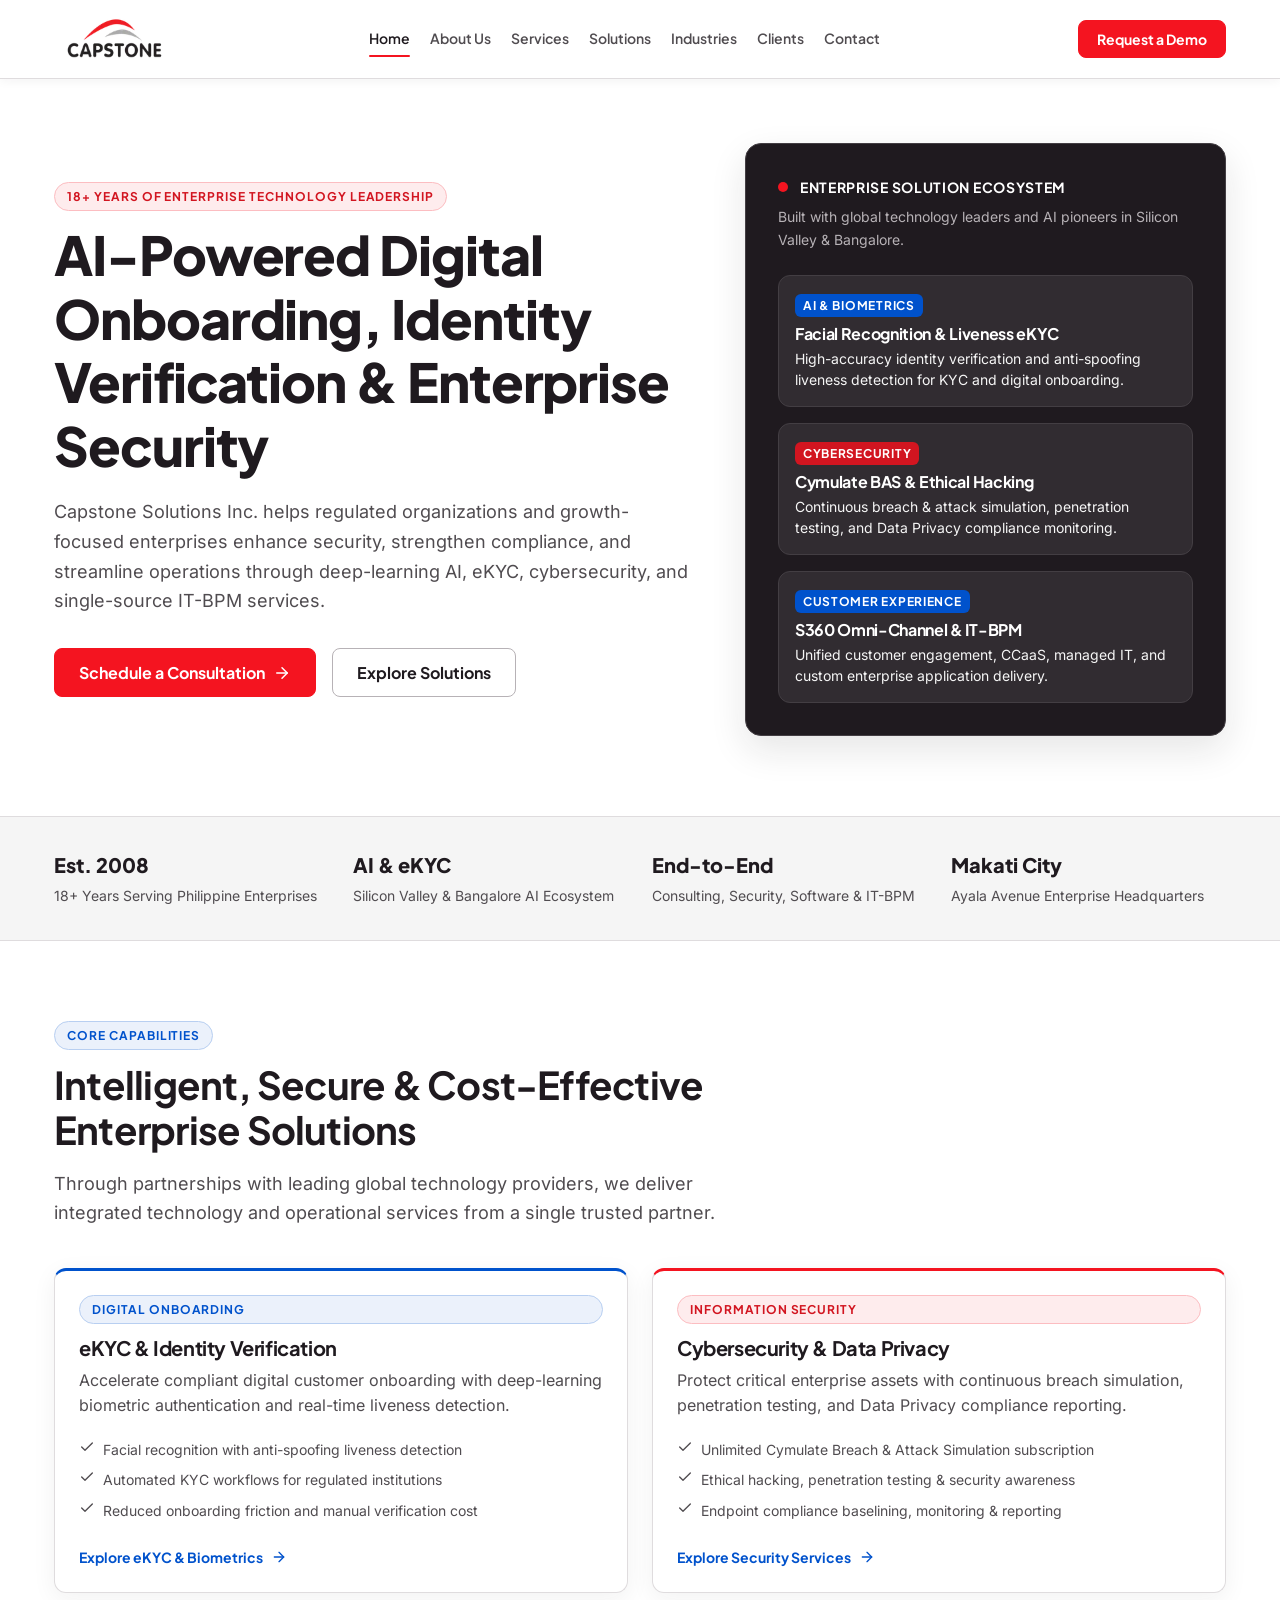
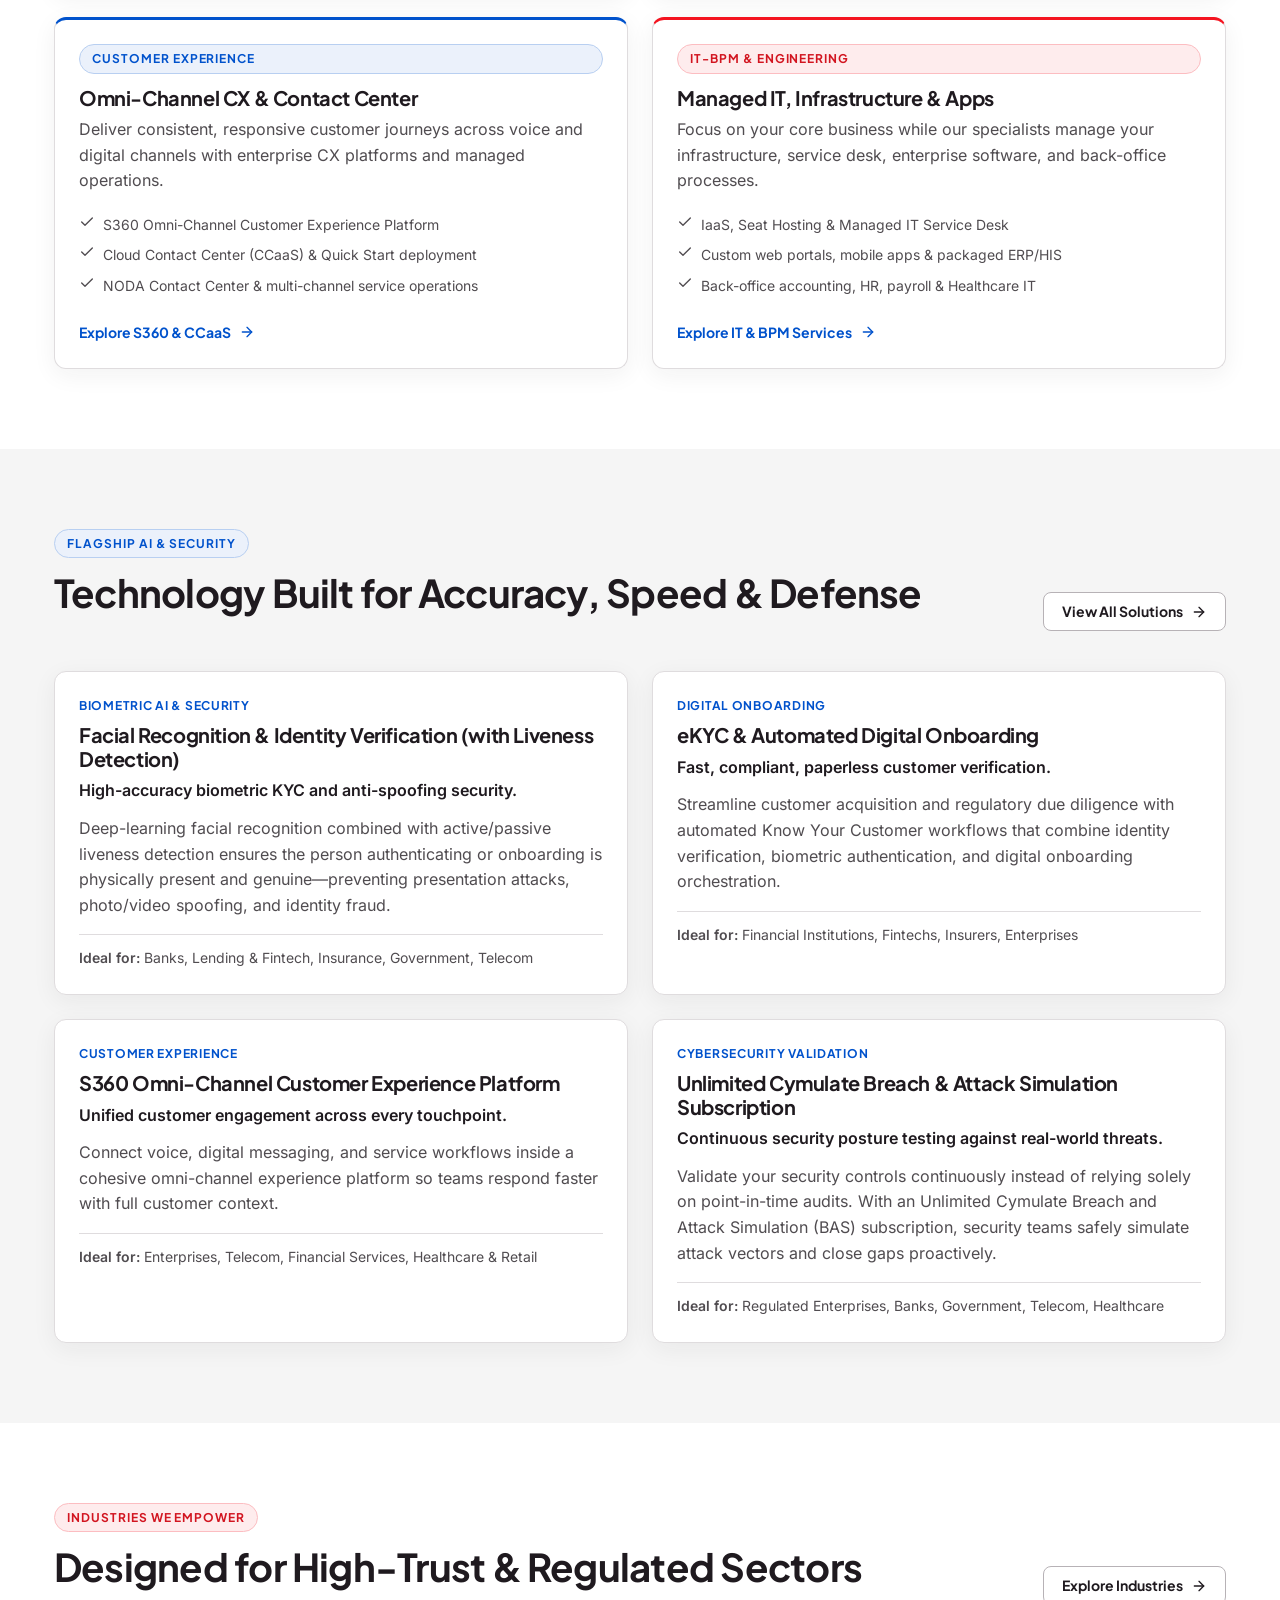
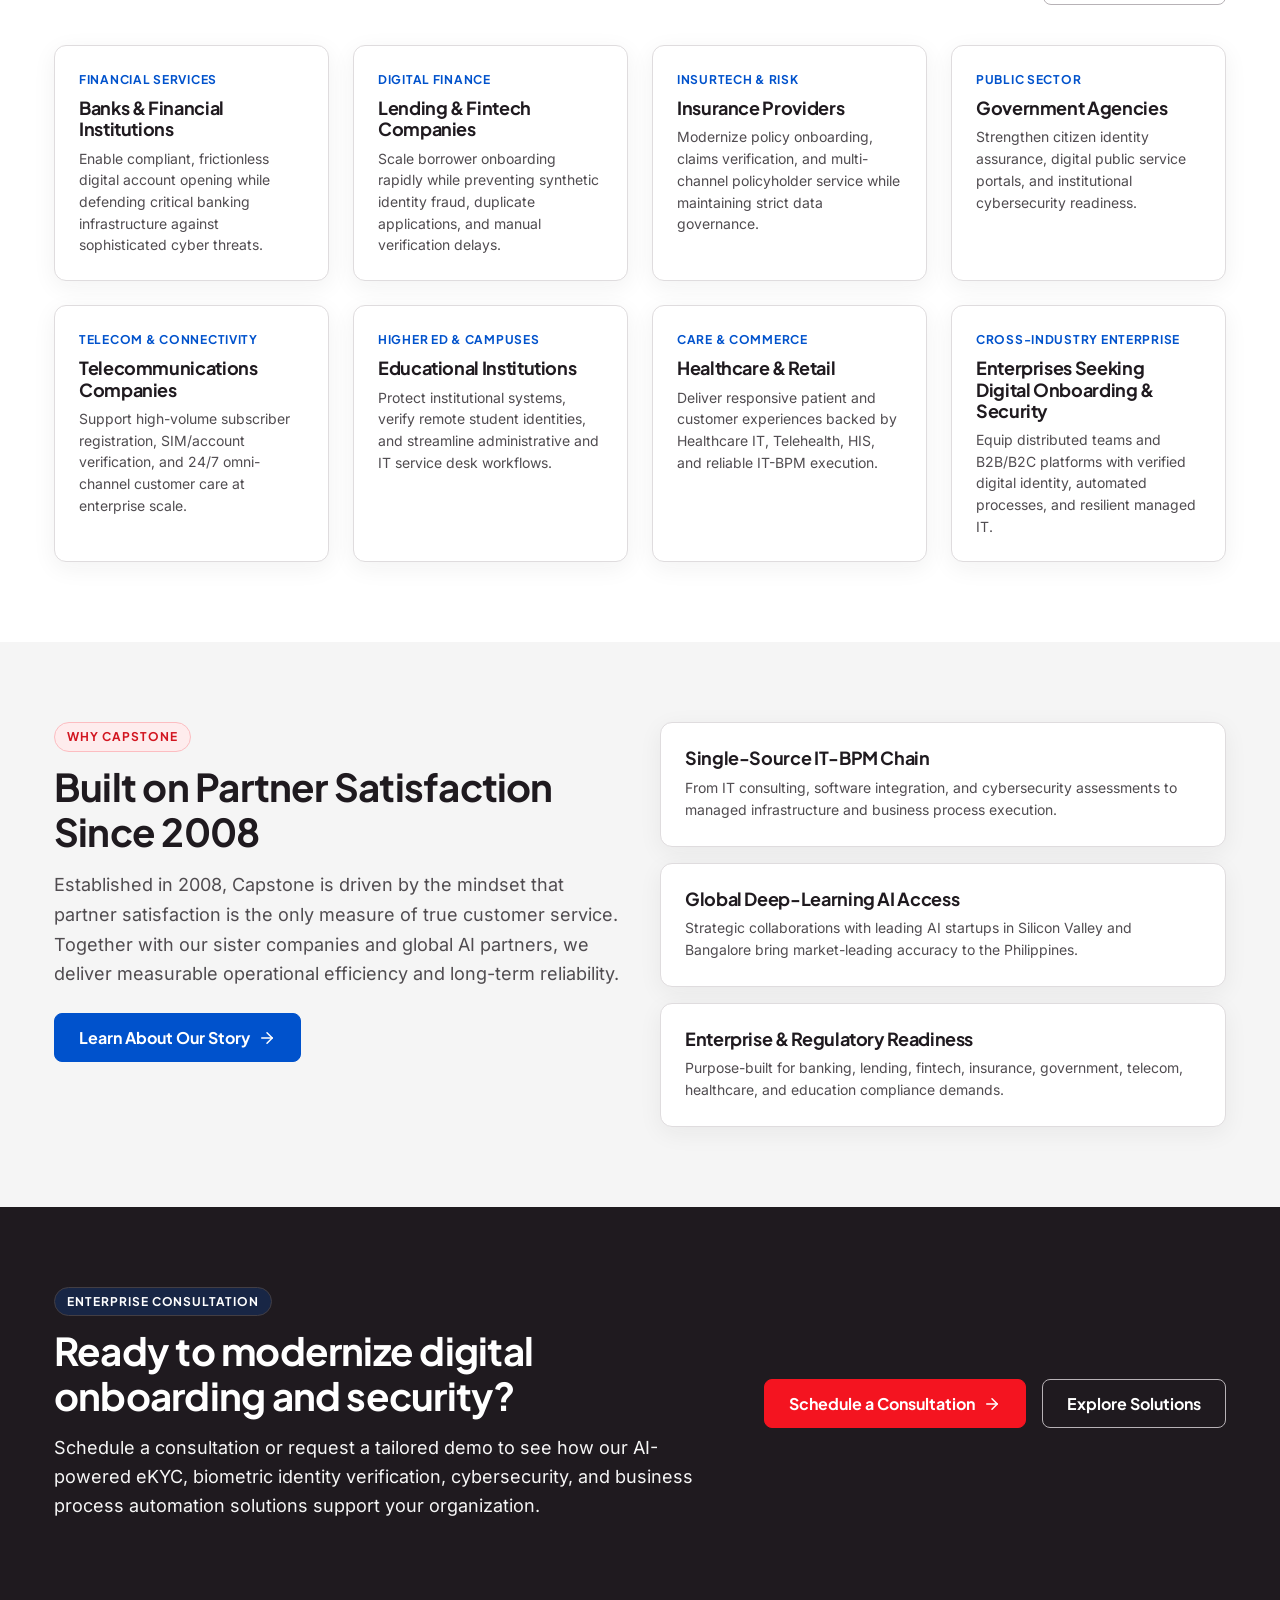
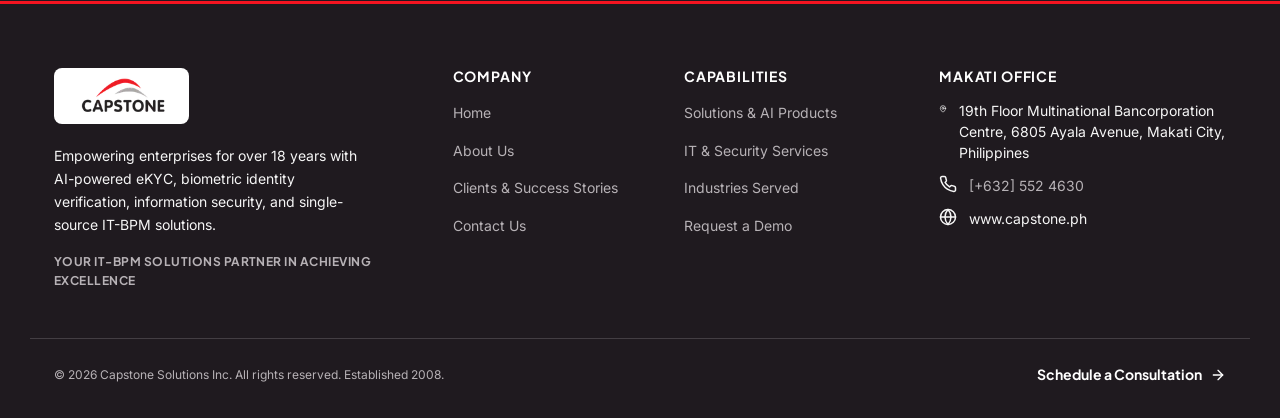
==== index.html @ 907134a8 "Deploy capstone.ph (2026-11-14 07:34:49 UTC)" ====
<!DOCTYPE html><html lang="en" data-astro-cid-37fxchfa> <head><meta charset="UTF-8"><meta name="viewport" content="width=device-width, initial-scale=1"><title>Home | Capstone Solutions Inc.</title><meta name="description" content="Capstone Solutions Inc. empowers enterprises with AI-powered eKYC, digital onboarding, biometric identity verification, cybersecurity, and IT-BPM services."><link rel="canonical" href="https://capstone.ph/"><link rel="icon" type="image/svg+xml" href="/favicon.svg"><meta property="og:type" content="website"><meta property="og:site_name" content="Capstone Solutions Inc."><meta property="og:title" content="Home | Capstone Solutions Inc."><meta property="og:description" content="Capstone Solutions Inc. empowers enterprises with AI-powered eKYC, digital onboarding, biometric identity verification, cybersecurity, and IT-BPM services."><meta property="og:url" content="https://capstone.ph/"><meta name="twitter:card" content="summary"><meta name="twitter:title" content="Home | Capstone Solutions Inc."><meta name="twitter:description" content="Capstone Solutions Inc. empowers enterprises with AI-powered eKYC, digital onboarding, biometric identity verification, cybersecurity, and IT-BPM services."><link rel="stylesheet" href="/_astro/about.B1NL65CS.css">
<style>.cta-banner__inner[data-astro-cid-3dyr47cn]{display:flex;flex-direction:column;gap:var(--space-8);align-items:flex-start;justify-content:space-between}@media(min-width:960px){.cta-banner__inner[data-astro-cid-3dyr47cn]{flex-direction:row;align-items:center}}.cta-banner__copy[data-astro-cid-3dyr47cn]{max-width:40rem}.cta-banner__desc[data-astro-cid-3dyr47cn]{font-size:var(--text-lg);line-height:1.6}.cta-banner__actions[data-astro-cid-3dyr47cn]{display:flex;flex-wrap:wrap;gap:var(--space-4);flex-shrink:0}
</style>
<link rel="stylesheet" href="/_astro/index.B2wF_HQ_.css"></head> <body data-astro-cid-37fxchfa> <a href="#main-content" class="skip-link" data-astro-cid-37fxchfa>Skip to main content</a> <header class="site-header" data-astro-cid-3ef6ksr2> <div class="container site-header__inner" data-astro-cid-3ef6ksr2> <a href="/" class="site-header__brand" aria-label="Capstone Solutions Inc." data-astro-cid-3ef6ksr2> <img src="/_astro/capstone-logo.mWWDbuo2_Z1R6G24.webp" alt="Capstone Solutions Inc." loading="eager" data-astro-cid-3ef6ksr2="true" decoding="async" fetchpriority="auto" width="176" height="69" class="site-header__logo"> </a> <nav class="site-nav" aria-label="Primary navigation" data-astro-cid-3ef6ksr2> <ul class="site-nav__list" data-astro-cid-3ef6ksr2> <li data-astro-cid-3ef6ksr2> <a href="/" class="site-nav__link is-active" aria-current="page" data-astro-cid-3ef6ksr2> Home </a> </li><li data-astro-cid-3ef6ksr2> <a href="/about" class="site-nav__link" data-astro-cid-3ef6ksr2> About Us </a> </li><li data-astro-cid-3ef6ksr2> <a href="/services" class="site-nav__link" data-astro-cid-3ef6ksr2> Services </a> </li><li data-astro-cid-3ef6ksr2> <a href="/solutions" class="site-nav__link" data-astro-cid-3ef6ksr2> Solutions </a> </li><li data-astro-cid-3ef6ksr2> <a href="/industries" class="site-nav__link" data-astro-cid-3ef6ksr2> Industries </a> </li><li data-astro-cid-3ef6ksr2> <a href="/clients" class="site-nav__link" data-astro-cid-3ef6ksr2> Clients </a> </li><li data-astro-cid-3ef6ksr2> <a href="/contact" class="site-nav__link" data-astro-cid-3ef6ksr2> Contact </a> </li> </ul> </nav> <div class="site-header__actions" data-astro-cid-3ef6ksr2> <a href="/contact" class="btn btn--primary btn--sm" data-astro-cid-3ef6ksr2> Request a Demo </a> <button type="button" class="mobile-toggle" aria-label="Open navigation menu" aria-expanded="false" aria-controls="mobile-nav-drawer" data-mobile-toggle data-astro-cid-3ef6ksr2> <svg width="24" height="24" viewBox="0 0 24 24" fill="none" stroke="currentColor" stroke-width="2" stroke-linecap="round" stroke-linejoin="round" class aria-hidden="true">            <path d="M4 6h16"></path> <path d="M4 12h16"></path> <path d="M4 18h16"></path>   </svg> </button> </div> </div> <div id="mobile-nav-drawer" class="mobile-drawer" hidden data-mobile-drawer data-astro-cid-3ef6ksr2> <div class="container mobile-drawer__inner" data-astro-cid-3ef6ksr2> <nav aria-label="Mobile navigation" data-astro-cid-3ef6ksr2> <ul class="mobile-drawer__list" data-astro-cid-3ef6ksr2> <li data-astro-cid-3ef6ksr2> <a href="/" class="mobile-drawer__link is-active" aria-current="page" data-astro-cid-3ef6ksr2> Home </a> </li><li data-astro-cid-3ef6ksr2> <a href="/about" class="mobile-drawer__link" data-astro-cid-3ef6ksr2> About Us </a> </li><li data-astro-cid-3ef6ksr2> <a href="/services" class="mobile-drawer__link" data-astro-cid-3ef6ksr2> Services </a> </li><li data-astro-cid-3ef6ksr2> <a href="/solutions" class="mobile-drawer__link" data-astro-cid-3ef6ksr2> Solutions </a> </li><li data-astro-cid-3ef6ksr2> <a href="/industries" class="mobile-drawer__link" data-astro-cid-3ef6ksr2> Industries </a> </li><li data-astro-cid-3ef6ksr2> <a href="/clients" class="mobile-drawer__link" data-astro-cid-3ef6ksr2> Clients </a> </li><li data-astro-cid-3ef6ksr2> <a href="/contact" class="mobile-drawer__link" data-astro-cid-3ef6ksr2> Contact </a> </li> </ul> </nav> <div class="mobile-drawer__cta" data-astro-cid-3ef6ksr2> <a href="/contact" class="btn btn--primary" data-astro-cid-3ef6ksr2> Schedule a Consultation </a> </div> </div> </div> </header> <script type="module">const e=document.querySelector("[data-mobile-toggle]"),t=document.querySelector("[data-mobile-drawer]");if(e instanceof HTMLButtonElement&&t instanceof HTMLElement){const a=()=>{t.hidden=!0,e.setAttribute("aria-expanded","false"),e.setAttribute("aria-label","Open navigation menu")};e.addEventListener("click",()=>{e.getAttribute("aria-expanded")==="true"?a():(t.hidden=!1,e.setAttribute("aria-expanded","true"),e.setAttribute("aria-label","Close navigation menu"))}),document.addEventListener("keydown",n=>{n.key==="Escape"&&e.getAttribute("aria-expanded")==="true"&&(a(),e.focus())})}</script>  <main id="main-content" data-astro-cid-37fxchfa>  <section class="hero" data-astro-cid-j7pv25f6> <div class="container hero__grid" data-astro-cid-j7pv25f6> <div class="hero__content" data-astro-cid-j7pv25f6> <span class="eyebrow eyebrow--brand" data-astro-cid-j7pv25f6>18+ Years of Enterprise Technology Leadership</span> <h1 class="hero__title" data-astro-cid-j7pv25f6>AI-Powered Digital Onboarding, Identity Verification &amp; Enterprise Security</h1> <p class="hero__subtitle" data-astro-cid-j7pv25f6>Capstone Solutions Inc. helps regulated organizations and growth-focused enterprises enhance security, strengthen compliance, and streamline operations through deep-learning AI, eKYC, cybersecurity, and single-source IT-BPM services.</p> <div class="hero__actions" data-astro-cid-j7pv25f6> <a href="/contact" class="btn btn--primary" data-astro-cid-j7pv25f6> Schedule a Consultation <svg width="18" height="18" viewBox="0 0 24 24" fill="none" stroke="currentColor" stroke-width="2" stroke-linecap="round" stroke-linejoin="round" class aria-hidden="true">       <path d="M5 12h14"></path> <path d="m12 5 7 7-7 7"></path>        </svg> </a> <a href="/solutions" class="btn btn--secondary" data-astro-cid-j7pv25f6> Explore Solutions </a> </div> </div> <aside class="hero-panel section--dark" aria-label="Enterprise Solution Ecosystem" data-astro-cid-j7pv25f6> <div class="hero-panel__header" data-astro-cid-j7pv25f6> <span class="hero-panel__dot" aria-hidden="true" data-astro-cid-j7pv25f6></span> <span class="hero-panel__kicker" data-astro-cid-j7pv25f6>Enterprise Solution Ecosystem</span> </div> <p class="hero-panel__sub" data-astro-cid-j7pv25f6>Built with global technology leaders and AI pioneers in Silicon Valley &amp; Bangalore.</p> <div class="hero-panel__list" data-astro-cid-j7pv25f6> <div class="hero-panel__item" data-astro-cid-j7pv25f6> <span class="hero-panel__badge hero-panel__badge--tech" data-astro-cid-j7pv25f6> AI &amp; Biometrics </span> <h2 class="hero-panel__item-title" data-astro-cid-j7pv25f6>Facial Recognition &amp; Liveness eKYC</h2> <p class="hero-panel__item-desc" data-astro-cid-j7pv25f6>High-accuracy identity verification and anti-spoofing liveness detection for KYC and digital onboarding.</p> </div><div class="hero-panel__item" data-astro-cid-j7pv25f6> <span class="hero-panel__badge hero-panel__badge--brand" data-astro-cid-j7pv25f6> Cybersecurity </span> <h2 class="hero-panel__item-title" data-astro-cid-j7pv25f6>Cymulate BAS &amp; Ethical Hacking</h2> <p class="hero-panel__item-desc" data-astro-cid-j7pv25f6>Continuous breach &amp; attack simulation, penetration testing, and Data Privacy compliance monitoring.</p> </div><div class="hero-panel__item" data-astro-cid-j7pv25f6> <span class="hero-panel__badge hero-panel__badge--tech" data-astro-cid-j7pv25f6> Customer Experience </span> <h2 class="hero-panel__item-title" data-astro-cid-j7pv25f6>S360 Omni-Channel &amp; IT-BPM</h2> <p class="hero-panel__item-desc" data-astro-cid-j7pv25f6>Unified customer engagement, CCaaS, managed IT, and custom enterprise application delivery.</p> </div> </div> </aside> </div> </section> <section class="trust-strip section--alt" aria-label="Company trust highlights" data-astro-cid-j7pv25f6> <div class="container trust-strip__grid" data-astro-cid-j7pv25f6> <div class="trust-strip__item" data-astro-cid-j7pv25f6> <p class="trust-strip__value" data-astro-cid-j7pv25f6>Est. 2008</p> <p class="trust-strip__label" data-astro-cid-j7pv25f6>18+ Years Serving Philippine Enterprises</p> </div><div class="trust-strip__item" data-astro-cid-j7pv25f6> <p class="trust-strip__value" data-astro-cid-j7pv25f6>AI &amp; eKYC</p> <p class="trust-strip__label" data-astro-cid-j7pv25f6>Silicon Valley &amp; Bangalore AI Ecosystem</p> </div><div class="trust-strip__item" data-astro-cid-j7pv25f6> <p class="trust-strip__value" data-astro-cid-j7pv25f6>End-to-End</p> <p class="trust-strip__label" data-astro-cid-j7pv25f6>Consulting, Security, Software &amp; IT-BPM</p> </div><div class="trust-strip__item" data-astro-cid-j7pv25f6> <p class="trust-strip__value" data-astro-cid-j7pv25f6>Makati City</p> <p class="trust-strip__label" data-astro-cid-j7pv25f6>Ayala Avenue Enterprise Headquarters</p> </div> </div> </section> <section class="section" data-astro-cid-j7pv25f6> <div class="container" data-astro-cid-j7pv25f6> <div class="section-header" data-astro-cid-j7pv25f6> <span class="eyebrow eyebrow--tech" data-astro-cid-j7pv25f6>Core Capabilities</span> <h2 class="section-title" data-astro-cid-j7pv25f6>Intelligent, Secure &amp; Cost-Effective Enterprise Solutions</h2> <p class="section-subtitle" data-astro-cid-j7pv25f6>Through partnerships with leading global technology providers, we deliver integrated technology and operational services from a single trusted partner.</p> </div> <div class="grid grid--2" data-astro-cid-j7pv25f6> <article class="card pillar-card card--accent-tech" data-astro-cid-j7pv25f6> <span class="eyebrow eyebrow--tech" data-astro-cid-j7pv25f6> Digital Onboarding </span> <h3 class="pillar-card__title" data-astro-cid-j7pv25f6>eKYC &amp; Identity Verification</h3> <p class="pillar-card__desc" data-astro-cid-j7pv25f6>Accelerate compliant digital customer onboarding with deep-learning biometric authentication and real-time liveness detection.</p> <ul class="pillar-card__points" data-astro-cid-j7pv25f6> <li class="pillar-card__point" data-astro-cid-j7pv25f6> <svg width="16" height="16" viewBox="0 0 24 24" fill="none" stroke="currentColor" stroke-width="2" stroke-linecap="round" stroke-linejoin="round" class="pillar-card__check" aria-hidden="true">     <path d="M20 6 9 17l-5-5"></path>        </svg> <span data-astro-cid-j7pv25f6>Facial recognition with anti-spoofing liveness detection</span> </li><li class="pillar-card__point" data-astro-cid-j7pv25f6> <svg width="16" height="16" viewBox="0 0 24 24" fill="none" stroke="currentColor" stroke-width="2" stroke-linecap="round" stroke-linejoin="round" class="pillar-card__check" aria-hidden="true">     <path d="M20 6 9 17l-5-5"></path>        </svg> <span data-astro-cid-j7pv25f6>Automated KYC workflows for regulated institutions</span> </li><li class="pillar-card__point" data-astro-cid-j7pv25f6> <svg width="16" height="16" viewBox="0 0 24 24" fill="none" stroke="currentColor" stroke-width="2" stroke-linecap="round" stroke-linejoin="round" class="pillar-card__check" aria-hidden="true">     <path d="M20 6 9 17l-5-5"></path>        </svg> <span data-astro-cid-j7pv25f6>Reduced onboarding friction and manual verification cost</span> </li> </ul> <a href="/solutions#flagship-solutions" class="pillar-card__link" data-astro-cid-j7pv25f6> Explore eKYC &amp; Biometrics <svg width="16" height="16" viewBox="0 0 24 24" fill="none" stroke="currentColor" stroke-width="2" stroke-linecap="round" stroke-linejoin="round" class aria-hidden="true">       <path d="M5 12h14"></path> <path d="m12 5 7 7-7 7"></path>        </svg> </a> </article><article class="card pillar-card card--accent-brand" data-astro-cid-j7pv25f6> <span class="eyebrow eyebrow--brand" data-astro-cid-j7pv25f6> Information Security </span> <h3 class="pillar-card__title" data-astro-cid-j7pv25f6>Cybersecurity &amp; Data Privacy</h3> <p class="pillar-card__desc" data-astro-cid-j7pv25f6>Protect critical enterprise assets with continuous breach simulation, penetration testing, and Data Privacy compliance reporting.</p> <ul class="pillar-card__points" data-astro-cid-j7pv25f6> <li class="pillar-card__point" data-astro-cid-j7pv25f6> <svg width="16" height="16" viewBox="0 0 24 24" fill="none" stroke="currentColor" stroke-width="2" stroke-linecap="round" stroke-linejoin="round" class="pillar-card__check" aria-hidden="true">     <path d="M20 6 9 17l-5-5"></path>        </svg> <span data-astro-cid-j7pv25f6>Unlimited Cymulate Breach &amp; Attack Simulation subscription</span> </li><li class="pillar-card__point" data-astro-cid-j7pv25f6> <svg width="16" height="16" viewBox="0 0 24 24" fill="none" stroke="currentColor" stroke-width="2" stroke-linecap="round" stroke-linejoin="round" class="pillar-card__check" aria-hidden="true">     <path d="M20 6 9 17l-5-5"></path>        </svg> <span data-astro-cid-j7pv25f6>Ethical hacking, penetration testing &amp; security awareness</span> </li><li class="pillar-card__point" data-astro-cid-j7pv25f6> <svg width="16" height="16" viewBox="0 0 24 24" fill="none" stroke="currentColor" stroke-width="2" stroke-linecap="round" stroke-linejoin="round" class="pillar-card__check" aria-hidden="true">     <path d="M20 6 9 17l-5-5"></path>        </svg> <span data-astro-cid-j7pv25f6>Endpoint compliance baselining, monitoring &amp; reporting</span> </li> </ul> <a href="/services#security-compliance" class="pillar-card__link" data-astro-cid-j7pv25f6> Explore Security Services <svg width="16" height="16" viewBox="0 0 24 24" fill="none" stroke="currentColor" stroke-width="2" stroke-linecap="round" stroke-linejoin="round" class aria-hidden="true">       <path d="M5 12h14"></path> <path d="m12 5 7 7-7 7"></path>        </svg> </a> </article><article class="card pillar-card card--accent-tech" data-astro-cid-j7pv25f6> <span class="eyebrow eyebrow--tech" data-astro-cid-j7pv25f6> Customer Experience </span> <h3 class="pillar-card__title" data-astro-cid-j7pv25f6>Omni-Channel CX &amp; Contact Center</h3> <p class="pillar-card__desc" data-astro-cid-j7pv25f6>Deliver consistent, responsive customer journeys across voice and digital channels with enterprise CX platforms and managed operations.</p> <ul class="pillar-card__points" data-astro-cid-j7pv25f6> <li class="pillar-card__point" data-astro-cid-j7pv25f6> <svg width="16" height="16" viewBox="0 0 24 24" fill="none" stroke="currentColor" stroke-width="2" stroke-linecap="round" stroke-linejoin="round" class="pillar-card__check" aria-hidden="true">     <path d="M20 6 9 17l-5-5"></path>        </svg> <span data-astro-cid-j7pv25f6>S360 Omni-Channel Customer Experience Platform</span> </li><li class="pillar-card__point" data-astro-cid-j7pv25f6> <svg width="16" height="16" viewBox="0 0 24 24" fill="none" stroke="currentColor" stroke-width="2" stroke-linecap="round" stroke-linejoin="round" class="pillar-card__check" aria-hidden="true">     <path d="M20 6 9 17l-5-5"></path>        </svg> <span data-astro-cid-j7pv25f6>Cloud Contact Center (CCaaS) &amp; Quick Start deployment</span> </li><li class="pillar-card__point" data-astro-cid-j7pv25f6> <svg width="16" height="16" viewBox="0 0 24 24" fill="none" stroke="currentColor" stroke-width="2" stroke-linecap="round" stroke-linejoin="round" class="pillar-card__check" aria-hidden="true">     <path d="M20 6 9 17l-5-5"></path>        </svg> <span data-astro-cid-j7pv25f6>NODA Contact Center &amp; multi-channel service operations</span> </li> </ul> <a href="/solutions#flagship-solutions" class="pillar-card__link" data-astro-cid-j7pv25f6> Explore S360 &amp; CCaaS <svg width="16" height="16" viewBox="0 0 24 24" fill="none" stroke="currentColor" stroke-width="2" stroke-linecap="round" stroke-linejoin="round" class aria-hidden="true">       <path d="M5 12h14"></path> <path d="m12 5 7 7-7 7"></path>        </svg> </a> </article><article class="card pillar-card card--accent-brand" data-astro-cid-j7pv25f6> <span class="eyebrow eyebrow--brand" data-astro-cid-j7pv25f6> IT-BPM &amp; Engineering </span> <h3 class="pillar-card__title" data-astro-cid-j7pv25f6>Managed IT, Infrastructure &amp; Apps</h3> <p class="pillar-card__desc" data-astro-cid-j7pv25f6>Focus on your core business while our specialists manage your infrastructure, service desk, enterprise software, and back-office processes.</p> <ul class="pillar-card__points" data-astro-cid-j7pv25f6> <li class="pillar-card__point" data-astro-cid-j7pv25f6> <svg width="16" height="16" viewBox="0 0 24 24" fill="none" stroke="currentColor" stroke-width="2" stroke-linecap="round" stroke-linejoin="round" class="pillar-card__check" aria-hidden="true">     <path d="M20 6 9 17l-5-5"></path>        </svg> <span data-astro-cid-j7pv25f6>IaaS, Seat Hosting &amp; Managed IT Service Desk</span> </li><li class="pillar-card__point" data-astro-cid-j7pv25f6> <svg width="16" height="16" viewBox="0 0 24 24" fill="none" stroke="currentColor" stroke-width="2" stroke-linecap="round" stroke-linejoin="round" class="pillar-card__check" aria-hidden="true">     <path d="M20 6 9 17l-5-5"></path>        </svg> <span data-astro-cid-j7pv25f6>Custom web portals, mobile apps &amp; packaged ERP/HIS</span> </li><li class="pillar-card__point" data-astro-cid-j7pv25f6> <svg width="16" height="16" viewBox="0 0 24 24" fill="none" stroke="currentColor" stroke-width="2" stroke-linecap="round" stroke-linejoin="round" class="pillar-card__check" aria-hidden="true">     <path d="M20 6 9 17l-5-5"></path>        </svg> <span data-astro-cid-j7pv25f6>Back-office accounting, HR, payroll &amp; Healthcare IT</span> </li> </ul> <a href="/services#it-bpm" class="pillar-card__link" data-astro-cid-j7pv25f6> Explore IT &amp; BPM Services <svg width="16" height="16" viewBox="0 0 24 24" fill="none" stroke="currentColor" stroke-width="2" stroke-linecap="round" stroke-linejoin="round" class aria-hidden="true">       <path d="M5 12h14"></path> <path d="m12 5 7 7-7 7"></path>        </svg> </a> </article> </div> </div> </section> <section class="section section--alt" data-astro-cid-j7pv25f6> <div class="container" data-astro-cid-j7pv25f6> <div class="section-split-head" data-astro-cid-j7pv25f6> <div data-astro-cid-j7pv25f6> <span class="eyebrow eyebrow--tech" data-astro-cid-j7pv25f6>Flagship AI & Security</span> <h2 class="section-title" data-astro-cid-j7pv25f6>Technology Built for Accuracy, Speed & Defense</h2> </div> <a href="/solutions" class="btn btn--secondary btn--sm" data-astro-cid-j7pv25f6>
View All Solutions
<svg width="16" height="16" viewBox="0 0 24 24" fill="none" stroke="currentColor" stroke-width="2" stroke-linecap="round" stroke-linejoin="round" class aria-hidden="true">       <path d="M5 12h14"></path> <path d="m12 5 7 7-7 7"></path>        </svg> </a> </div> <div class="grid grid--2" data-astro-cid-j7pv25f6> <article class="card solution-preview" data-astro-cid-j7pv25f6> <p class="solution-preview__cat" data-astro-cid-j7pv25f6>Biometric AI &amp; Security</p> <h3 class="solution-preview__title" data-astro-cid-j7pv25f6>Facial Recognition &amp; Identity Verification (with Liveness Detection)</h3> <p class="solution-preview__tagline" data-astro-cid-j7pv25f6>High-accuracy biometric KYC and anti-spoofing security.</p> <p class="solution-preview__desc" data-astro-cid-j7pv25f6>Deep-learning facial recognition combined with active/passive liveness detection ensures the person authenticating or onboarding is physically present and genuine—preventing presentation attacks, photo/video spoofing, and identity fraud.</p> <p class="solution-preview__fit" data-astro-cid-j7pv25f6> <strong data-astro-cid-j7pv25f6>Ideal for:</strong> Banks, Lending &amp; Fintech, Insurance, Government, Telecom </p> </article><article class="card solution-preview" data-astro-cid-j7pv25f6> <p class="solution-preview__cat" data-astro-cid-j7pv25f6>Digital Onboarding</p> <h3 class="solution-preview__title" data-astro-cid-j7pv25f6>eKYC &amp; Automated Digital Onboarding</h3> <p class="solution-preview__tagline" data-astro-cid-j7pv25f6>Fast, compliant, paperless customer verification.</p> <p class="solution-preview__desc" data-astro-cid-j7pv25f6>Streamline customer acquisition and regulatory due diligence with automated Know Your Customer workflows that combine identity verification, biometric authentication, and digital onboarding orchestration.</p> <p class="solution-preview__fit" data-astro-cid-j7pv25f6> <strong data-astro-cid-j7pv25f6>Ideal for:</strong> Financial Institutions, Fintechs, Insurers, Enterprises </p> </article><article class="card solution-preview" data-astro-cid-j7pv25f6> <p class="solution-preview__cat" data-astro-cid-j7pv25f6>Customer Experience</p> <h3 class="solution-preview__title" data-astro-cid-j7pv25f6>S360 Omni-Channel Customer Experience Platform</h3> <p class="solution-preview__tagline" data-astro-cid-j7pv25f6>Unified customer engagement across every touchpoint.</p> <p class="solution-preview__desc" data-astro-cid-j7pv25f6>Connect voice, digital messaging, and service workflows inside a cohesive omni-channel experience platform so teams respond faster with full customer context.</p> <p class="solution-preview__fit" data-astro-cid-j7pv25f6> <strong data-astro-cid-j7pv25f6>Ideal for:</strong> Enterprises, Telecom, Financial Services, Healthcare &amp; Retail </p> </article><article class="card solution-preview" data-astro-cid-j7pv25f6> <p class="solution-preview__cat" data-astro-cid-j7pv25f6>Cybersecurity Validation</p> <h3 class="solution-preview__title" data-astro-cid-j7pv25f6>Unlimited Cymulate Breach &amp; Attack Simulation Subscription</h3> <p class="solution-preview__tagline" data-astro-cid-j7pv25f6>Continuous security posture testing against real-world threats.</p> <p class="solution-preview__desc" data-astro-cid-j7pv25f6>Validate your security controls continuously instead of relying solely on point-in-time audits. With an Unlimited Cymulate Breach and Attack Simulation (BAS) subscription, security teams safely simulate attack vectors and close gaps proactively.</p> <p class="solution-preview__fit" data-astro-cid-j7pv25f6> <strong data-astro-cid-j7pv25f6>Ideal for:</strong> Regulated Enterprises, Banks, Government, Telecom, Healthcare </p> </article> </div> </div> </section> <section class="section" data-astro-cid-j7pv25f6> <div class="container" data-astro-cid-j7pv25f6> <div class="section-split-head" data-astro-cid-j7pv25f6> <div data-astro-cid-j7pv25f6> <span class="eyebrow eyebrow--brand" data-astro-cid-j7pv25f6>Industries We Empower</span> <h2 class="section-title" data-astro-cid-j7pv25f6>Designed for High-Trust & Regulated Sectors</h2> </div> <a href="/industries" class="btn btn--secondary btn--sm" data-astro-cid-j7pv25f6>
Explore Industries
<svg width="16" height="16" viewBox="0 0 24 24" fill="none" stroke="currentColor" stroke-width="2" stroke-linecap="round" stroke-linejoin="round" class aria-hidden="true">       <path d="M5 12h14"></path> <path d="m12 5 7 7-7 7"></path>        </svg> </a> </div> <div class="grid grid--4" data-astro-cid-j7pv25f6> <a href="/industries#banking-financial" class="card industry-tile" data-astro-cid-j7pv25f6> <span class="industry-tile__eyebrow" data-astro-cid-j7pv25f6>Financial Services</span> <h3 class="industry-tile__title" data-astro-cid-j7pv25f6>Banks &amp; Financial Institutions</h3> <p class="industry-tile__desc" data-astro-cid-j7pv25f6>Enable compliant, frictionless digital account opening while defending critical banking infrastructure against sophisticated cyber threats.</p> </a><a href="/industries#lending-fintech" class="card industry-tile" data-astro-cid-j7pv25f6> <span class="industry-tile__eyebrow" data-astro-cid-j7pv25f6>Digital Finance</span> <h3 class="industry-tile__title" data-astro-cid-j7pv25f6>Lending &amp; Fintech Companies</h3> <p class="industry-tile__desc" data-astro-cid-j7pv25f6>Scale borrower onboarding rapidly while preventing synthetic identity fraud, duplicate applications, and manual verification delays.</p> </a><a href="/industries#insurance" class="card industry-tile" data-astro-cid-j7pv25f6> <span class="industry-tile__eyebrow" data-astro-cid-j7pv25f6>InsurTech &amp; Risk</span> <h3 class="industry-tile__title" data-astro-cid-j7pv25f6>Insurance Providers</h3> <p class="industry-tile__desc" data-astro-cid-j7pv25f6>Modernize policy onboarding, claims verification, and multi-channel policyholder service while maintaining strict data governance.</p> </a><a href="/industries#government" class="card industry-tile" data-astro-cid-j7pv25f6> <span class="industry-tile__eyebrow" data-astro-cid-j7pv25f6>Public Sector</span> <h3 class="industry-tile__title" data-astro-cid-j7pv25f6>Government Agencies</h3> <p class="industry-tile__desc" data-astro-cid-j7pv25f6>Strengthen citizen identity assurance, digital public service portals, and institutional cybersecurity readiness.</p> </a><a href="/industries#telecommunications" class="card industry-tile" data-astro-cid-j7pv25f6> <span class="industry-tile__eyebrow" data-astro-cid-j7pv25f6>Telecom &amp; Connectivity</span> <h3 class="industry-tile__title" data-astro-cid-j7pv25f6>Telecommunications Companies</h3> <p class="industry-tile__desc" data-astro-cid-j7pv25f6>Support high-volume subscriber registration, SIM/account verification, and 24/7 omni-channel customer care at enterprise scale.</p> </a><a href="/industries#education" class="card industry-tile" data-astro-cid-j7pv25f6> <span class="industry-tile__eyebrow" data-astro-cid-j7pv25f6>Higher Ed &amp; Campuses</span> <h3 class="industry-tile__title" data-astro-cid-j7pv25f6>Educational Institutions</h3> <p class="industry-tile__desc" data-astro-cid-j7pv25f6>Protect institutional systems, verify remote student identities, and streamline administrative and IT service desk workflows.</p> </a><a href="/industries#healthcare-retail" class="card industry-tile" data-astro-cid-j7pv25f6> <span class="industry-tile__eyebrow" data-astro-cid-j7pv25f6>Care &amp; Commerce</span> <h3 class="industry-tile__title" data-astro-cid-j7pv25f6>Healthcare &amp; Retail</h3> <p class="industry-tile__desc" data-astro-cid-j7pv25f6>Deliver responsive patient and customer experiences backed by Healthcare IT, Telehealth, HIS, and reliable IT-BPM execution.</p> </a><a href="/industries#enterprise" class="card industry-tile" data-astro-cid-j7pv25f6> <span class="industry-tile__eyebrow" data-astro-cid-j7pv25f6>Cross-Industry Enterprise</span> <h3 class="industry-tile__title" data-astro-cid-j7pv25f6>Enterprises Seeking Digital Onboarding &amp; Security</h3> <p class="industry-tile__desc" data-astro-cid-j7pv25f6>Equip distributed teams and B2B/B2C platforms with verified digital identity, automated processes, and resilient managed IT.</p> </a> </div> </div> </section> <section class="section section--alt" data-astro-cid-j7pv25f6> <div class="container why-grid" data-astro-cid-j7pv25f6> <div class="why-grid__intro" data-astro-cid-j7pv25f6> <span class="eyebrow eyebrow--brand" data-astro-cid-j7pv25f6>Why Capstone</span> <h2 class="section-title" data-astro-cid-j7pv25f6>Built on Partner Satisfaction Since 2008</h2> <p class="section-subtitle" data-astro-cid-j7pv25f6>Established in 2008, Capstone is driven by the mindset that partner satisfaction is the only measure of true customer service. Together with our sister companies and global AI partners, we deliver measurable operational efficiency and long-term reliability.</p> <div class="why-grid__action" data-astro-cid-j7pv25f6> <a href="/about" class="btn btn--tech" data-astro-cid-j7pv25f6> Learn About Our Story <svg width="18" height="18" viewBox="0 0 24 24" fill="none" stroke="currentColor" stroke-width="2" stroke-linecap="round" stroke-linejoin="round" class aria-hidden="true">       <path d="M5 12h14"></path> <path d="m12 5 7 7-7 7"></path>        </svg> </a> </div> </div> <div class="why-grid__cards" data-astro-cid-j7pv25f6> <article class="card" data-astro-cid-j7pv25f6> <h3 class="why-card__title" data-astro-cid-j7pv25f6>Single-Source IT-BPM Chain</h3> <p class="why-card__desc" data-astro-cid-j7pv25f6>From IT consulting, software integration, and cybersecurity assessments to managed infrastructure and business process execution.</p> </article><article class="card" data-astro-cid-j7pv25f6> <h3 class="why-card__title" data-astro-cid-j7pv25f6>Global Deep-Learning AI Access</h3> <p class="why-card__desc" data-astro-cid-j7pv25f6>Strategic collaborations with leading AI startups in Silicon Valley and Bangalore bring market-leading accuracy to the Philippines.</p> </article><article class="card" data-astro-cid-j7pv25f6> <h3 class="why-card__title" data-astro-cid-j7pv25f6>Enterprise &amp; Regulatory Readiness</h3> <p class="why-card__desc" data-astro-cid-j7pv25f6>Purpose-built for banking, lending, fintech, insurance, government, telecom, healthcare, and education compliance demands.</p> </article> </div> </div> </section> <section class="section section--dark cta-banner" data-astro-cid-3dyr47cn> <div class="container cta-banner__inner" data-astro-cid-3dyr47cn> <div class="cta-banner__copy" data-astro-cid-3dyr47cn> <span class="eyebrow eyebrow--dark" data-astro-cid-3dyr47cn>Enterprise Consultation</span> <h2 class="section-title" data-astro-cid-3dyr47cn>Ready to modernize digital onboarding and security?</h2> <p class="cta-banner__desc" data-astro-cid-3dyr47cn>Schedule a consultation or request a tailored demo to see how our AI-powered eKYC, biometric identity verification, cybersecurity, and business process automation solutions support your organization.</p> </div> <div class="cta-banner__actions" data-astro-cid-3dyr47cn> <a href="/contact" class="btn btn--primary" data-astro-cid-3dyr47cn> Schedule a Consultation <svg width="18" height="18" viewBox="0 0 24 24" fill="none" stroke="currentColor" stroke-width="2" stroke-linecap="round" stroke-linejoin="round" class aria-hidden="true">       <path d="M5 12h14"></path> <path d="m12 5 7 7-7 7"></path>        </svg> </a> <a href="/solutions" class="btn btn--ghost-light" data-astro-cid-3dyr47cn> Explore Solutions </a> </div> </div> </section>   </main> <footer class="site-footer section--dark" data-astro-cid-sz7xmlte> <div class="container site-footer__grid" data-astro-cid-sz7xmlte> <div class="site-footer__brand-col" data-astro-cid-sz7xmlte> <a href="/" class="site-footer__logo-pill" aria-label="Capstone Solutions Inc." data-astro-cid-sz7xmlte> <img src="/_astro/capstone-logo.mWWDbuo2_18FJ9M.webp" alt="Capstone Solutions Inc." data-astro-cid-sz7xmlte="true" loading="lazy" decoding="async" fetchpriority="auto" width="160" height="62" class="site-footer__logo"> </a> <p class="site-footer__summary" data-astro-cid-sz7xmlte>Empowering enterprises for over 18 years with AI-powered eKYC, biometric identity verification, information security, and single-source IT-BPM solutions.</p> <p class="site-footer__tagline" data-astro-cid-sz7xmlte>Your IT-BPM Solutions Partner in Achieving Excellence</p> </div> <div class="site-footer__col" data-astro-cid-sz7xmlte> <h2 class="site-footer__heading" data-astro-cid-sz7xmlte>Company</h2> <ul class="site-footer__links" data-astro-cid-sz7xmlte> <li data-astro-cid-sz7xmlte> <a href="/" class="site-footer__link" data-astro-cid-sz7xmlte> Home </a> </li><li data-astro-cid-sz7xmlte> <a href="/about" class="site-footer__link" data-astro-cid-sz7xmlte> About Us </a> </li><li data-astro-cid-sz7xmlte> <a href="/clients" class="site-footer__link" data-astro-cid-sz7xmlte> Clients &amp; Success Stories </a> </li><li data-astro-cid-sz7xmlte> <a href="/contact" class="site-footer__link" data-astro-cid-sz7xmlte> Contact Us </a> </li> </ul> </div><div class="site-footer__col" data-astro-cid-sz7xmlte> <h2 class="site-footer__heading" data-astro-cid-sz7xmlte>Capabilities</h2> <ul class="site-footer__links" data-astro-cid-sz7xmlte> <li data-astro-cid-sz7xmlte> <a href="/solutions" class="site-footer__link" data-astro-cid-sz7xmlte> Solutions &amp; AI Products </a> </li><li data-astro-cid-sz7xmlte> <a href="/services" class="site-footer__link" data-astro-cid-sz7xmlte> IT &amp; Security Services </a> </li><li data-astro-cid-sz7xmlte> <a href="/industries" class="site-footer__link" data-astro-cid-sz7xmlte> Industries Served </a> </li><li data-astro-cid-sz7xmlte> <a href="/contact" class="site-footer__link" data-astro-cid-sz7xmlte> Request a Demo </a> </li> </ul> </div> <div class="site-footer__col" data-astro-cid-sz7xmlte> <h2 class="site-footer__heading" data-astro-cid-sz7xmlte>Makati Office</h2> <ul class="site-footer__contact" data-astro-cid-sz7xmlte> <li class="site-footer__contact-item" data-astro-cid-sz7xmlte> <svg width="18" height="18" viewBox="0 0 24 24" fill="none" stroke="currentColor" stroke-width="2" stroke-linecap="round" stroke-linejoin="round" class="site-footer__icon" aria-hidden="true">         <path d="M20 10c0 6-8 12-8 12s-8-6-8-12a8 8 0 0 1 16 0z"></path> <circle cx="12" cy="10" r="3"></circle>      </svg> <span data-astro-cid-sz7xmlte>19th Floor Multinational Bancorporation Centre, 6805 Ayala Avenue, Makati City, Philippines</span> </li> <li class="site-footer__contact-item" data-astro-cid-sz7xmlte> <svg width="18" height="18" viewBox="0 0 24 24" fill="none" stroke="currentColor" stroke-width="2" stroke-linecap="round" stroke-linejoin="round" class="site-footer__icon" aria-hidden="true">       <path d="M22 16.92v3a2 2 0 0 1-2.18 2 19.79 19.79 0 0 1-8.63-3.07 19.5 19.5 0 0 1-6-6 19.79 19.79 0 0 1-3.07-8.67A2 2 0 0 1 4.11 2h3a2 2 0 0 1 2 1.72c.127.96.361 1.903.7 2.81a2 2 0 0 1-.45 2.11L8.09 9.91a16 16 0 0 0 6 6l1.27-1.27a2 2 0 0 1 2.11-.45c.907.339 1.85.573 2.81.7A2 2 0 0 1 22 16.92z"></path>      </svg> <a href="tel:+6325524630" class="site-footer__link" data-astro-cid-sz7xmlte> [+632] 552 4630 </a> </li> <li class="site-footer__contact-item" data-astro-cid-sz7xmlte> <svg width="18" height="18" viewBox="0 0 24 24" fill="none" stroke="currentColor" stroke-width="2" stroke-linecap="round" stroke-linejoin="round" class="site-footer__icon" aria-hidden="true">          <circle cx="12" cy="12" r="10"></circle> <path d="M2 12h20"></path> <path d="M12 2a15.3 15.3 0 0 1 4 10 15.3 15.3 0 0 1-4 10 15.3 15.3 0 0 1-4-10 15.3 15.3 0 0 1 4-10z"></path>     </svg> <span data-astro-cid-sz7xmlte>www.capstone.ph</span> </li> </ul> </div> </div> <div class="container site-footer__bottom" data-astro-cid-sz7xmlte> <p class="site-footer__copyright" data-astro-cid-sz7xmlte>
&copy; 2026 Capstone Solutions Inc. All rights reserved. Established 2008.
</p> <a href="/contact" class="site-footer__cta-link" data-astro-cid-sz7xmlte> Schedule a Consultation <svg width="16" height="16" viewBox="0 0 24 24" fill="none" stroke="currentColor" stroke-width="2" stroke-linecap="round" stroke-linejoin="round" class aria-hidden="true">       <path d="M5 12h14"></path> <path d="m12 5 7 7-7 7"></path>        </svg> </a> </div> </footer>  </body></html>
---- _astro/about.B1NL65CS.css ----
@font-face{font-family:Plus Jakarta Sans;font-style:normal;font-display:swap;font-weight:600;src:url([data-uri]) format("woff2"),url([data-uri]) format("woff");unicode-range:U+0460-052F,U+1C80-1C8A,U+20B4,U+2DE0-2DFF,U+A640-A69F,U+FE2E-FE2F}@font-face{font-family:Plus Jakarta Sans;font-style:normal;font-display:swap;font-weight:600;src:url(/_astro/plus-jakarta-sans-vietnamese-600-normal.Y4VTTRme.woff2) format("woff2"),url(/_astro/plus-jakarta-sans-vietnamese-600-normal.5YsyKbU1.woff) format("woff");unicode-range:U+0102-0103,U+0110-0111,U+0128-0129,U+0168-0169,U+01A0-01A1,U+01AF-01B0,U+0300-0301,U+0303-0304,U+0308-0309,U+0323,U+0329,U+1EA0-1EF9,U+20AB}@font-face{font-family:Plus Jakarta Sans;font-style:normal;font-display:swap;font-weight:600;src:url(/_astro/plus-jakarta-sans-latin-ext-600-normal.DQgPU_Cg.woff2) format("woff2"),url(/_astro/plus-jakarta-sans-latin-ext-600-normal.B0WRRYJ1.woff) format("woff");unicode-range:U+0100-02BA,U+02BD-02C5,U+02C7-02CC,U+02CE-02D7,U+02DD-02FF,U+0304,U+0308,U+0329,U+1D00-1DBF,U+1E00-1E9F,U+1EF2-1EFF,U+2020,U+20A0-20AB,U+20AD-20C0,U+2113,U+2C60-2C7F,U+A720-A7FF}@font-face{font-family:Plus Jakarta Sans;font-style:normal;font-display:swap;font-weight:600;src:url(/_astro/plus-jakarta-sans-latin-600-normal.DLTa1BUW.woff2) format("woff2"),url(/_astro/plus-jakarta-sans-latin-600-normal.BR_Ojra4.woff) format("woff");unicode-range:U+0000-00FF,U+0131,U+0152-0153,U+02BB-02BC,U+02C6,U+02DA,U+02DC,U+0304,U+0308,U+0329,U+2000-206F,U+20AC,U+2122,U+2191,U+2193,U+2212,U+2215,U+FEFF,U+FFFD}@font-face{font-family:Plus Jakarta Sans;font-style:normal;font-display:swap;font-weight:700;src:url([data-uri]) format("woff2"),url([data-uri]) format("woff");unicode-range:U+0460-052F,U+1C80-1C8A,U+20B4,U+2DE0-2DFF,U+A640-A69F,U+FE2E-FE2F}@font-face{font-family:Plus Jakarta Sans;font-style:normal;font-display:swap;font-weight:700;src:url(/_astro/plus-jakarta-sans-vietnamese-700-normal.CV6qDkkj.woff2) format("woff2"),url(/_astro/plus-jakarta-sans-vietnamese-700-normal.BCh_uG_5.woff) format("woff");unicode-range:U+0102-0103,U+0110-0111,U+0128-0129,U+0168-0169,U+01A0-01A1,U+01AF-01B0,U+0300-0301,U+0303-0304,U+0308-0309,U+0323,U+0329,U+1EA0-1EF9,U+20AB}@font-face{font-family:Plus Jakarta Sans;font-style:normal;font-display:swap;font-weight:700;src:url(/_astro/plus-jakarta-sans-latin-ext-700-normal.BajbvANd.woff2) format("woff2"),url(/_astro/plus-jakarta-sans-latin-ext-700-normal.8-d-IyIQ.woff) format("woff");unicode-range:U+0100-02BA,U+02BD-02C5,U+02C7-02CC,U+02CE-02D7,U+02DD-02FF,U+0304,U+0308,U+0329,U+1D00-1DBF,U+1E00-1E9F,U+1EF2-1EFF,U+2020,U+20A0-20AB,U+20AD-20C0,U+2113,U+2C60-2C7F,U+A720-A7FF}@font-face{font-family:Plus Jakarta Sans;font-style:normal;font-display:swap;font-weight:700;src:url(/_astro/plus-jakarta-sans-latin-700-normal.CfpNZvy6.woff2) format("woff2"),url(/_astro/plus-jakarta-sans-latin-700-normal.DqEcQeE5.woff) format("woff");unicode-range:U+0000-00FF,U+0131,U+0152-0153,U+02BB-02BC,U+02C6,U+02DA,U+02DC,U+0304,U+0308,U+0329,U+2000-206F,U+20AC,U+2122,U+2191,U+2193,U+2212,U+2215,U+FEFF,U+FFFD}@font-face{font-family:Plus Jakarta Sans;font-style:normal;font-display:swap;font-weight:800;src:url([data-uri]) format("woff2"),url([data-uri]) format("woff");unicode-range:U+0460-052F,U+1C80-1C8A,U+20B4,U+2DE0-2DFF,U+A640-A69F,U+FE2E-FE2F}@font-face{font-family:Plus Jakarta Sans;font-style:normal;font-display:swap;font-weight:800;src:url(/_astro/plus-jakarta-sans-vietnamese-800-normal.CxbopLd3.woff2) format("woff2"),url(/_astro/plus-jakarta-sans-vietnamese-800-normal.BkoGl_sr.woff) format("woff");unicode-range:U+0102-0103,U+0110-0111,U+0128-0129,U+0168-0169,U+01A0-01A1,U+01AF-01B0,U+0300-0301,U+0303-0304,U+0308-0309,U+0323,U+0329,U+1EA0-1EF9,U+20AB}@font-face{font-family:Plus Jakarta Sans;font-style:normal;font-display:swap;font-weight:800;src:url(/_astro/plus-jakarta-sans-latin-ext-800-normal.B6BjB2Ju.woff2) format("woff2"),url(/_astro/plus-jakarta-sans-latin-ext-800-normal.BPkb-LBK.woff) format("woff");unicode-range:U+0100-02BA,U+02BD-02C5,U+02C7-02CC,U+02CE-02D7,U+02DD-02FF,U+0304,U+0308,U+0329,U+1D00-1DBF,U+1E00-1E9F,U+1EF2-1EFF,U+2020,U+20A0-20AB,U+20AD-20C0,U+2113,U+2C60-2C7F,U+A720-A7FF}@font-face{font-family:Plus Jakarta Sans;font-style:normal;font-display:swap;font-weight:800;src:url(/_astro/plus-jakarta-sans-latin-800-normal.CusIZhrK.woff2) format("woff2"),url(/_astro/plus-jakarta-sans-latin-800-normal.BRNHt2w0.woff) format("woff");unicode-range:U+0000-00FF,U+0131,U+0152-0153,U+02BB-02BC,U+02C6,U+02DA,U+02DC,U+0304,U+0308,U+0329,U+2000-206F,U+20AC,U+2122,U+2191,U+2193,U+2212,U+2215,U+FEFF,U+FFFD}@font-face{font-family:Inter;font-style:normal;font-display:swap;font-weight:400;src:url(/_astro/inter-cyrillic-ext-400-normal.BQZuk6qB.woff2) format("woff2"),url(/_astro/inter-cyrillic-ext-400-normal.DQukG94-.woff) format("woff");unicode-range:U+0460-052F,U+1C80-1C8A,U+20B4,U+2DE0-2DFF,U+A640-A69F,U+FE2E-FE2F}@font-face{font-family:Inter;font-style:normal;font-display:swap;font-weight:400;src:url(/_astro/inter-cyrillic-400-normal.obahsSVq.woff2) format("woff2"),url(/_astro/inter-cyrillic-400-normal.HOLc17fK.woff) format("woff");unicode-range:U+0301,U+0400-045F,U+0490-0491,U+04B0-04B1,U+2116}@font-face{font-family:Inter;font-style:normal;font-display:swap;font-weight:400;src:url(/_astro/inter-greek-ext-400-normal.DGGRlc-M.woff2) format("woff2"),url(/_astro/inter-greek-ext-400-normal.KugGGMne.woff) format("woff");unicode-range:U+1F00-1FFF}@font-face{font-family:Inter;font-style:normal;font-display:swap;font-weight:400;src:url(/_astro/inter-greek-400-normal.B4URO6DV.woff2) format("woff2"),url(/_astro/inter-greek-400-normal.q2sYcFCs.woff) format("woff");unicode-range:U+0370-0377,U+037A-037F,U+0384-038A,U+038C,U+038E-03A1,U+03A3-03FF}@font-face{font-family:Inter;font-style:normal;font-display:swap;font-weight:400;src:url(/_astro/inter-vietnamese-400-normal.DMkecbls.woff2) format("woff2"),url(/_astro/inter-vietnamese-400-normal.Bbgyi5SW.woff) format("woff");unicode-range:U+0102-0103,U+0110-0111,U+0128-0129,U+0168-0169,U+01A0-01A1,U+01AF-01B0,U+0300-0301,U+0303-0304,U+0308-0309,U+0323,U+0329,U+1EA0-1EF9,U+20AB}@font-face{font-family:Inter;font-style:normal;font-display:swap;font-weight:400;src:url(/_astro/inter-latin-ext-400-normal.C1nco2VV.woff2) format("woff2"),url(/_astro/inter-latin-ext-400-normal.77YHD8bZ.woff) format("woff");unicode-range:U+0100-02BA,U+02BD-02C5,U+02C7-02CC,U+02CE-02D7,U+02DD-02FF,U+0304,U+0308,U+0329,U+1D00-1DBF,U+1E00-1E9F,U+1EF2-1EFF,U+2020,U+20A0-20AB,U+20AD-20C0,U+2113,U+2C60-2C7F,U+A720-A7FF}@font-face{font-family:Inter;font-style:normal;font-display:swap;font-weight:400;src:url(/_astro/inter-latin-400-normal.C38fXH4l.woff2) format("woff2"),url(/_astro/inter-latin-400-normal.CyCys3Eg.woff) format("woff");unicode-range:U+0000-00FF,U+0131,U+0152-0153,U+02BB-02BC,U+02C6,U+02DA,U+02DC,U+0304,U+0308,U+0329,U+2000-206F,U+20AC,U+2122,U+2191,U+2193,U+2212,U+2215,U+FEFF,U+FFFD}@font-face{font-family:Inter;font-style:normal;font-display:swap;font-weight:500;src:url(/_astro/inter-cyrillic-ext-500-normal.B0yAr1jD.woff2) format("woff2"),url(/_astro/inter-cyrillic-ext-500-normal.BmqWE9Dz.woff) format("woff");unicode-range:U+0460-052F,U+1C80-1C8A,U+20B4,U+2DE0-2DFF,U+A640-A69F,U+FE2E-FE2F}@font-face{font-family:Inter;font-style:normal;font-display:swap;font-weight:500;src:url(/_astro/inter-cyrillic-500-normal.BasfLYem.woff2) format("woff2"),url(/_astro/inter-cyrillic-500-normal.CxZf_p3X.woff) format("woff");unicode-range:U+0301,U+0400-045F,U+0490-0491,U+04B0-04B1,U+2116}@font-face{font-family:Inter;font-style:normal;font-display:swap;font-weight:500;src:url(/_astro/inter-greek-ext-500-normal.C4iEst2y.woff2) format("woff2"),url(/_astro/inter-greek-ext-500-normal.2j5mBUwD.woff) format("woff");unicode-range:U+1F00-1FFF}@font-face{font-family:Inter;font-style:normal;font-display:swap;font-weight:500;src:url(/_astro/inter-greek-500-normal.BIZE56-Y.woff2) format("woff2"),url(/_astro/inter-greek-500-normal.Xzm54t5V.woff) format("woff");unicode-range:U+0370-0377,U+037A-037F,U+0384-038A,U+038C,U+038E-03A1,U+03A3-03FF}@font-face{font-family:Inter;font-style:normal;font-display:swap;font-weight:500;src:url(/_astro/inter-vietnamese-500-normal.DOriooB6.woff2) format("woff2"),url(/_astro/inter-vietnamese-500-normal.mJboJaSs.woff) format("woff");unicode-range:U+0102-0103,U+0110-0111,U+0128-0129,U+0168-0169,U+01A0-01A1,U+01AF-01B0,U+0300-0301,U+0303-0304,U+0308-0309,U+0323,U+0329,U+1EA0-1EF9,U+20AB}@font-face{font-family:Inter;font-style:normal;font-display:swap;font-weight:500;src:url(/_astro/inter-latin-ext-500-normal.CV4jyFjo.woff2) format("woff2"),url(/_astro/inter-latin-ext-500-normal.BxGbmqWO.woff) format("woff");unicode-range:U+0100-02BA,U+02BD-02C5,U+02C7-02CC,U+02CE-02D7,U+02DD-02FF,U+0304,U+0308,U+0329,U+1D00-1DBF,U+1E00-1E9F,U+1EF2-1EFF,U+2020,U+20A0-20AB,U+20AD-20C0,U+2113,U+2C60-2C7F,U+A720-A7FF}@font-face{font-family:Inter;font-style:normal;font-display:swap;font-weight:500;src:url(/_astro/inter-latin-500-normal.Cerq10X2.woff2) format("woff2"),url(/_astro/inter-latin-500-normal.BL9OpVg8.woff) format("woff");unicode-range:U+0000-00FF,U+0131,U+0152-0153,U+02BB-02BC,U+02C6,U+02DA,U+02DC,U+0304,U+0308,U+0329,U+2000-206F,U+20AC,U+2122,U+2191,U+2193,U+2212,U+2215,U+FEFF,U+FFFD}@font-face{font-family:Inter;font-style:normal;font-display:swap;font-weight:600;src:url(/_astro/inter-cyrillic-ext-600-normal.Dfes3d0z.woff2) format("woff2"),url(/_astro/inter-cyrillic-ext-600-normal.Bcila6Z-.woff) format("woff");unicode-range:U+0460-052F,U+1C80-1C8A,U+20B4,U+2DE0-2DFF,U+A640-A69F,U+FE2E-FE2F}@font-face{font-family:Inter;font-style:normal;font-display:swap;font-weight:600;src:url(/_astro/inter-cyrillic-600-normal.CWCymEST.woff2) format("woff2"),url(/_astro/inter-cyrillic-600-normal.4D_pXhcN.woff) format("woff");unicode-range:U+0301,U+0400-045F,U+0490-0491,U+04B0-04B1,U+2116}@font-face{font-family:Inter;font-style:normal;font-display:swap;font-weight:600;src:url(/_astro/inter-greek-ext-600-normal.DRtmH8MT.woff2) format("woff2"),url(/_astro/inter-greek-ext-600-normal.B8X0CLgF.woff) format("woff");unicode-range:U+1F00-1FFF}@font-face{font-family:Inter;font-style:normal;font-display:swap;font-weight:600;src:url(/_astro/inter-greek-600-normal.plRanbMR.woff2) format("woff2"),url(/_astro/inter-greek-600-normal.BZpKdvQh.woff) format("woff");unicode-range:U+0370-0377,U+037A-037F,U+0384-038A,U+038C,U+038E-03A1,U+03A3-03FF}@font-face{font-family:Inter;font-style:normal;font-display:swap;font-weight:600;src:url(/_astro/inter-vietnamese-600-normal.Cc8MFFhd.woff2) format("woff2"),url(/_astro/inter-vietnamese-600-normal.BuLX-rYi.woff) format("woff");unicode-range:U+0102-0103,U+0110-0111,U+0128-0129,U+0168-0169,U+01A0-01A1,U+01AF-01B0,U+0300-0301,U+0303-0304,U+0308-0309,U+0323,U+0329,U+1EA0-1EF9,U+20AB}@font-face{font-family:Inter;font-style:normal;font-display:swap;font-weight:600;src:url(/_astro/inter-latin-ext-600-normal.D2bJ5OIk.woff2) format("woff2"),url(/_astro/inter-latin-ext-600-normal.CIVaiw4L.woff) format("woff");unicode-range:U+0100-02BA,U+02BD-02C5,U+02C7-02CC,U+02CE-02D7,U+02DD-02FF,U+0304,U+0308,U+0329,U+1D00-1DBF,U+1E00-1E9F,U+1EF2-1EFF,U+2020,U+20A0-20AB,U+20AD-20C0,U+2113,U+2C60-2C7F,U+A720-A7FF}@font-face{font-family:Inter;font-style:normal;font-display:swap;font-weight:600;src:url(/_astro/inter-latin-600-normal.LgqL8muc.woff2) format("woff2"),url(/_astro/inter-latin-600-normal.CiBQ2DWP.woff) format("woff");unicode-range:U+0000-00FF,U+0131,U+0152-0153,U+02BB-02BC,U+02C6,U+02DA,U+02DC,U+0304,U+0308,U+0329,U+2000-206F,U+20AC,U+2122,U+2191,U+2193,U+2212,U+2215,U+FEFF,U+FFFD}:root{--color-capstone-red: #F41420;--color-charcoal-black: #1F1A1F;--color-light-gray: #F5F5F5;--color-medium-gray: #B7B2B6;--color-technology-blue: #0052CC;--color-white: #FFFFFF;--color-bg-page: var(--color-white);--color-bg-section-alt: var(--color-light-gray);--color-bg-surface: var(--color-white);--color-bg-surface-muted: color-mix(in srgb, var(--color-light-gray) 72%, var(--color-white));--color-bg-dark: var(--color-charcoal-black);--color-bg-dark-elevated: color-mix(in srgb, var(--color-charcoal-black) 92%, var(--color-white));--color-bg-header: color-mix(in srgb, var(--color-white) 96%, transparent);--color-text-primary: var(--color-charcoal-black);--color-text-secondary: color-mix(in srgb, var(--color-charcoal-black) 78%, var(--color-white));--color-text-muted: color-mix(in srgb, var(--color-charcoal-black) 62%, var(--color-white));--color-text-inverse: var(--color-white);--color-text-muted-on-dark: var(--color-medium-gray);--color-text-soft-on-dark: color-mix(in srgb, var(--color-white) 88%, var(--color-medium-gray));--color-accent-primary: var(--color-capstone-red);--color-accent-primary-hover: color-mix(in srgb, var(--color-capstone-red) 84%, var(--color-charcoal-black));--color-accent-primary-soft: color-mix(in srgb, var(--color-capstone-red) 8%, var(--color-white));--color-accent-primary-border: color-mix(in srgb, var(--color-capstone-red) 28%, var(--color-white));--color-accent-tech: var(--color-technology-blue);--color-accent-tech-hover: color-mix(in srgb, var(--color-technology-blue) 82%, var(--color-charcoal-black));--color-accent-tech-soft: color-mix(in srgb, var(--color-technology-blue) 8%, var(--color-white));--color-accent-tech-border: color-mix(in srgb, var(--color-technology-blue) 28%, var(--color-white));--color-accent-tech-on-dark: color-mix(in srgb, var(--color-technology-blue) 40%, var(--color-white));--color-accent-tech-soft-on-dark: color-mix(in srgb, var(--color-technology-blue) 22%, var(--color-charcoal-black));--color-border-subtle: color-mix(in srgb, var(--color-medium-gray) 45%, var(--color-white));--color-border-strong: var(--color-medium-gray);--color-border-on-dark: color-mix(in srgb, var(--color-medium-gray) 24%, var(--color-charcoal-black));--color-focus-ring: var(--color-technology-blue);--shadow-sm: 0 2px 10px color-mix(in srgb, var(--color-charcoal-black) 5%, transparent);--shadow-card: 0 6px 24px color-mix(in srgb, var(--color-charcoal-black) 6%, transparent);--shadow-card-hover: 0 14px 36px color-mix(in srgb, var(--color-charcoal-black) 11%, transparent);--font-display: "Plus Jakarta Sans", system-ui, -apple-system, BlinkMacSystemFont, "Segoe UI", sans-serif;--font-body: "Inter", system-ui, -apple-system, BlinkMacSystemFont, "Segoe UI", sans-serif;--text-xs: .75rem;--text-sm: .875rem;--text-base: 1rem;--text-lg: 1.125rem;--text-xl: 1.25rem;--text-2xl: clamp(1.5rem, 2.4vw, 1.875rem);--text-3xl: clamp(1.75rem, 3vw, 2.5rem);--text-4xl: clamp(2.125rem, 4.2vw, 3.375rem);--container-max: 1220px;--container-narrow: 860px;--header-height: 78px;--space-1: .25rem;--space-2: .5rem;--space-3: .75rem;--space-4: 1rem;--space-5: 1.25rem;--space-6: 1.5rem;--space-8: 2rem;--space-10: 2.5rem;--space-12: 3rem;--space-16: 4rem;--space-20: 5rem;--space-24: 6rem;--radius-sm: 6px;--radius-md: 8px;--radius-lg: 12px;--radius-xl: 16px;--radius-pill: 9999px;--transition-fast: .16s cubic-bezier(.22, 1, .36, 1);--transition-base: .24s cubic-bezier(.22, 1, .36, 1)}*,*:before,*:after{box-sizing:border-box}html{font-family:var(--font-body);font-size:16px;line-height:1.6;color:var(--color-text-primary);background-color:var(--color-bg-page);scroll-behavior:smooth;-webkit-font-smoothing:antialiased;-moz-osx-font-smoothing:grayscale}body{margin:0;min-height:100vh;display:flex;flex-direction:column;background-color:var(--color-bg-page);color:var(--color-text-primary)}main{flex:1}h1,h2,h3,h4,h5,h6{font-family:var(--font-display);color:var(--color-text-primary);margin:0 0 var(--space-4);line-height:1.18;letter-spacing:-.02em}p{margin:0 0 var(--space-4);color:var(--color-text-secondary)}p:last-child{margin-bottom:0}a{color:var(--color-accent-tech);text-decoration:none;transition:color var(--transition-fast)}a:hover{color:var(--color-accent-tech-hover)}img,svg{display:block;max-width:100%}ul,ol{margin:0;padding:0;list-style:none}:focus-visible{outline:2px solid var(--color-focus-ring);outline-offset:3px}.sr-only{position:absolute;width:1px;height:1px;padding:0;margin:-1px;overflow:hidden;clip:rect(0,0,0,0);white-space:nowrap;border:0}.container{width:100%;max-width:var(--container-max);margin-inline:auto;padding-inline:var(--space-6)}.container--narrow{max-width:var(--container-narrow)}.section{padding-block:var(--space-16)}.section--alt{background-color:var(--color-bg-section-alt)}.section--dark{background-color:var(--color-bg-dark);color:var(--color-text-inverse)}.section--dark h1,.section--dark h2,.section--dark h3,.section--dark h4{color:var(--color-text-inverse)}.section--dark p{color:var(--color-text-soft-on-dark)}.section-header{max-width:44rem;margin-bottom:var(--space-10)}.section-header--center{margin-inline:auto;text-align:center}.eyebrow{display:inline-flex;align-items:center;gap:var(--space-2);font-family:var(--font-display);font-size:var(--text-xs);font-weight:700;letter-spacing:.08em;text-transform:uppercase;margin-bottom:var(--space-3);padding:var(--space-1) var(--space-3);border-radius:var(--radius-pill)}.eyebrow--tech{color:var(--color-accent-tech);background-color:var(--color-accent-tech-soft);border:1px solid var(--color-accent-tech-border)}.eyebrow--brand{color:var(--color-accent-primary-hover);background-color:var(--color-accent-primary-soft);border:1px solid var(--color-accent-primary-border)}.eyebrow--dark{color:var(--color-text-inverse);background-color:var(--color-accent-tech-soft-on-dark);border:1px solid var(--color-border-on-dark)}.section-title{font-size:var(--text-3xl);font-weight:700}.section-subtitle{font-size:var(--text-lg);color:var(--color-text-secondary);line-height:1.65}.btn{display:inline-flex;align-items:center;justify-content:center;gap:var(--space-2);font-family:var(--font-display);font-size:var(--text-base);font-weight:700;line-height:1.2;padding:.875rem 1.5rem;border-radius:var(--radius-md);border:1.5px solid transparent;cursor:pointer;transition:background-color var(--transition-fast),border-color var(--transition-fast),color var(--transition-fast),transform var(--transition-fast),box-shadow var(--transition-fast);text-decoration:none}.btn:active{transform:translateY(1px)}.btn--primary{background-color:var(--color-accent-primary);color:var(--color-text-inverse);border-color:var(--color-accent-primary)}.btn--primary:hover{background-color:var(--color-accent-primary-hover);border-color:var(--color-accent-primary-hover);color:var(--color-text-inverse);box-shadow:var(--shadow-sm)}.btn--secondary{background-color:var(--color-bg-surface);color:var(--color-text-primary);border-color:var(--color-border-strong)}.btn--secondary:hover{background-color:var(--color-bg-section-alt);border-color:var(--color-text-primary);color:var(--color-text-primary)}.btn--tech{background-color:var(--color-accent-tech);color:var(--color-text-inverse);border-color:var(--color-accent-tech)}.btn--tech:hover{background-color:var(--color-accent-tech-hover);border-color:var(--color-accent-tech-hover);color:var(--color-text-inverse)}.btn--ghost-light{background-color:transparent;color:var(--color-text-inverse);border-color:var(--color-border-strong)}.btn--ghost-light:hover{background-color:var(--color-bg-dark-elevated);border-color:var(--color-text-inverse);color:var(--color-text-inverse)}.btn--sm{font-size:var(--text-sm);padding:.625rem 1.125rem}.grid{display:grid;gap:var(--space-6)}.grid--2,.grid--3,.grid--4{grid-template-columns:repeat(1,minmax(0,1fr))}@media(min-width:700px){.grid--2,.grid--3,.grid--4{grid-template-columns:repeat(2,minmax(0,1fr))}}@media(min-width:1024px){.section{padding-block:var(--space-20)}.grid--3{grid-template-columns:repeat(3,minmax(0,1fr))}.grid--4{grid-template-columns:repeat(4,minmax(0,1fr))}}.card{background-color:var(--color-bg-surface);border:1px solid var(--color-border-subtle);border-radius:var(--radius-lg);padding:var(--space-6);box-shadow:var(--shadow-card);transition:transform var(--transition-base),box-shadow var(--transition-base),border-color var(--transition-base)}.card:hover{transform:translateY(-2px);box-shadow:var(--shadow-card-hover);border-color:var(--color-border-strong)}.card--accent-tech{border-top:3px solid var(--color-accent-tech)}.card--accent-brand{border-top:3px solid var(--color-accent-primary)}.site-header[data-astro-cid-3ef6ksr2]{position:sticky;top:0;z-index:50;background-color:var(--color-bg-header);backdrop-filter:blur(10px);border-bottom:1px solid var(--color-border-subtle);box-shadow:var(--shadow-sm)}.site-header__inner[data-astro-cid-3ef6ksr2]{display:flex;align-items:center;justify-content:space-between;gap:var(--space-6);min-height:var(--header-height)}.site-header__brand[data-astro-cid-3ef6ksr2]{display:inline-flex;align-items:center;flex-shrink:0}.site-header__logo[data-astro-cid-3ef6ksr2]{width:auto;height:46px}.site-nav[data-astro-cid-3ef6ksr2]{display:none}.site-nav__list[data-astro-cid-3ef6ksr2]{display:flex;align-items:center;gap:var(--space-5)}.site-nav__link[data-astro-cid-3ef6ksr2]{position:relative;font-family:var(--font-display);font-size:var(--text-sm);font-weight:600;color:var(--color-text-secondary);padding-block:var(--space-2);transition:color var(--transition-fast)}.site-nav__link[data-astro-cid-3ef6ksr2]:hover,.site-nav__link[data-astro-cid-3ef6ksr2].is-active{color:var(--color-text-primary)}.site-nav__link[data-astro-cid-3ef6ksr2].is-active:after{content:"";position:absolute;left:0;right:0;bottom:-2px;height:2.5px;border-radius:var(--radius-pill);background-color:var(--color-accent-primary)}.site-header__actions[data-astro-cid-3ef6ksr2]{display:flex;align-items:center;gap:var(--space-3)}.mobile-toggle[data-astro-cid-3ef6ksr2]{display:inline-flex;align-items:center;justify-content:center;width:42px;height:42px;border-radius:var(--radius-md);border:1px solid var(--color-border-subtle);background-color:var(--color-bg-surface);color:var(--color-text-primary);cursor:pointer}.mobile-drawer[data-astro-cid-3ef6ksr2]{background-color:var(--color-bg-surface);border-top:1px solid var(--color-border-subtle);padding-block:var(--space-5)}.mobile-drawer__list[data-astro-cid-3ef6ksr2]{display:flex;flex-direction:column;gap:var(--space-1)}.mobile-drawer__link[data-astro-cid-3ef6ksr2]{display:block;padding:var(--space-3) var(--space-4);border-radius:var(--radius-md);font-family:var(--font-display);font-weight:600;color:var(--color-text-secondary)}.mobile-drawer__link[data-astro-cid-3ef6ksr2].is-active{background-color:var(--color-accent-primary-soft);color:var(--color-accent-primary-hover)}.mobile-drawer__cta[data-astro-cid-3ef6ksr2]{margin-top:var(--space-4);padding-top:var(--space-4);border-top:1px solid var(--color-border-subtle)}.mobile-drawer__cta[data-astro-cid-3ef6ksr2] .btn[data-astro-cid-3ef6ksr2]{width:100%}@media(min-width:1024px){.site-nav[data-astro-cid-3ef6ksr2]{display:block}.mobile-toggle[data-astro-cid-3ef6ksr2],.mobile-drawer[data-astro-cid-3ef6ksr2]{display:none}}.site-footer[data-astro-cid-sz7xmlte]{padding-top:var(--space-16);padding-bottom:var(--space-8);border-top:3px solid var(--color-accent-primary)}.site-footer__grid[data-astro-cid-sz7xmlte]{display:grid;gap:var(--space-10);grid-template-columns:repeat(1,minmax(0,1fr));padding-bottom:var(--space-12);border-bottom:1px solid var(--color-border-on-dark)}@media(min-width:720px){.site-footer__grid[data-astro-cid-sz7xmlte]{grid-template-columns:repeat(2,minmax(0,1fr))}}@media(min-width:1024px){.site-footer__grid[data-astro-cid-sz7xmlte]{grid-template-columns:1.5fr .8fr .9fr 1.2fr}}.site-footer__logo-pill[data-astro-cid-sz7xmlte]{display:inline-flex;align-items:center;background-color:var(--color-bg-surface);padding:var(--space-2) var(--space-4);border-radius:var(--radius-md);margin-bottom:var(--space-5)}.site-footer__logo[data-astro-cid-sz7xmlte]{width:auto;height:40px}.site-footer__summary[data-astro-cid-sz7xmlte]{font-size:var(--text-sm);color:var(--color-text-soft-on-dark);line-height:1.65;max-width:34ch}.site-footer__tagline[data-astro-cid-sz7xmlte]{font-family:var(--font-display);font-size:var(--text-xs);font-weight:700;letter-spacing:.04em;text-transform:uppercase;color:var(--color-text-muted-on-dark)}.site-footer__heading[data-astro-cid-sz7xmlte]{font-size:var(--text-sm);font-weight:700;letter-spacing:.06em;text-transform:uppercase;color:var(--color-text-inverse);margin-bottom:var(--space-4)}.site-footer__links[data-astro-cid-sz7xmlte],.site-footer__contact[data-astro-cid-sz7xmlte]{display:flex;flex-direction:column;gap:var(--space-3)}.site-footer__link[data-astro-cid-sz7xmlte]{font-size:var(--text-sm);color:var(--color-text-muted-on-dark);transition:color var(--transition-fast)}.site-footer__link[data-astro-cid-sz7xmlte]:hover{color:var(--color-text-inverse)}.site-footer__contact-item[data-astro-cid-sz7xmlte]{display:flex;align-items:flex-start;gap:var(--space-3);font-size:var(--text-sm);color:var(--color-text-soft-on-dark);line-height:1.5}.site-footer__icon[data-astro-cid-sz7xmlte]{flex-shrink:0;margin-top:2px;color:var(--color-accent-tech-on-dark)}.site-footer__bottom[data-astro-cid-sz7xmlte]{display:flex;flex-wrap:wrap;align-items:center;justify-content:space-between;gap:var(--space-4);padding-top:var(--space-6)}.site-footer__copyright[data-astro-cid-sz7xmlte]{font-size:var(--text-xs);color:var(--color-text-muted-on-dark);margin:0}.site-footer__cta-link[data-astro-cid-sz7xmlte]{display:inline-flex;align-items:center;gap:var(--space-2);font-family:var(--font-display);font-size:var(--text-sm);font-weight:700;color:var(--color-text-inverse)}.site-footer__cta-link[data-astro-cid-sz7xmlte]:hover{color:var(--color-accent-tech-on-dark)}.skip-link[data-astro-cid-37fxchfa]{position:absolute;left:var(--space-4);top:-100px;z-index:100;background-color:var(--color-bg-dark);color:var(--color-text-inverse);padding:var(--space-3) var(--space-4);border-radius:var(--radius-md);font-family:var(--font-display);font-size:var(--text-sm);font-weight:700}.skip-link[data-astro-cid-37fxchfa]:focus{top:var(--space-4)}
---- _astro/index.B2wF_HQ_.css ----
.hero[data-astro-cid-j7pv25f6]{padding-block:var(--space-12) var(--space-16);background-color:var(--color-bg-page)}@media(min-width:1024px){.hero[data-astro-cid-j7pv25f6]{padding-block:var(--space-16) var(--space-20)}}.hero__grid[data-astro-cid-j7pv25f6]{display:grid;gap:var(--space-10);align-items:center;grid-template-columns:repeat(1,minmax(0,1fr))}@media(min-width:1024px){.hero__grid[data-astro-cid-j7pv25f6]{grid-template-columns:1.15fr .85fr}}.hero__title[data-astro-cid-j7pv25f6]{font-size:var(--text-4xl);font-weight:800;margin-bottom:var(--space-5)}.hero__subtitle[data-astro-cid-j7pv25f6]{font-size:var(--text-lg);line-height:1.65;max-width:40rem;margin-bottom:var(--space-8)}.hero__actions[data-astro-cid-j7pv25f6]{display:flex;flex-wrap:wrap;gap:var(--space-4)}.hero-panel[data-astro-cid-j7pv25f6]{border-radius:var(--radius-xl);padding:var(--space-8);border:1px solid var(--color-border-on-dark);box-shadow:var(--shadow-card-hover)}.hero-panel__header[data-astro-cid-j7pv25f6]{display:flex;align-items:center;gap:var(--space-3);margin-bottom:var(--space-2)}.hero-panel__dot[data-astro-cid-j7pv25f6]{width:10px;height:10px;border-radius:var(--radius-pill);background-color:var(--color-accent-primary)}.hero-panel__kicker[data-astro-cid-j7pv25f6]{font-family:var(--font-display);font-size:var(--text-sm);font-weight:700;letter-spacing:.05em;text-transform:uppercase;color:var(--color-text-inverse)}.hero-panel__sub[data-astro-cid-j7pv25f6]{font-size:var(--text-sm);color:var(--color-text-muted-on-dark);margin-bottom:var(--space-6)}.hero-panel__list[data-astro-cid-j7pv25f6]{display:flex;flex-direction:column;gap:var(--space-4)}.hero-panel__item[data-astro-cid-j7pv25f6]{background-color:var(--color-bg-dark-elevated);border:1px solid var(--color-border-on-dark);border-radius:var(--radius-lg);padding:var(--space-4)}.hero-panel__badge[data-astro-cid-j7pv25f6]{display:inline-block;font-family:var(--font-display);font-size:var(--text-xs);font-weight:700;text-transform:uppercase;letter-spacing:.06em;margin-bottom:var(--space-2);padding:2px var(--space-2);border-radius:var(--radius-sm)}.hero-panel__badge--tech[data-astro-cid-j7pv25f6]{background-color:var(--color-accent-tech);color:var(--color-text-inverse)}.hero-panel__badge--brand[data-astro-cid-j7pv25f6]{background-color:var(--color-accent-primary-hover);color:var(--color-text-inverse)}.hero-panel__item-title[data-astro-cid-j7pv25f6]{font-size:var(--text-base);font-weight:700;margin-bottom:var(--space-1)}.hero-panel__item-desc[data-astro-cid-j7pv25f6]{font-size:var(--text-sm);color:var(--color-text-soft-on-dark);line-height:1.5}.trust-strip[data-astro-cid-j7pv25f6]{padding-block:var(--space-8);border-top:1px solid var(--color-border-subtle);border-bottom:1px solid var(--color-border-subtle)}.trust-strip__grid[data-astro-cid-j7pv25f6]{display:grid;gap:var(--space-6);grid-template-columns:repeat(1,minmax(0,1fr))}@media(min-width:640px){.trust-strip__grid[data-astro-cid-j7pv25f6]{grid-template-columns:repeat(2,minmax(0,1fr))}}@media(min-width:1024px){.trust-strip__grid[data-astro-cid-j7pv25f6]{grid-template-columns:repeat(4,minmax(0,1fr))}}.trust-strip__value[data-astro-cid-j7pv25f6]{font-family:var(--font-display);font-size:var(--text-xl);font-weight:800;color:var(--color-text-primary);margin-bottom:var(--space-1)}.trust-strip__label[data-astro-cid-j7pv25f6]{font-size:var(--text-sm);color:var(--color-text-secondary);margin:0}.pillar-card[data-astro-cid-j7pv25f6]{display:flex;flex-direction:column}.pillar-card__title[data-astro-cid-j7pv25f6]{font-size:var(--text-xl);font-weight:700;margin-bottom:var(--space-2)}.pillar-card__desc[data-astro-cid-j7pv25f6]{margin-bottom:var(--space-5)}.pillar-card__points[data-astro-cid-j7pv25f6]{display:flex;flex-direction:column;gap:var(--space-2);margin-bottom:var(--space-6);flex:1}.pillar-card__point[data-astro-cid-j7pv25f6]{display:flex;align-items:flex-start;gap:var(--space-2);font-size:var(--text-sm);color:var(--color-text-secondary)}.pillar-card__check[data-astro-cid-j7pv25f6]{flex-shrink:0;margin-top:3px;color:var(--color-accent-tech)}.pillar-card__link[data-astro-cid-j7pv25f6]{display:inline-flex;align-items:center;gap:var(--space-2);font-family:var(--font-display);font-size:var(--text-sm);font-weight:700}.section-split-head[data-astro-cid-j7pv25f6]{display:flex;flex-wrap:wrap;align-items:flex-end;justify-content:space-between;gap:var(--space-4);margin-bottom:var(--space-10)}.solution-preview__cat[data-astro-cid-j7pv25f6]{font-family:var(--font-display);font-size:var(--text-xs);font-weight:700;letter-spacing:.06em;text-transform:uppercase;color:var(--color-accent-tech);margin-bottom:var(--space-2)}.solution-preview__title[data-astro-cid-j7pv25f6]{font-size:var(--text-xl);margin-bottom:var(--space-2)}.solution-preview__tagline[data-astro-cid-j7pv25f6]{font-weight:600;color:var(--color-text-primary);margin-bottom:var(--space-3)}.solution-preview__fit[data-astro-cid-j7pv25f6]{margin-top:var(--space-4);padding-top:var(--space-3);border-top:1px solid var(--color-border-subtle);font-size:var(--text-sm)}.industry-tile[data-astro-cid-j7pv25f6]{display:block;text-decoration:none}.industry-tile__eyebrow[data-astro-cid-j7pv25f6]{display:block;font-family:var(--font-display);font-size:var(--text-xs);font-weight:700;letter-spacing:.06em;text-transform:uppercase;color:var(--color-accent-tech);margin-bottom:var(--space-2)}.industry-tile__title[data-astro-cid-j7pv25f6]{font-size:var(--text-lg);margin-bottom:var(--space-2)}.industry-tile__desc[data-astro-cid-j7pv25f6]{font-size:var(--text-sm);line-height:1.55}.why-grid[data-astro-cid-j7pv25f6]{display:grid;gap:var(--space-10);grid-template-columns:repeat(1,minmax(0,1fr));align-items:start}@media(min-width:960px){.why-grid[data-astro-cid-j7pv25f6]{grid-template-columns:1fr 1fr}}.why-grid__action[data-astro-cid-j7pv25f6]{margin-top:var(--space-6)}.why-grid__cards[data-astro-cid-j7pv25f6]{display:flex;flex-direction:column;gap:var(--space-4)}.why-card__title[data-astro-cid-j7pv25f6]{font-size:var(--text-lg);margin-bottom:var(--space-2)}.why-card__desc[data-astro-cid-j7pv25f6]{font-size:var(--text-sm)}
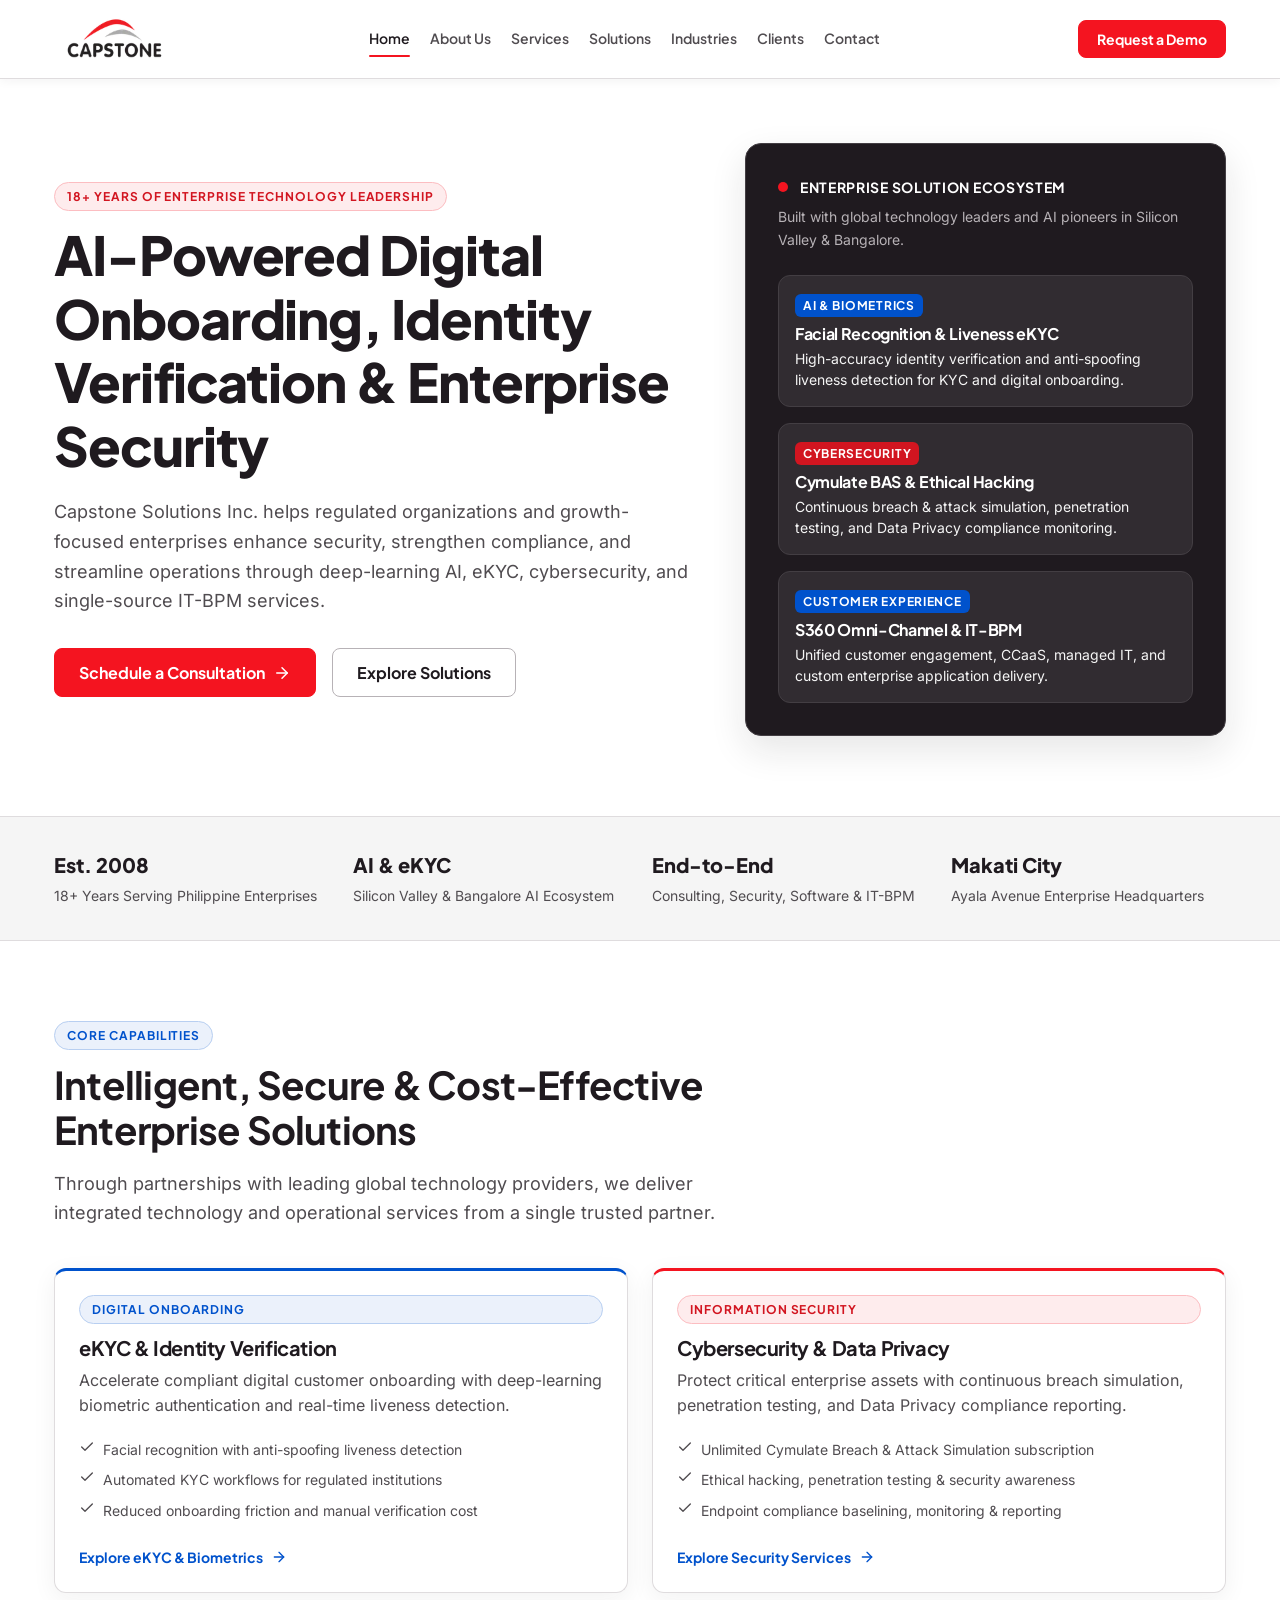
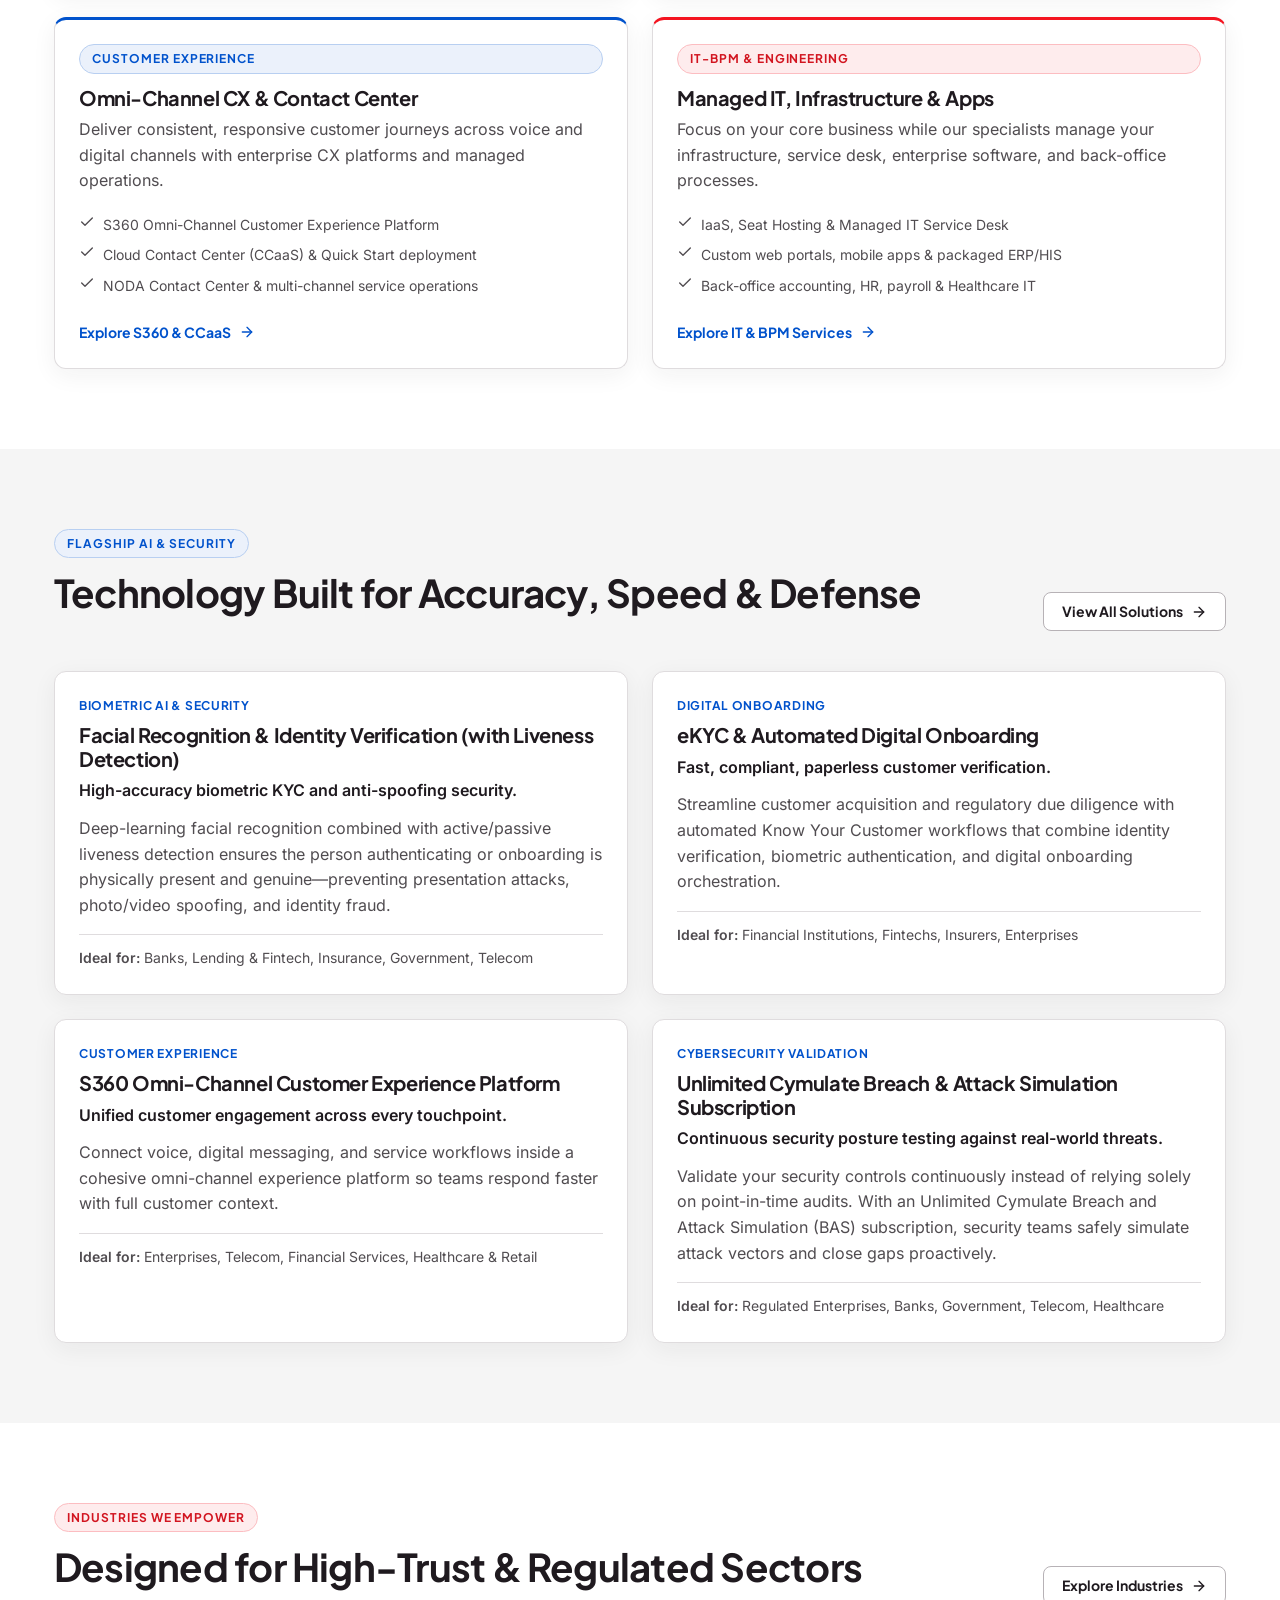
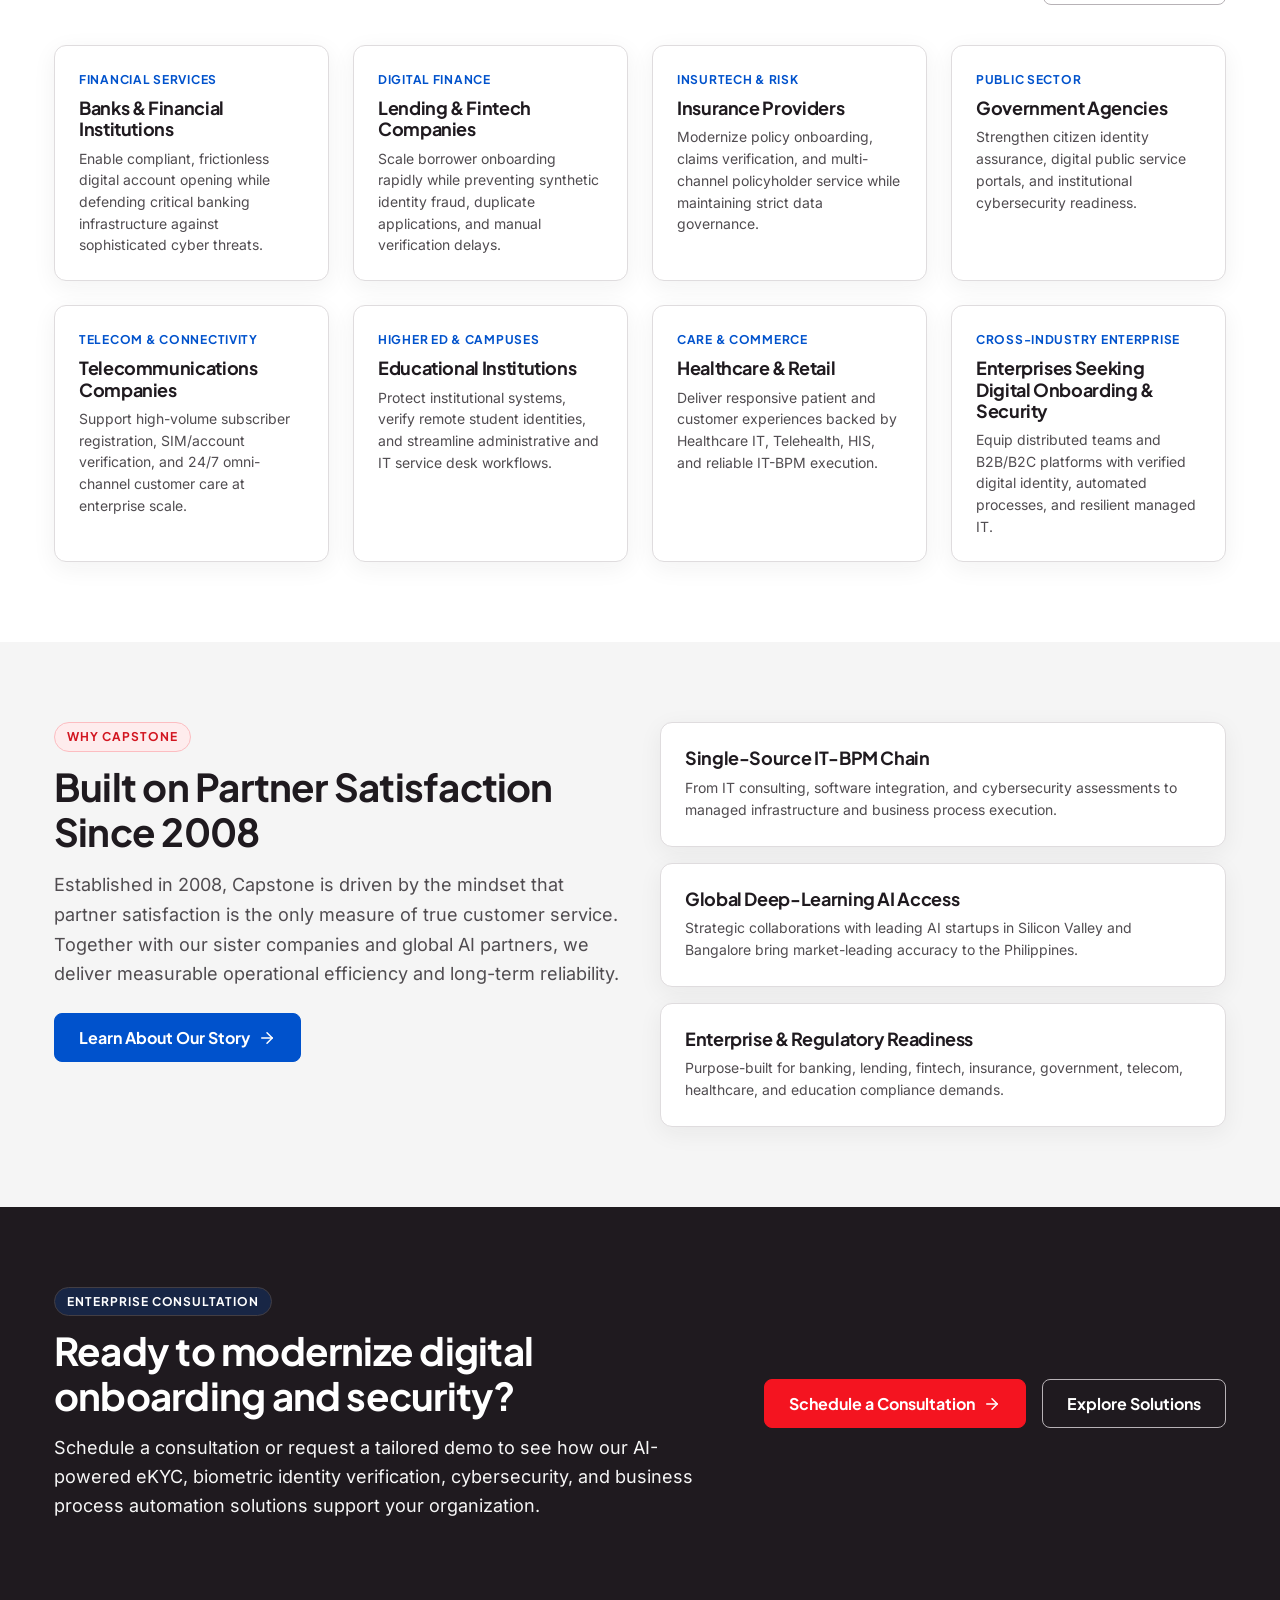
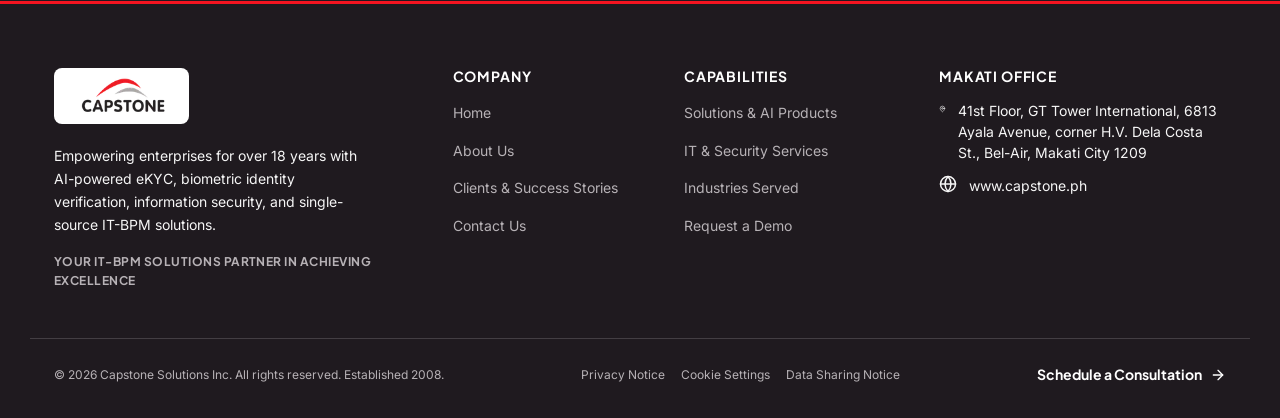
==== commit e9d8ba3c: "Deploy capstone.ph (2026-11-18 17:25:30 UTC)" ====
--- a/index.html
+++ b/index.html
@@ -1,10 +1,10 @@
-<!DOCTYPE html><html lang="en" data-astro-cid-37fxchfa> <head><meta charset="UTF-8"><meta name="viewport" content="width=device-width, initial-scale=1"><title>Home | Capstone Solutions Inc.</title><meta name="description" content="Capstone Solutions Inc. empowers enterprises with AI-powered eKYC, digital onboarding, biometric identity verification, cybersecurity, and IT-BPM services."><link rel="canonical" href="https://capstone.ph/"><link rel="icon" type="image/svg+xml" href="/favicon.svg"><meta property="og:type" content="website"><meta property="og:site_name" content="Capstone Solutions Inc."><meta property="og:title" content="Home | Capstone Solutions Inc."><meta property="og:description" content="Capstone Solutions Inc. empowers enterprises with AI-powered eKYC, digital onboarding, biometric identity verification, cybersecurity, and IT-BPM services."><meta property="og:url" content="https://capstone.ph/"><meta name="twitter:card" content="summary"><meta name="twitter:title" content="Home | Capstone Solutions Inc."><meta name="twitter:description" content="Capstone Solutions Inc. empowers enterprises with AI-powered eKYC, digital onboarding, biometric identity verification, cybersecurity, and IT-BPM services."><link rel="stylesheet" href="/_astro/about.B1NL65CS.css">
+<!DOCTYPE html><html lang="en" data-astro-cid-37fxchfa> <head><meta charset="UTF-8"><meta name="viewport" content="width=device-width, initial-scale=1"><title>Home | Capstone Solutions Inc.</title><meta name="description" content="Capstone Solutions Inc. empowers enterprises with AI-powered eKYC, digital onboarding, biometric identity verification, cybersecurity, and IT-BPM services."><link rel="canonical" href="https://capstone.ph/"><link rel="icon" type="image/svg+xml" href="/favicon.svg"><meta property="og:type" content="website"><meta property="og:site_name" content="Capstone Solutions Inc."><meta property="og:title" content="Home | Capstone Solutions Inc."><meta property="og:description" content="Capstone Solutions Inc. empowers enterprises with AI-powered eKYC, digital onboarding, biometric identity verification, cybersecurity, and IT-BPM services."><meta property="og:url" content="https://capstone.ph/"><meta name="twitter:card" content="summary"><meta name="twitter:title" content="Home | Capstone Solutions Inc."><meta name="twitter:description" content="Capstone Solutions Inc. empowers enterprises with AI-powered eKYC, digital onboarding, biometric identity verification, cybersecurity, and IT-BPM services."><link rel="stylesheet" href="/_astro/cookie-settings.lvatCehv.css">
 <style>.cta-banner__inner[data-astro-cid-3dyr47cn]{display:flex;flex-direction:column;gap:var(--space-8);align-items:flex-start;justify-content:space-between}@media(min-width:960px){.cta-banner__inner[data-astro-cid-3dyr47cn]{flex-direction:row;align-items:center}}.cta-banner__copy[data-astro-cid-3dyr47cn]{max-width:40rem}.cta-banner__desc[data-astro-cid-3dyr47cn]{font-size:var(--text-lg);line-height:1.6}.cta-banner__actions[data-astro-cid-3dyr47cn]{display:flex;flex-wrap:wrap;gap:var(--space-4);flex-shrink:0}
 </style>
-<link rel="stylesheet" href="/_astro/index.B2wF_HQ_.css"></head> <body data-astro-cid-37fxchfa> <a href="#main-content" class="skip-link" data-astro-cid-37fxchfa>Skip to main content</a> <header class="site-header" data-astro-cid-3ef6ksr2> <div class="container site-header__inner" data-astro-cid-3ef6ksr2> <a href="/" class="site-header__brand" aria-label="Capstone Solutions Inc." data-astro-cid-3ef6ksr2> <img src="/_astro/capstone-logo.mWWDbuo2_Z1R6G24.webp" alt="Capstone Solutions Inc." loading="eager" data-astro-cid-3ef6ksr2="true" decoding="async" fetchpriority="auto" width="176" height="69" class="site-header__logo"> </a> <nav class="site-nav" aria-label="Primary navigation" data-astro-cid-3ef6ksr2> <ul class="site-nav__list" data-astro-cid-3ef6ksr2> <li data-astro-cid-3ef6ksr2> <a href="/" class="site-nav__link is-active" aria-current="page" data-astro-cid-3ef6ksr2> Home </a> </li><li data-astro-cid-3ef6ksr2> <a href="/about" class="site-nav__link" data-astro-cid-3ef6ksr2> About Us </a> </li><li data-astro-cid-3ef6ksr2> <a href="/services" class="site-nav__link" data-astro-cid-3ef6ksr2> Services </a> </li><li data-astro-cid-3ef6ksr2> <a href="/solutions" class="site-nav__link" data-astro-cid-3ef6ksr2> Solutions </a> </li><li data-astro-cid-3ef6ksr2> <a href="/industries" class="site-nav__link" data-astro-cid-3ef6ksr2> Industries </a> </li><li data-astro-cid-3ef6ksr2> <a href="/clients" class="site-nav__link" data-astro-cid-3ef6ksr2> Clients </a> </li><li data-astro-cid-3ef6ksr2> <a href="/contact" class="site-nav__link" data-astro-cid-3ef6ksr2> Contact </a> </li> </ul> </nav> <div class="site-header__actions" data-astro-cid-3ef6ksr2> <a href="/contact" class="btn btn--primary btn--sm" data-astro-cid-3ef6ksr2> Request a Demo </a> <button type="button" class="mobile-toggle" aria-label="Open navigation menu" aria-expanded="false" aria-controls="mobile-nav-drawer" data-mobile-toggle data-astro-cid-3ef6ksr2> <svg width="24" height="24" viewBox="0 0 24 24" fill="none" stroke="currentColor" stroke-width="2" stroke-linecap="round" stroke-linejoin="round" class aria-hidden="true">            <path d="M4 6h16"></path> <path d="M4 12h16"></path> <path d="M4 18h16"></path>   </svg> </button> </div> </div> <div id="mobile-nav-drawer" class="mobile-drawer" hidden data-mobile-drawer data-astro-cid-3ef6ksr2> <div class="container mobile-drawer__inner" data-astro-cid-3ef6ksr2> <nav aria-label="Mobile navigation" data-astro-cid-3ef6ksr2> <ul class="mobile-drawer__list" data-astro-cid-3ef6ksr2> <li data-astro-cid-3ef6ksr2> <a href="/" class="mobile-drawer__link is-active" aria-current="page" data-astro-cid-3ef6ksr2> Home </a> </li><li data-astro-cid-3ef6ksr2> <a href="/about" class="mobile-drawer__link" data-astro-cid-3ef6ksr2> About Us </a> </li><li data-astro-cid-3ef6ksr2> <a href="/services" class="mobile-drawer__link" data-astro-cid-3ef6ksr2> Services </a> </li><li data-astro-cid-3ef6ksr2> <a href="/solutions" class="mobile-drawer__link" data-astro-cid-3ef6ksr2> Solutions </a> </li><li data-astro-cid-3ef6ksr2> <a href="/industries" class="mobile-drawer__link" data-astro-cid-3ef6ksr2> Industries </a> </li><li data-astro-cid-3ef6ksr2> <a href="/clients" class="mobile-drawer__link" data-astro-cid-3ef6ksr2> Clients </a> </li><li data-astro-cid-3ef6ksr2> <a href="/contact" class="mobile-drawer__link" data-astro-cid-3ef6ksr2> Contact </a> </li> </ul> </nav> <div class="mobile-drawer__cta" data-astro-cid-3ef6ksr2> <a href="/contact" class="btn btn--primary" data-astro-cid-3ef6ksr2> Schedule a Consultation </a> </div> </div> </div> </header> <script type="module">const e=document.querySelector("[data-mobile-toggle]"),t=document.querySelector("[data-mobile-drawer]");if(e instanceof HTMLButtonElement&&t instanceof HTMLElement){const a=()=>{t.hidden=!0,e.setAttribute("aria-expanded","false"),e.setAttribute("aria-label","Open navigation menu")};e.addEventListener("click",()=>{e.getAttribute("aria-expanded")==="true"?a():(t.hidden=!1,e.setAttribute("aria-expanded","true"),e.setAttribute("aria-label","Close navigation menu"))}),document.addEventListener("keydown",n=>{n.key==="Escape"&&e.getAttribute("aria-expanded")==="true"&&(a(),e.focus())})}</script>  <main id="main-content" data-astro-cid-37fxchfa>  <section class="hero" data-astro-cid-j7pv25f6> <div class="container hero__grid" data-astro-cid-j7pv25f6> <div class="hero__content" data-astro-cid-j7pv25f6> <span class="eyebrow eyebrow--brand" data-astro-cid-j7pv25f6>18+ Years of Enterprise Technology Leadership</span> <h1 class="hero__title" data-astro-cid-j7pv25f6>AI-Powered Digital Onboarding, Identity Verification &amp; Enterprise Security</h1> <p class="hero__subtitle" data-astro-cid-j7pv25f6>Capstone Solutions Inc. helps regulated organizations and growth-focused enterprises enhance security, strengthen compliance, and streamline operations through deep-learning AI, eKYC, cybersecurity, and single-source IT-BPM services.</p> <div class="hero__actions" data-astro-cid-j7pv25f6> <a href="/contact" class="btn btn--primary" data-astro-cid-j7pv25f6> Schedule a Consultation <svg width="18" height="18" viewBox="0 0 24 24" fill="none" stroke="currentColor" stroke-width="2" stroke-linecap="round" stroke-linejoin="round" class aria-hidden="true">       <path d="M5 12h14"></path> <path d="m12 5 7 7-7 7"></path>        </svg> </a> <a href="/solutions" class="btn btn--secondary" data-astro-cid-j7pv25f6> Explore Solutions </a> </div> </div> <aside class="hero-panel section--dark" aria-label="Enterprise Solution Ecosystem" data-astro-cid-j7pv25f6> <div class="hero-panel__header" data-astro-cid-j7pv25f6> <span class="hero-panel__dot" aria-hidden="true" data-astro-cid-j7pv25f6></span> <span class="hero-panel__kicker" data-astro-cid-j7pv25f6>Enterprise Solution Ecosystem</span> </div> <p class="hero-panel__sub" data-astro-cid-j7pv25f6>Built with global technology leaders and AI pioneers in Silicon Valley &amp; Bangalore.</p> <div class="hero-panel__list" data-astro-cid-j7pv25f6> <div class="hero-panel__item" data-astro-cid-j7pv25f6> <span class="hero-panel__badge hero-panel__badge--tech" data-astro-cid-j7pv25f6> AI &amp; Biometrics </span> <h2 class="hero-panel__item-title" data-astro-cid-j7pv25f6>Facial Recognition &amp; Liveness eKYC</h2> <p class="hero-panel__item-desc" data-astro-cid-j7pv25f6>High-accuracy identity verification and anti-spoofing liveness detection for KYC and digital onboarding.</p> </div><div class="hero-panel__item" data-astro-cid-j7pv25f6> <span class="hero-panel__badge hero-panel__badge--brand" data-astro-cid-j7pv25f6> Cybersecurity </span> <h2 class="hero-panel__item-title" data-astro-cid-j7pv25f6>Cymulate BAS &amp; Ethical Hacking</h2> <p class="hero-panel__item-desc" data-astro-cid-j7pv25f6>Continuous breach &amp; attack simulation, penetration testing, and Data Privacy compliance monitoring.</p> </div><div class="hero-panel__item" data-astro-cid-j7pv25f6> <span class="hero-panel__badge hero-panel__badge--tech" data-astro-cid-j7pv25f6> Customer Experience </span> <h2 class="hero-panel__item-title" data-astro-cid-j7pv25f6>S360 Omni-Channel &amp; IT-BPM</h2> <p class="hero-panel__item-desc" data-astro-cid-j7pv25f6>Unified customer engagement, CCaaS, managed IT, and custom enterprise application delivery.</p> </div> </div> </aside> </div> </section> <section class="trust-strip section--alt" aria-label="Company trust highlights" data-astro-cid-j7pv25f6> <div class="container trust-strip__grid" data-astro-cid-j7pv25f6> <div class="trust-strip__item" data-astro-cid-j7pv25f6> <p class="trust-strip__value" data-astro-cid-j7pv25f6>Est. 2008</p> <p class="trust-strip__label" data-astro-cid-j7pv25f6>18+ Years Serving Philippine Enterprises</p> </div><div class="trust-strip__item" data-astro-cid-j7pv25f6> <p class="trust-strip__value" data-astro-cid-j7pv25f6>AI &amp; eKYC</p> <p class="trust-strip__label" data-astro-cid-j7pv25f6>Silicon Valley &amp; Bangalore AI Ecosystem</p> </div><div class="trust-strip__item" data-astro-cid-j7pv25f6> <p class="trust-strip__value" data-astro-cid-j7pv25f6>End-to-End</p> <p class="trust-strip__label" data-astro-cid-j7pv25f6>Consulting, Security, Software &amp; IT-BPM</p> </div><div class="trust-strip__item" data-astro-cid-j7pv25f6> <p class="trust-strip__value" data-astro-cid-j7pv25f6>Makati City</p> <p class="trust-strip__label" data-astro-cid-j7pv25f6>Ayala Avenue Enterprise Headquarters</p> </div> </div> </section> <section class="section" data-astro-cid-j7pv25f6> <div class="container" data-astro-cid-j7pv25f6> <div class="section-header" data-astro-cid-j7pv25f6> <span class="eyebrow eyebrow--tech" data-astro-cid-j7pv25f6>Core Capabilities</span> <h2 class="section-title" data-astro-cid-j7pv25f6>Intelligent, Secure &amp; Cost-Effective Enterprise Solutions</h2> <p class="section-subtitle" data-astro-cid-j7pv25f6>Through partnerships with leading global technology providers, we deliver integrated technology and operational services from a single trusted partner.</p> </div> <div class="grid grid--2" data-astro-cid-j7pv25f6> <article class="card pillar-card card--accent-tech" data-astro-cid-j7pv25f6> <span class="eyebrow eyebrow--tech" data-astro-cid-j7pv25f6> Digital Onboarding </span> <h3 class="pillar-card__title" data-astro-cid-j7pv25f6>eKYC &amp; Identity Verification</h3> <p class="pillar-card__desc" data-astro-cid-j7pv25f6>Accelerate compliant digital customer onboarding with deep-learning biometric authentication and real-time liveness detection.</p> <ul class="pillar-card__points" data-astro-cid-j7pv25f6> <li class="pillar-card__point" data-astro-cid-j7pv25f6> <svg width="16" height="16" viewBox="0 0 24 24" fill="none" stroke="currentColor" stroke-width="2" stroke-linecap="round" stroke-linejoin="round" class="pillar-card__check" aria-hidden="true">     <path d="M20 6 9 17l-5-5"></path>        </svg> <span data-astro-cid-j7pv25f6>Facial recognition with anti-spoofing liveness detection</span> </li><li class="pillar-card__point" data-astro-cid-j7pv25f6> <svg width="16" height="16" viewBox="0 0 24 24" fill="none" stroke="currentColor" stroke-width="2" stroke-linecap="round" stroke-linejoin="round" class="pillar-card__check" aria-hidden="true">     <path d="M20 6 9 17l-5-5"></path>        </svg> <span data-astro-cid-j7pv25f6>Automated KYC workflows for regulated institutions</span> </li><li class="pillar-card__point" data-astro-cid-j7pv25f6> <svg width="16" height="16" viewBox="0 0 24 24" fill="none" stroke="currentColor" stroke-width="2" stroke-linecap="round" stroke-linejoin="round" class="pillar-card__check" aria-hidden="true">     <path d="M20 6 9 17l-5-5"></path>        </svg> <span data-astro-cid-j7pv25f6>Reduced onboarding friction and manual verification cost</span> </li> </ul> <a href="/solutions#flagship-solutions" class="pillar-card__link" data-astro-cid-j7pv25f6> Explore eKYC &amp; Biometrics <svg width="16" height="16" viewBox="0 0 24 24" fill="none" stroke="currentColor" stroke-width="2" stroke-linecap="round" stroke-linejoin="round" class aria-hidden="true">       <path d="M5 12h14"></path> <path d="m12 5 7 7-7 7"></path>        </svg> </a> </article><article class="card pillar-card card--accent-brand" data-astro-cid-j7pv25f6> <span class="eyebrow eyebrow--brand" data-astro-cid-j7pv25f6> Information Security </span> <h3 class="pillar-card__title" data-astro-cid-j7pv25f6>Cybersecurity &amp; Data Privacy</h3> <p class="pillar-card__desc" data-astro-cid-j7pv25f6>Protect critical enterprise assets with continuous breach simulation, penetration testing, and Data Privacy compliance reporting.</p> <ul class="pillar-card__points" data-astro-cid-j7pv25f6> <li class="pillar-card__point" data-astro-cid-j7pv25f6> <svg width="16" height="16" viewBox="0 0 24 24" fill="none" stroke="currentColor" stroke-width="2" stroke-linecap="round" stroke-linejoin="round" class="pillar-card__check" aria-hidden="true">     <path d="M20 6 9 17l-5-5"></path>        </svg> <span data-astro-cid-j7pv25f6>Unlimited Cymulate Breach &amp; Attack Simulation subscription</span> </li><li class="pillar-card__point" data-astro-cid-j7pv25f6> <svg width="16" height="16" viewBox="0 0 24 24" fill="none" stroke="currentColor" stroke-width="2" stroke-linecap="round" stroke-linejoin="round" class="pillar-card__check" aria-hidden="true">     <path d="M20 6 9 17l-5-5"></path>        </svg> <span data-astro-cid-j7pv25f6>Ethical hacking, penetration testing &amp; security awareness</span> </li><li class="pillar-card__point" data-astro-cid-j7pv25f6> <svg width="16" height="16" viewBox="0 0 24 24" fill="none" stroke="currentColor" stroke-width="2" stroke-linecap="round" stroke-linejoin="round" class="pillar-card__check" aria-hidden="true">     <path d="M20 6 9 17l-5-5"></path>        </svg> <span data-astro-cid-j7pv25f6>Endpoint compliance baselining, monitoring &amp; reporting</span> </li> </ul> <a href="/services#security-compliance" class="pillar-card__link" data-astro-cid-j7pv25f6> Explore Security Services <svg width="16" height="16" viewBox="0 0 24 24" fill="none" stroke="currentColor" stroke-width="2" stroke-linecap="round" stroke-linejoin="round" class aria-hidden="true">       <path d="M5 12h14"></path> <path d="m12 5 7 7-7 7"></path>        </svg> </a> </article><article class="card pillar-card card--accent-tech" data-astro-cid-j7pv25f6> <span class="eyebrow eyebrow--tech" data-astro-cid-j7pv25f6> Customer Experience </span> <h3 class="pillar-card__title" data-astro-cid-j7pv25f6>Omni-Channel CX &amp; Contact Center</h3> <p class="pillar-card__desc" data-astro-cid-j7pv25f6>Deliver consistent, responsive customer journeys across voice and digital channels with enterprise CX platforms and managed operations.</p> <ul class="pillar-card__points" data-astro-cid-j7pv25f6> <li class="pillar-card__point" data-astro-cid-j7pv25f6> <svg width="16" height="16" viewBox="0 0 24 24" fill="none" stroke="currentColor" stroke-width="2" stroke-linecap="round" stroke-linejoin="round" class="pillar-card__check" aria-hidden="true">     <path d="M20 6 9 17l-5-5"></path>        </svg> <span data-astro-cid-j7pv25f6>S360 Omni-Channel Customer Experience Platform</span> </li><li class="pillar-card__point" data-astro-cid-j7pv25f6> <svg width="16" height="16" viewBox="0 0 24 24" fill="none" stroke="currentColor" stroke-width="2" stroke-linecap="round" stroke-linejoin="round" class="pillar-card__check" aria-hidden="true">     <path d="M20 6 9 17l-5-5"></path>        </svg> <span data-astro-cid-j7pv25f6>Cloud Contact Center (CCaaS) &amp; Quick Start deployment</span> </li><li class="pillar-card__point" data-astro-cid-j7pv25f6> <svg width="16" height="16" viewBox="0 0 24 24" fill="none" stroke="currentColor" stroke-width="2" stroke-linecap="round" stroke-linejoin="round" class="pillar-card__check" aria-hidden="true">     <path d="M20 6 9 17l-5-5"></path>        </svg> <span data-astro-cid-j7pv25f6>NODA Contact Center &amp; multi-channel service operations</span> </li> </ul> <a href="/solutions#flagship-solutions" class="pillar-card__link" data-astro-cid-j7pv25f6> Explore S360 &amp; CCaaS <svg width="16" height="16" viewBox="0 0 24 24" fill="none" stroke="currentColor" stroke-width="2" stroke-linecap="round" stroke-linejoin="round" class aria-hidden="true">       <path d="M5 12h14"></path> <path d="m12 5 7 7-7 7"></path>        </svg> </a> </article><article class="card pillar-card card--accent-brand" data-astro-cid-j7pv25f6> <span class="eyebrow eyebrow--brand" data-astro-cid-j7pv25f6> IT-BPM &amp; Engineering </span> <h3 class="pillar-card__title" data-astro-cid-j7pv25f6>Managed IT, Infrastructure &amp; Apps</h3> <p class="pillar-card__desc" data-astro-cid-j7pv25f6>Focus on your core business while our specialists manage your infrastructure, service desk, enterprise software, and back-office processes.</p> <ul class="pillar-card__points" data-astro-cid-j7pv25f6> <li class="pillar-card__point" data-astro-cid-j7pv25f6> <svg width="16" height="16" viewBox="0 0 24 24" fill="none" stroke="currentColor" stroke-width="2" stroke-linecap="round" stroke-linejoin="round" class="pillar-card__check" aria-hidden="true">     <path d="M20 6 9 17l-5-5"></path>        </svg> <span data-astro-cid-j7pv25f6>IaaS, Seat Hosting &amp; Managed IT Service Desk</span> </li><li class="pillar-card__point" data-astro-cid-j7pv25f6> <svg width="16" height="16" viewBox="0 0 24 24" fill="none" stroke="currentColor" stroke-width="2" stroke-linecap="round" stroke-linejoin="round" class="pillar-card__check" aria-hidden="true">     <path d="M20 6 9 17l-5-5"></path>        </svg> <span data-astro-cid-j7pv25f6>Custom web portals, mobile apps &amp; packaged ERP/HIS</span> </li><li class="pillar-card__point" data-astro-cid-j7pv25f6> <svg width="16" height="16" viewBox="0 0 24 24" fill="none" stroke="currentColor" stroke-width="2" stroke-linecap="round" stroke-linejoin="round" class="pillar-card__check" aria-hidden="true">     <path d="M20 6 9 17l-5-5"></path>        </svg> <span data-astro-cid-j7pv25f6>Back-office accounting, HR, payroll &amp; Healthcare IT</span> </li> </ul> <a href="/services#it-bpm" class="pillar-card__link" data-astro-cid-j7pv25f6> Explore IT &amp; BPM Services <svg width="16" height="16" viewBox="0 0 24 24" fill="none" stroke="currentColor" stroke-width="2" stroke-linecap="round" stroke-linejoin="round" class aria-hidden="true">       <path d="M5 12h14"></path> <path d="m12 5 7 7-7 7"></path>        </svg> </a> </article> </div> </div> </section> <section class="section section--alt" data-astro-cid-j7pv25f6> <div class="container" data-astro-cid-j7pv25f6> <div class="section-split-head" data-astro-cid-j7pv25f6> <div data-astro-cid-j7pv25f6> <span class="eyebrow eyebrow--tech" data-astro-cid-j7pv25f6>Flagship AI & Security</span> <h2 class="section-title" data-astro-cid-j7pv25f6>Technology Built for Accuracy, Speed & Defense</h2> </div> <a href="/solutions" class="btn btn--secondary btn--sm" data-astro-cid-j7pv25f6>
+<link rel="stylesheet" href="/_astro/index.B2wF_HQ_.css"></head> <body data-astro-cid-37fxchfa> <a href="#main-content" class="skip-link" data-astro-cid-37fxchfa>Skip to main content</a> <header class="site-header" data-astro-cid-3ef6ksr2> <div class="container site-header__inner" data-astro-cid-3ef6ksr2> <a href="/" class="site-header__brand" aria-label="Capstone Solutions Inc." data-astro-cid-3ef6ksr2> <img src="/_astro/capstone-logo.mWWDbuo2_Z1R6G24.webp" alt="Capstone Solutions Inc." loading="eager" data-astro-cid-3ef6ksr2="true" decoding="async" fetchpriority="auto" width="176" height="69" class="site-header__logo"> </a> <nav class="site-nav" aria-label="Primary navigation" data-astro-cid-3ef6ksr2> <ul class="site-nav__list" data-astro-cid-3ef6ksr2> <li data-astro-cid-3ef6ksr2> <a href="/" class="site-nav__link is-active" aria-current="page" data-astro-cid-3ef6ksr2> Home </a> </li><li data-astro-cid-3ef6ksr2> <a href="/about" class="site-nav__link" data-astro-cid-3ef6ksr2> About Us </a> </li><li data-astro-cid-3ef6ksr2> <a href="/services" class="site-nav__link" data-astro-cid-3ef6ksr2> Services </a> </li><li data-astro-cid-3ef6ksr2> <a href="/solutions" class="site-nav__link" data-astro-cid-3ef6ksr2> Solutions </a> </li><li data-astro-cid-3ef6ksr2> <a href="/industries" class="site-nav__link" data-astro-cid-3ef6ksr2> Industries </a> </li><li data-astro-cid-3ef6ksr2> <a href="/clients" class="site-nav__link" data-astro-cid-3ef6ksr2> Clients </a> </li><li data-astro-cid-3ef6ksr2> <a href="/contact" class="site-nav__link" data-astro-cid-3ef6ksr2> Contact </a> </li> </ul> </nav> <div class="site-header__actions" data-astro-cid-3ef6ksr2> <a href="/contact" class="btn btn--primary btn--sm" data-astro-cid-3ef6ksr2> Request a Demo </a> <button type="button" class="mobile-toggle" aria-label="Open navigation menu" aria-expanded="false" aria-controls="mobile-nav-drawer" data-mobile-toggle data-astro-cid-3ef6ksr2> <svg width="24" height="24" viewBox="0 0 24 24" fill="none" stroke="currentColor" stroke-width="2" stroke-linecap="round" stroke-linejoin="round" class aria-hidden="true">           <path d="M4 6h16"></path> <path d="M4 12h16"></path> <path d="M4 18h16"></path>   </svg> </button> </div> </div> <div id="mobile-nav-drawer" class="mobile-drawer" hidden data-mobile-drawer data-astro-cid-3ef6ksr2> <div class="container mobile-drawer__inner" data-astro-cid-3ef6ksr2> <nav aria-label="Mobile navigation" data-astro-cid-3ef6ksr2> <ul class="mobile-drawer__list" data-astro-cid-3ef6ksr2> <li data-astro-cid-3ef6ksr2> <a href="/" class="mobile-drawer__link is-active" aria-current="page" data-astro-cid-3ef6ksr2> Home </a> </li><li data-astro-cid-3ef6ksr2> <a href="/about" class="mobile-drawer__link" data-astro-cid-3ef6ksr2> About Us </a> </li><li data-astro-cid-3ef6ksr2> <a href="/services" class="mobile-drawer__link" data-astro-cid-3ef6ksr2> Services </a> </li><li data-astro-cid-3ef6ksr2> <a href="/solutions" class="mobile-drawer__link" data-astro-cid-3ef6ksr2> Solutions </a> </li><li data-astro-cid-3ef6ksr2> <a href="/industries" class="mobile-drawer__link" data-astro-cid-3ef6ksr2> Industries </a> </li><li data-astro-cid-3ef6ksr2> <a href="/clients" class="mobile-drawer__link" data-astro-cid-3ef6ksr2> Clients </a> </li><li data-astro-cid-3ef6ksr2> <a href="/contact" class="mobile-drawer__link" data-astro-cid-3ef6ksr2> Contact </a> </li> </ul> </nav> <div class="mobile-drawer__cta" data-astro-cid-3ef6ksr2> <a href="/contact" class="btn btn--primary" data-astro-cid-3ef6ksr2> Schedule a Consultation </a> </div> </div> </div> </header> <script type="module">const e=document.querySelector("[data-mobile-toggle]"),t=document.querySelector("[data-mobile-drawer]");if(e instanceof HTMLButtonElement&&t instanceof HTMLElement){const a=()=>{t.hidden=!0,e.setAttribute("aria-expanded","false"),e.setAttribute("aria-label","Open navigation menu")};e.addEventListener("click",()=>{e.getAttribute("aria-expanded")==="true"?a():(t.hidden=!1,e.setAttribute("aria-expanded","true"),e.setAttribute("aria-label","Close navigation menu"))}),document.addEventListener("keydown",n=>{n.key==="Escape"&&e.getAttribute("aria-expanded")==="true"&&(a(),e.focus())})}</script>  <main id="main-content" data-astro-cid-37fxchfa>  <section class="hero" data-astro-cid-j7pv25f6> <div class="container hero__grid" data-astro-cid-j7pv25f6> <div class="hero__content" data-astro-cid-j7pv25f6> <span class="eyebrow eyebrow--brand" data-astro-cid-j7pv25f6>18+ Years of Enterprise Technology Leadership</span> <h1 class="hero__title" data-astro-cid-j7pv25f6>AI-Powered Digital Onboarding, Identity Verification &amp; Enterprise Security</h1> <p class="hero__subtitle" data-astro-cid-j7pv25f6>Capstone Solutions Inc. helps regulated organizations and growth-focused enterprises enhance security, strengthen compliance, and streamline operations through deep-learning AI, eKYC, cybersecurity, and single-source IT-BPM services.</p> <div class="hero__actions" data-astro-cid-j7pv25f6> <a href="/contact" class="btn btn--primary" data-astro-cid-j7pv25f6> Schedule a Consultation <svg width="18" height="18" viewBox="0 0 24 24" fill="none" stroke="currentColor" stroke-width="2" stroke-linecap="round" stroke-linejoin="round" class aria-hidden="true">       <path d="M5 12h14"></path> <path d="m12 5 7 7-7 7"></path>       </svg> </a> <a href="/solutions" class="btn btn--secondary" data-astro-cid-j7pv25f6> Explore Solutions </a> </div> </div> <aside class="hero-panel section--dark" aria-label="Enterprise Solution Ecosystem" data-astro-cid-j7pv25f6> <div class="hero-panel__header" data-astro-cid-j7pv25f6> <span class="hero-panel__dot" aria-hidden="true" data-astro-cid-j7pv25f6></span> <span class="hero-panel__kicker" data-astro-cid-j7pv25f6>Enterprise Solution Ecosystem</span> </div> <p class="hero-panel__sub" data-astro-cid-j7pv25f6>Built with global technology leaders and AI pioneers in Silicon Valley &amp; Bangalore.</p> <div class="hero-panel__list" data-astro-cid-j7pv25f6> <div class="hero-panel__item" data-astro-cid-j7pv25f6> <span class="hero-panel__badge hero-panel__badge--tech" data-astro-cid-j7pv25f6> AI &amp; Biometrics </span> <h2 class="hero-panel__item-title" data-astro-cid-j7pv25f6>Facial Recognition &amp; Liveness eKYC</h2> <p class="hero-panel__item-desc" data-astro-cid-j7pv25f6>High-accuracy identity verification and anti-spoofing liveness detection for KYC and digital onboarding.</p> </div><div class="hero-panel__item" data-astro-cid-j7pv25f6> <span class="hero-panel__badge hero-panel__badge--brand" data-astro-cid-j7pv25f6> Cybersecurity </span> <h2 class="hero-panel__item-title" data-astro-cid-j7pv25f6>Cymulate BAS &amp; Ethical Hacking</h2> <p class="hero-panel__item-desc" data-astro-cid-j7pv25f6>Continuous breach &amp; attack simulation, penetration testing, and Data Privacy compliance monitoring.</p> </div><div class="hero-panel__item" data-astro-cid-j7pv25f6> <span class="hero-panel__badge hero-panel__badge--tech" data-astro-cid-j7pv25f6> Customer Experience </span> <h2 class="hero-panel__item-title" data-astro-cid-j7pv25f6>S360 Omni-Channel &amp; IT-BPM</h2> <p class="hero-panel__item-desc" data-astro-cid-j7pv25f6>Unified customer engagement, CCaaS, managed IT, and custom enterprise application delivery.</p> </div> </div> </aside> </div> </section> <section class="trust-strip section--alt" aria-label="Company trust highlights" data-astro-cid-j7pv25f6> <div class="container trust-strip__grid" data-astro-cid-j7pv25f6> <div class="trust-strip__item" data-astro-cid-j7pv25f6> <p class="trust-strip__value" data-astro-cid-j7pv25f6>Est. 2008</p> <p class="trust-strip__label" data-astro-cid-j7pv25f6>18+ Years Serving Philippine Enterprises</p> </div><div class="trust-strip__item" data-astro-cid-j7pv25f6> <p class="trust-strip__value" data-astro-cid-j7pv25f6>AI &amp; eKYC</p> <p class="trust-strip__label" data-astro-cid-j7pv25f6>Silicon Valley &amp; Bangalore AI Ecosystem</p> </div><div class="trust-strip__item" data-astro-cid-j7pv25f6> <p class="trust-strip__value" data-astro-cid-j7pv25f6>End-to-End</p> <p class="trust-strip__label" data-astro-cid-j7pv25f6>Consulting, Security, Software &amp; IT-BPM</p> </div><div class="trust-strip__item" data-astro-cid-j7pv25f6> <p class="trust-strip__value" data-astro-cid-j7pv25f6>Makati City</p> <p class="trust-strip__label" data-astro-cid-j7pv25f6>Ayala Avenue Enterprise Headquarters</p> </div> </div> </section> <section class="section" data-astro-cid-j7pv25f6> <div class="container" data-astro-cid-j7pv25f6> <div class="section-header" data-astro-cid-j7pv25f6> <span class="eyebrow eyebrow--tech" data-astro-cid-j7pv25f6>Core Capabilities</span> <h2 class="section-title" data-astro-cid-j7pv25f6>Intelligent, Secure &amp; Cost-Effective Enterprise Solutions</h2> <p class="section-subtitle" data-astro-cid-j7pv25f6>Through partnerships with leading global technology providers, we deliver integrated technology and operational services from a single trusted partner.</p> </div> <div class="grid grid--2" data-astro-cid-j7pv25f6> <article class="card pillar-card card--accent-tech" data-astro-cid-j7pv25f6> <span class="eyebrow eyebrow--tech" data-astro-cid-j7pv25f6> Digital Onboarding </span> <h3 class="pillar-card__title" data-astro-cid-j7pv25f6>eKYC &amp; Identity Verification</h3> <p class="pillar-card__desc" data-astro-cid-j7pv25f6>Accelerate compliant digital customer onboarding with deep-learning biometric authentication and real-time liveness detection.</p> <ul class="pillar-card__points" data-astro-cid-j7pv25f6> <li class="pillar-card__point" data-astro-cid-j7pv25f6> <svg width="16" height="16" viewBox="0 0 24 24" fill="none" stroke="currentColor" stroke-width="2" stroke-linecap="round" stroke-linejoin="round" class="pillar-card__check" aria-hidden="true">     <path d="M20 6 9 17l-5-5"></path>       </svg> <span data-astro-cid-j7pv25f6>Facial recognition with anti-spoofing liveness detection</span> </li><li class="pillar-card__point" data-astro-cid-j7pv25f6> <svg width="16" height="16" viewBox="0 0 24 24" fill="none" stroke="currentColor" stroke-width="2" stroke-linecap="round" stroke-linejoin="round" class="pillar-card__check" aria-hidden="true">     <path d="M20 6 9 17l-5-5"></path>       </svg> <span data-astro-cid-j7pv25f6>Automated KYC workflows for regulated institutions</span> </li><li class="pillar-card__point" data-astro-cid-j7pv25f6> <svg width="16" height="16" viewBox="0 0 24 24" fill="none" stroke="currentColor" stroke-width="2" stroke-linecap="round" stroke-linejoin="round" class="pillar-card__check" aria-hidden="true">     <path d="M20 6 9 17l-5-5"></path>       </svg> <span data-astro-cid-j7pv25f6>Reduced onboarding friction and manual verification cost</span> </li> </ul> <a href="/solutions#flagship-solutions" class="pillar-card__link" data-astro-cid-j7pv25f6> Explore eKYC &amp; Biometrics <svg width="16" height="16" viewBox="0 0 24 24" fill="none" stroke="currentColor" stroke-width="2" stroke-linecap="round" stroke-linejoin="round" class aria-hidden="true">       <path d="M5 12h14"></path> <path d="m12 5 7 7-7 7"></path>       </svg> </a> </article><article class="card pillar-card card--accent-brand" data-astro-cid-j7pv25f6> <span class="eyebrow eyebrow--brand" data-astro-cid-j7pv25f6> Information Security </span> <h3 class="pillar-card__title" data-astro-cid-j7pv25f6>Cybersecurity &amp; Data Privacy</h3> <p class="pillar-card__desc" data-astro-cid-j7pv25f6>Protect critical enterprise assets with continuous breach simulation, penetration testing, and Data Privacy compliance reporting.</p> <ul class="pillar-card__points" data-astro-cid-j7pv25f6> <li class="pillar-card__point" data-astro-cid-j7pv25f6> <svg width="16" height="16" viewBox="0 0 24 24" fill="none" stroke="currentColor" stroke-width="2" stroke-linecap="round" stroke-linejoin="round" class="pillar-card__check" aria-hidden="true">     <path d="M20 6 9 17l-5-5"></path>       </svg> <span data-astro-cid-j7pv25f6>Unlimited Cymulate Breach &amp; Attack Simulation subscription</span> </li><li class="pillar-card__point" data-astro-cid-j7pv25f6> <svg width="16" height="16" viewBox="0 0 24 24" fill="none" stroke="currentColor" stroke-width="2" stroke-linecap="round" stroke-linejoin="round" class="pillar-card__check" aria-hidden="true">     <path d="M20 6 9 17l-5-5"></path>       </svg> <span data-astro-cid-j7pv25f6>Ethical hacking, penetration testing &amp; security awareness</span> </li><li class="pillar-card__point" data-astro-cid-j7pv25f6> <svg width="16" height="16" viewBox="0 0 24 24" fill="none" stroke="currentColor" stroke-width="2" stroke-linecap="round" stroke-linejoin="round" class="pillar-card__check" aria-hidden="true">     <path d="M20 6 9 17l-5-5"></path>       </svg> <span data-astro-cid-j7pv25f6>Endpoint compliance baselining, monitoring &amp; reporting</span> </li> </ul> <a href="/services#security-compliance" class="pillar-card__link" data-astro-cid-j7pv25f6> Explore Security Services <svg width="16" height="16" viewBox="0 0 24 24" fill="none" stroke="currentColor" stroke-width="2" stroke-linecap="round" stroke-linejoin="round" class aria-hidden="true">       <path d="M5 12h14"></path> <path d="m12 5 7 7-7 7"></path>       </svg> </a> </article><article class="card pillar-card card--accent-tech" data-astro-cid-j7pv25f6> <span class="eyebrow eyebrow--tech" data-astro-cid-j7pv25f6> Customer Experience </span> <h3 class="pillar-card__title" data-astro-cid-j7pv25f6>Omni-Channel CX &amp; Contact Center</h3> <p class="pillar-card__desc" data-astro-cid-j7pv25f6>Deliver consistent, responsive customer journeys across voice and digital channels with enterprise CX platforms and managed operations.</p> <ul class="pillar-card__points" data-astro-cid-j7pv25f6> <li class="pillar-card__point" data-astro-cid-j7pv25f6> <svg width="16" height="16" viewBox="0 0 24 24" fill="none" stroke="currentColor" stroke-width="2" stroke-linecap="round" stroke-linejoin="round" class="pillar-card__check" aria-hidden="true">     <path d="M20 6 9 17l-5-5"></path>       </svg> <span data-astro-cid-j7pv25f6>S360 Omni-Channel Customer Experience Platform</span> </li><li class="pillar-card__point" data-astro-cid-j7pv25f6> <svg width="16" height="16" viewBox="0 0 24 24" fill="none" stroke="currentColor" stroke-width="2" stroke-linecap="round" stroke-linejoin="round" class="pillar-card__check" aria-hidden="true">     <path d="M20 6 9 17l-5-5"></path>       </svg> <span data-astro-cid-j7pv25f6>Cloud Contact Center (CCaaS) &amp; Quick Start deployment</span> </li><li class="pillar-card__point" data-astro-cid-j7pv25f6> <svg width="16" height="16" viewBox="0 0 24 24" fill="none" stroke="currentColor" stroke-width="2" stroke-linecap="round" stroke-linejoin="round" class="pillar-card__check" aria-hidden="true">     <path d="M20 6 9 17l-5-5"></path>       </svg> <span data-astro-cid-j7pv25f6>NODA Contact Center &amp; multi-channel service operations</span> </li> </ul> <a href="/solutions#flagship-solutions" class="pillar-card__link" data-astro-cid-j7pv25f6> Explore S360 &amp; CCaaS <svg width="16" height="16" viewBox="0 0 24 24" fill="none" stroke="currentColor" stroke-width="2" stroke-linecap="round" stroke-linejoin="round" class aria-hidden="true">       <path d="M5 12h14"></path> <path d="m12 5 7 7-7 7"></path>       </svg> </a> </article><article class="card pillar-card card--accent-brand" data-astro-cid-j7pv25f6> <span class="eyebrow eyebrow--brand" data-astro-cid-j7pv25f6> IT-BPM &amp; Engineering </span> <h3 class="pillar-card__title" data-astro-cid-j7pv25f6>Managed IT, Infrastructure &amp; Apps</h3> <p class="pillar-card__desc" data-astro-cid-j7pv25f6>Focus on your core business while our specialists manage your infrastructure, service desk, enterprise software, and back-office processes.</p> <ul class="pillar-card__points" data-astro-cid-j7pv25f6> <li class="pillar-card__point" data-astro-cid-j7pv25f6> <svg width="16" height="16" viewBox="0 0 24 24" fill="none" stroke="currentColor" stroke-width="2" stroke-linecap="round" stroke-linejoin="round" class="pillar-card__check" aria-hidden="true">     <path d="M20 6 9 17l-5-5"></path>       </svg> <span data-astro-cid-j7pv25f6>IaaS, Seat Hosting &amp; Managed IT Service Desk</span> </li><li class="pillar-card__point" data-astro-cid-j7pv25f6> <svg width="16" height="16" viewBox="0 0 24 24" fill="none" stroke="currentColor" stroke-width="2" stroke-linecap="round" stroke-linejoin="round" class="pillar-card__check" aria-hidden="true">     <path d="M20 6 9 17l-5-5"></path>       </svg> <span data-astro-cid-j7pv25f6>Custom web portals, mobile apps &amp; packaged ERP/HIS</span> </li><li class="pillar-card__point" data-astro-cid-j7pv25f6> <svg width="16" height="16" viewBox="0 0 24 24" fill="none" stroke="currentColor" stroke-width="2" stroke-linecap="round" stroke-linejoin="round" class="pillar-card__check" aria-hidden="true">     <path d="M20 6 9 17l-5-5"></path>       </svg> <span data-astro-cid-j7pv25f6>Back-office accounting, HR, payroll &amp; Healthcare IT</span> </li> </ul> <a href="/services#it-bpm" class="pillar-card__link" data-astro-cid-j7pv25f6> Explore IT &amp; BPM Services <svg width="16" height="16" viewBox="0 0 24 24" fill="none" stroke="currentColor" stroke-width="2" stroke-linecap="round" stroke-linejoin="round" class aria-hidden="true">       <path d="M5 12h14"></path> <path d="m12 5 7 7-7 7"></path>       </svg> </a> </article> </div> </div> </section> <section class="section section--alt" data-astro-cid-j7pv25f6> <div class="container" data-astro-cid-j7pv25f6> <div class="section-split-head" data-astro-cid-j7pv25f6> <div data-astro-cid-j7pv25f6> <span class="eyebrow eyebrow--tech" data-astro-cid-j7pv25f6>Flagship AI & Security</span> <h2 class="section-title" data-astro-cid-j7pv25f6>Technology Built for Accuracy, Speed & Defense</h2> </div> <a href="/solutions" class="btn btn--secondary btn--sm" data-astro-cid-j7pv25f6>
 View All Solutions
-<svg width="16" height="16" viewBox="0 0 24 24" fill="none" stroke="currentColor" stroke-width="2" stroke-linecap="round" stroke-linejoin="round" class aria-hidden="true">       <path d="M5 12h14"></path> <path d="m12 5 7 7-7 7"></path>        </svg> </a> </div> <div class="grid grid--2" data-astro-cid-j7pv25f6> <article class="card solution-preview" data-astro-cid-j7pv25f6> <p class="solution-preview__cat" data-astro-cid-j7pv25f6>Biometric AI &amp; Security</p> <h3 class="solution-preview__title" data-astro-cid-j7pv25f6>Facial Recognition &amp; Identity Verification (with Liveness Detection)</h3> <p class="solution-preview__tagline" data-astro-cid-j7pv25f6>High-accuracy biometric KYC and anti-spoofing security.</p> <p class="solution-preview__desc" data-astro-cid-j7pv25f6>Deep-learning facial recognition combined with active/passive liveness detection ensures the person authenticating or onboarding is physically present and genuine—preventing presentation attacks, photo/video spoofing, and identity fraud.</p> <p class="solution-preview__fit" data-astro-cid-j7pv25f6> <strong data-astro-cid-j7pv25f6>Ideal for:</strong> Banks, Lending &amp; Fintech, Insurance, Government, Telecom </p> </article><article class="card solution-preview" data-astro-cid-j7pv25f6> <p class="solution-preview__cat" data-astro-cid-j7pv25f6>Digital Onboarding</p> <h3 class="solution-preview__title" data-astro-cid-j7pv25f6>eKYC &amp; Automated Digital Onboarding</h3> <p class="solution-preview__tagline" data-astro-cid-j7pv25f6>Fast, compliant, paperless customer verification.</p> <p class="solution-preview__desc" data-astro-cid-j7pv25f6>Streamline customer acquisition and regulatory due diligence with automated Know Your Customer workflows that combine identity verification, biometric authentication, and digital onboarding orchestration.</p> <p class="solution-preview__fit" data-astro-cid-j7pv25f6> <strong data-astro-cid-j7pv25f6>Ideal for:</strong> Financial Institutions, Fintechs, Insurers, Enterprises </p> </article><article class="card solution-preview" data-astro-cid-j7pv25f6> <p class="solution-preview__cat" data-astro-cid-j7pv25f6>Customer Experience</p> <h3 class="solution-preview__title" data-astro-cid-j7pv25f6>S360 Omni-Channel Customer Experience Platform</h3> <p class="solution-preview__tagline" data-astro-cid-j7pv25f6>Unified customer engagement across every touchpoint.</p> <p class="solution-preview__desc" data-astro-cid-j7pv25f6>Connect voice, digital messaging, and service workflows inside a cohesive omni-channel experience platform so teams respond faster with full customer context.</p> <p class="solution-preview__fit" data-astro-cid-j7pv25f6> <strong data-astro-cid-j7pv25f6>Ideal for:</strong> Enterprises, Telecom, Financial Services, Healthcare &amp; Retail </p> </article><article class="card solution-preview" data-astro-cid-j7pv25f6> <p class="solution-preview__cat" data-astro-cid-j7pv25f6>Cybersecurity Validation</p> <h3 class="solution-preview__title" data-astro-cid-j7pv25f6>Unlimited Cymulate Breach &amp; Attack Simulation Subscription</h3> <p class="solution-preview__tagline" data-astro-cid-j7pv25f6>Continuous security posture testing against real-world threats.</p> <p class="solution-preview__desc" data-astro-cid-j7pv25f6>Validate your security controls continuously instead of relying solely on point-in-time audits. With an Unlimited Cymulate Breach and Attack Simulation (BAS) subscription, security teams safely simulate attack vectors and close gaps proactively.</p> <p class="solution-preview__fit" data-astro-cid-j7pv25f6> <strong data-astro-cid-j7pv25f6>Ideal for:</strong> Regulated Enterprises, Banks, Government, Telecom, Healthcare </p> </article> </div> </div> </section> <section class="section" data-astro-cid-j7pv25f6> <div class="container" data-astro-cid-j7pv25f6> <div class="section-split-head" data-astro-cid-j7pv25f6> <div data-astro-cid-j7pv25f6> <span class="eyebrow eyebrow--brand" data-astro-cid-j7pv25f6>Industries We Empower</span> <h2 class="section-title" data-astro-cid-j7pv25f6>Designed for High-Trust & Regulated Sectors</h2> </div> <a href="/industries" class="btn btn--secondary btn--sm" data-astro-cid-j7pv25f6>
+<svg width="16" height="16" viewBox="0 0 24 24" fill="none" stroke="currentColor" stroke-width="2" stroke-linecap="round" stroke-linejoin="round" class aria-hidden="true">       <path d="M5 12h14"></path> <path d="m12 5 7 7-7 7"></path>       </svg> </a> </div> <div class="grid grid--2" data-astro-cid-j7pv25f6> <article class="card solution-preview" data-astro-cid-j7pv25f6> <p class="solution-preview__cat" data-astro-cid-j7pv25f6>Biometric AI &amp; Security</p> <h3 class="solution-preview__title" data-astro-cid-j7pv25f6>Facial Recognition &amp; Identity Verification (with Liveness Detection)</h3> <p class="solution-preview__tagline" data-astro-cid-j7pv25f6>High-accuracy biometric KYC and anti-spoofing security.</p> <p class="solution-preview__desc" data-astro-cid-j7pv25f6>Deep-learning facial recognition combined with active/passive liveness detection ensures the person authenticating or onboarding is physically present and genuine—preventing presentation attacks, photo/video spoofing, and identity fraud.</p> <p class="solution-preview__fit" data-astro-cid-j7pv25f6> <strong data-astro-cid-j7pv25f6>Ideal for:</strong> Banks, Lending &amp; Fintech, Insurance, Government, Telecom </p> </article><article class="card solution-preview" data-astro-cid-j7pv25f6> <p class="solution-preview__cat" data-astro-cid-j7pv25f6>Digital Onboarding</p> <h3 class="solution-preview__title" data-astro-cid-j7pv25f6>eKYC &amp; Automated Digital Onboarding</h3> <p class="solution-preview__tagline" data-astro-cid-j7pv25f6>Fast, compliant, paperless customer verification.</p> <p class="solution-preview__desc" data-astro-cid-j7pv25f6>Streamline customer acquisition and regulatory due diligence with automated Know Your Customer workflows that combine identity verification, biometric authentication, and digital onboarding orchestration.</p> <p class="solution-preview__fit" data-astro-cid-j7pv25f6> <strong data-astro-cid-j7pv25f6>Ideal for:</strong> Financial Institutions, Fintechs, Insurers, Enterprises </p> </article><article class="card solution-preview" data-astro-cid-j7pv25f6> <p class="solution-preview__cat" data-astro-cid-j7pv25f6>Customer Experience</p> <h3 class="solution-preview__title" data-astro-cid-j7pv25f6>S360 Omni-Channel Customer Experience Platform</h3> <p class="solution-preview__tagline" data-astro-cid-j7pv25f6>Unified customer engagement across every touchpoint.</p> <p class="solution-preview__desc" data-astro-cid-j7pv25f6>Connect voice, digital messaging, and service workflows inside a cohesive omni-channel experience platform so teams respond faster with full customer context.</p> <p class="solution-preview__fit" data-astro-cid-j7pv25f6> <strong data-astro-cid-j7pv25f6>Ideal for:</strong> Enterprises, Telecom, Financial Services, Healthcare &amp; Retail </p> </article><article class="card solution-preview" data-astro-cid-j7pv25f6> <p class="solution-preview__cat" data-astro-cid-j7pv25f6>Cybersecurity Validation</p> <h3 class="solution-preview__title" data-astro-cid-j7pv25f6>Unlimited Cymulate Breach &amp; Attack Simulation Subscription</h3> <p class="solution-preview__tagline" data-astro-cid-j7pv25f6>Continuous security posture testing against real-world threats.</p> <p class="solution-preview__desc" data-astro-cid-j7pv25f6>Validate your security controls continuously instead of relying solely on point-in-time audits. With an Unlimited Cymulate Breach and Attack Simulation (BAS) subscription, security teams safely simulate attack vectors and close gaps proactively.</p> <p class="solution-preview__fit" data-astro-cid-j7pv25f6> <strong data-astro-cid-j7pv25f6>Ideal for:</strong> Regulated Enterprises, Banks, Government, Telecom, Healthcare </p> </article> </div> </div> </section> <section class="section" data-astro-cid-j7pv25f6> <div class="container" data-astro-cid-j7pv25f6> <div class="section-split-head" data-astro-cid-j7pv25f6> <div data-astro-cid-j7pv25f6> <span class="eyebrow eyebrow--brand" data-astro-cid-j7pv25f6>Industries We Empower</span> <h2 class="section-title" data-astro-cid-j7pv25f6>Designed for High-Trust & Regulated Sectors</h2> </div> <a href="/industries" class="btn btn--secondary btn--sm" data-astro-cid-j7pv25f6>
 Explore Industries
-<svg width="16" height="16" viewBox="0 0 24 24" fill="none" stroke="currentColor" stroke-width="2" stroke-linecap="round" stroke-linejoin="round" class aria-hidden="true">       <path d="M5 12h14"></path> <path d="m12 5 7 7-7 7"></path>        </svg> </a> </div> <div class="grid grid--4" data-astro-cid-j7pv25f6> <a href="/industries#banking-financial" class="card industry-tile" data-astro-cid-j7pv25f6> <span class="industry-tile__eyebrow" data-astro-cid-j7pv25f6>Financial Services</span> <h3 class="industry-tile__title" data-astro-cid-j7pv25f6>Banks &amp; Financial Institutions</h3> <p class="industry-tile__desc" data-astro-cid-j7pv25f6>Enable compliant, frictionless digital account opening while defending critical banking infrastructure against sophisticated cyber threats.</p> </a><a href="/industries#lending-fintech" class="card industry-tile" data-astro-cid-j7pv25f6> <span class="industry-tile__eyebrow" data-astro-cid-j7pv25f6>Digital Finance</span> <h3 class="industry-tile__title" data-astro-cid-j7pv25f6>Lending &amp; Fintech Companies</h3> <p class="industry-tile__desc" data-astro-cid-j7pv25f6>Scale borrower onboarding rapidly while preventing synthetic identity fraud, duplicate applications, and manual verification delays.</p> </a><a href="/industries#insurance" class="card industry-tile" data-astro-cid-j7pv25f6> <span class="industry-tile__eyebrow" data-astro-cid-j7pv25f6>InsurTech &amp; Risk</span> <h3 class="industry-tile__title" data-astro-cid-j7pv25f6>Insurance Providers</h3> <p class="industry-tile__desc" data-astro-cid-j7pv25f6>Modernize policy onboarding, claims verification, and multi-channel policyholder service while maintaining strict data governance.</p> </a><a href="/industries#government" class="card industry-tile" data-astro-cid-j7pv25f6> <span class="industry-tile__eyebrow" data-astro-cid-j7pv25f6>Public Sector</span> <h3 class="industry-tile__title" data-astro-cid-j7pv25f6>Government Agencies</h3> <p class="industry-tile__desc" data-astro-cid-j7pv25f6>Strengthen citizen identity assurance, digital public service portals, and institutional cybersecurity readiness.</p> </a><a href="/industries#telecommunications" class="card industry-tile" data-astro-cid-j7pv25f6> <span class="industry-tile__eyebrow" data-astro-cid-j7pv25f6>Telecom &amp; Connectivity</span> <h3 class="industry-tile__title" data-astro-cid-j7pv25f6>Telecommunications Companies</h3> <p class="industry-tile__desc" data-astro-cid-j7pv25f6>Support high-volume subscriber registration, SIM/account verification, and 24/7 omni-channel customer care at enterprise scale.</p> </a><a href="/industries#education" class="card industry-tile" data-astro-cid-j7pv25f6> <span class="industry-tile__eyebrow" data-astro-cid-j7pv25f6>Higher Ed &amp; Campuses</span> <h3 class="industry-tile__title" data-astro-cid-j7pv25f6>Educational Institutions</h3> <p class="industry-tile__desc" data-astro-cid-j7pv25f6>Protect institutional systems, verify remote student identities, and streamline administrative and IT service desk workflows.</p> </a><a href="/industries#healthcare-retail" class="card industry-tile" data-astro-cid-j7pv25f6> <span class="industry-tile__eyebrow" data-astro-cid-j7pv25f6>Care &amp; Commerce</span> <h3 class="industry-tile__title" data-astro-cid-j7pv25f6>Healthcare &amp; Retail</h3> <p class="industry-tile__desc" data-astro-cid-j7pv25f6>Deliver responsive patient and customer experiences backed by Healthcare IT, Telehealth, HIS, and reliable IT-BPM execution.</p> </a><a href="/industries#enterprise" class="card industry-tile" data-astro-cid-j7pv25f6> <span class="industry-tile__eyebrow" data-astro-cid-j7pv25f6>Cross-Industry Enterprise</span> <h3 class="industry-tile__title" data-astro-cid-j7pv25f6>Enterprises Seeking Digital Onboarding &amp; Security</h3> <p class="industry-tile__desc" data-astro-cid-j7pv25f6>Equip distributed teams and B2B/B2C platforms with verified digital identity, automated processes, and resilient managed IT.</p> </a> </div> </div> </section> <section class="section section--alt" data-astro-cid-j7pv25f6> <div class="container why-grid" data-astro-cid-j7pv25f6> <div class="why-grid__intro" data-astro-cid-j7pv25f6> <span class="eyebrow eyebrow--brand" data-astro-cid-j7pv25f6>Why Capstone</span> <h2 class="section-title" data-astro-cid-j7pv25f6>Built on Partner Satisfaction Since 2008</h2> <p class="section-subtitle" data-astro-cid-j7pv25f6>Established in 2008, Capstone is driven by the mindset that partner satisfaction is the only measure of true customer service. Together with our sister companies and global AI partners, we deliver measurable operational efficiency and long-term reliability.</p> <div class="why-grid__action" data-astro-cid-j7pv25f6> <a href="/about" class="btn btn--tech" data-astro-cid-j7pv25f6> Learn About Our Story <svg width="18" height="18" viewBox="0 0 24 24" fill="none" stroke="currentColor" stroke-width="2" stroke-linecap="round" stroke-linejoin="round" class aria-hidden="true">       <path d="M5 12h14"></path> <path d="m12 5 7 7-7 7"></path>        </svg> </a> </div> </div> <div class="why-grid__cards" data-astro-cid-j7pv25f6> <article class="card" data-astro-cid-j7pv25f6> <h3 class="why-card__title" data-astro-cid-j7pv25f6>Single-Source IT-BPM Chain</h3> <p class="why-card__desc" data-astro-cid-j7pv25f6>From IT consulting, software integration, and cybersecurity assessments to managed infrastructure and business process execution.</p> </article><article class="card" data-astro-cid-j7pv25f6> <h3 class="why-card__title" data-astro-cid-j7pv25f6>Global Deep-Learning AI Access</h3> <p class="why-card__desc" data-astro-cid-j7pv25f6>Strategic collaborations with leading AI startups in Silicon Valley and Bangalore bring market-leading accuracy to the Philippines.</p> </article><article class="card" data-astro-cid-j7pv25f6> <h3 class="why-card__title" data-astro-cid-j7pv25f6>Enterprise &amp; Regulatory Readiness</h3> <p class="why-card__desc" data-astro-cid-j7pv25f6>Purpose-built for banking, lending, fintech, insurance, government, telecom, healthcare, and education compliance demands.</p> </article> </div> </div> </section> <section class="section section--dark cta-banner" data-astro-cid-3dyr47cn> <div class="container cta-banner__inner" data-astro-cid-3dyr47cn> <div class="cta-banner__copy" data-astro-cid-3dyr47cn> <span class="eyebrow eyebrow--dark" data-astro-cid-3dyr47cn>Enterprise Consultation</span> <h2 class="section-title" data-astro-cid-3dyr47cn>Ready to modernize digital onboarding and security?</h2> <p class="cta-banner__desc" data-astro-cid-3dyr47cn>Schedule a consultation or request a tailored demo to see how our AI-powered eKYC, biometric identity verification, cybersecurity, and business process automation solutions support your organization.</p> </div> <div class="cta-banner__actions" data-astro-cid-3dyr47cn> <a href="/contact" class="btn btn--primary" data-astro-cid-3dyr47cn> Schedule a Consultation <svg width="18" height="18" viewBox="0 0 24 24" fill="none" stroke="currentColor" stroke-width="2" stroke-linecap="round" stroke-linejoin="round" class aria-hidden="true">       <path d="M5 12h14"></path> <path d="m12 5 7 7-7 7"></path>        </svg> </a> <a href="/solutions" class="btn btn--ghost-light" data-astro-cid-3dyr47cn> Explore Solutions </a> </div> </div> </section>   </main> <footer class="site-footer section--dark" data-astro-cid-sz7xmlte> <div class="container site-footer__grid" data-astro-cid-sz7xmlte> <div class="site-footer__brand-col" data-astro-cid-sz7xmlte> <a href="/" class="site-footer__logo-pill" aria-label="Capstone Solutions Inc." data-astro-cid-sz7xmlte> <img src="/_astro/capstone-logo.mWWDbuo2_18FJ9M.webp" alt="Capstone Solutions Inc." data-astro-cid-sz7xmlte="true" loading="lazy" decoding="async" fetchpriority="auto" width="160" height="62" class="site-footer__logo"> </a> <p class="site-footer__summary" data-astro-cid-sz7xmlte>Empowering enterprises for over 18 years with AI-powered eKYC, biometric identity verification, information security, and single-source IT-BPM solutions.</p> <p class="site-footer__tagline" data-astro-cid-sz7xmlte>Your IT-BPM Solutions Partner in Achieving Excellence</p> </div> <div class="site-footer__col" data-astro-cid-sz7xmlte> <h2 class="site-footer__heading" data-astro-cid-sz7xmlte>Company</h2> <ul class="site-footer__links" data-astro-cid-sz7xmlte> <li data-astro-cid-sz7xmlte> <a href="/" class="site-footer__link" data-astro-cid-sz7xmlte> Home </a> </li><li data-astro-cid-sz7xmlte> <a href="/about" class="site-footer__link" data-astro-cid-sz7xmlte> About Us </a> </li><li data-astro-cid-sz7xmlte> <a href="/clients" class="site-footer__link" data-astro-cid-sz7xmlte> Clients &amp; Success Stories </a> </li><li data-astro-cid-sz7xmlte> <a href="/contact" class="site-footer__link" data-astro-cid-sz7xmlte> Contact Us </a> </li> </ul> </div><div class="site-footer__col" data-astro-cid-sz7xmlte> <h2 class="site-footer__heading" data-astro-cid-sz7xmlte>Capabilities</h2> <ul class="site-footer__links" data-astro-cid-sz7xmlte> <li data-astro-cid-sz7xmlte> <a href="/solutions" class="site-footer__link" data-astro-cid-sz7xmlte> Solutions &amp; AI Products </a> </li><li data-astro-cid-sz7xmlte> <a href="/services" class="site-footer__link" data-astro-cid-sz7xmlte> IT &amp; Security Services </a> </li><li data-astro-cid-sz7xmlte> <a href="/industries" class="site-footer__link" data-astro-cid-sz7xmlte> Industries Served </a> </li><li data-astro-cid-sz7xmlte> <a href="/contact" class="site-footer__link" data-astro-cid-sz7xmlte> Request a Demo </a> </li> </ul> </div> <div class="site-footer__col" data-astro-cid-sz7xmlte> <h2 class="site-footer__heading" data-astro-cid-sz7xmlte>Makati Office</h2> <ul class="site-footer__contact" data-astro-cid-sz7xmlte> <li class="site-footer__contact-item" data-astro-cid-sz7xmlte> <svg width="18" height="18" viewBox="0 0 24 24" fill="none" stroke="currentColor" stroke-width="2" stroke-linecap="round" stroke-linejoin="round" class="site-footer__icon" aria-hidden="true">         <path d="M20 10c0 6-8 12-8 12s-8-6-8-12a8 8 0 0 1 16 0z"></path> <circle cx="12" cy="10" r="3"></circle>      </svg> <span data-astro-cid-sz7xmlte>19th Floor Multinational Bancorporation Centre, 6805 Ayala Avenue, Makati City, Philippines</span> </li> <li class="site-footer__contact-item" data-astro-cid-sz7xmlte> <svg width="18" height="18" viewBox="0 0 24 24" fill="none" stroke="currentColor" stroke-width="2" stroke-linecap="round" stroke-linejoin="round" class="site-footer__icon" aria-hidden="true">       <path d="M22 16.92v3a2 2 0 0 1-2.18 2 19.79 19.79 0 0 1-8.63-3.07 19.5 19.5 0 0 1-6-6 19.79 19.79 0 0 1-3.07-8.67A2 2 0 0 1 4.11 2h3a2 2 0 0 1 2 1.72c.127.96.361 1.903.7 2.81a2 2 0 0 1-.45 2.11L8.09 9.91a16 16 0 0 0 6 6l1.27-1.27a2 2 0 0 1 2.11-.45c.907.339 1.85.573 2.81.7A2 2 0 0 1 22 16.92z"></path>      </svg> <a href="tel:+6325524630" class="site-footer__link" data-astro-cid-sz7xmlte> [+632] 552 4630 </a> </li> <li class="site-footer__contact-item" data-astro-cid-sz7xmlte> <svg width="18" height="18" viewBox="0 0 24 24" fill="none" stroke="currentColor" stroke-width="2" stroke-linecap="round" stroke-linejoin="round" class="site-footer__icon" aria-hidden="true">          <circle cx="12" cy="12" r="10"></circle> <path d="M2 12h20"></path> <path d="M12 2a15.3 15.3 0 0 1 4 10 15.3 15.3 0 0 1-4 10 15.3 15.3 0 0 1-4-10 15.3 15.3 0 0 1 4-10z"></path>     </svg> <span data-astro-cid-sz7xmlte>www.capstone.ph</span> </li> </ul> </div> </div> <div class="container site-footer__bottom" data-astro-cid-sz7xmlte> <p class="site-footer__copyright" data-astro-cid-sz7xmlte>
+<svg width="16" height="16" viewBox="0 0 24 24" fill="none" stroke="currentColor" stroke-width="2" stroke-linecap="round" stroke-linejoin="round" class aria-hidden="true">       <path d="M5 12h14"></path> <path d="m12 5 7 7-7 7"></path>       </svg> </a> </div> <div class="grid grid--4" data-astro-cid-j7pv25f6> <a href="/industries#banking-financial" class="card industry-tile" data-astro-cid-j7pv25f6> <span class="industry-tile__eyebrow" data-astro-cid-j7pv25f6>Financial Services</span> <h3 class="industry-tile__title" data-astro-cid-j7pv25f6>Banks &amp; Financial Institutions</h3> <p class="industry-tile__desc" data-astro-cid-j7pv25f6>Enable compliant, frictionless digital account opening while defending critical banking infrastructure against sophisticated cyber threats.</p> </a><a href="/industries#lending-fintech" class="card industry-tile" data-astro-cid-j7pv25f6> <span class="industry-tile__eyebrow" data-astro-cid-j7pv25f6>Digital Finance</span> <h3 class="industry-tile__title" data-astro-cid-j7pv25f6>Lending &amp; Fintech Companies</h3> <p class="industry-tile__desc" data-astro-cid-j7pv25f6>Scale borrower onboarding rapidly while preventing synthetic identity fraud, duplicate applications, and manual verification delays.</p> </a><a href="/industries#insurance" class="card industry-tile" data-astro-cid-j7pv25f6> <span class="industry-tile__eyebrow" data-astro-cid-j7pv25f6>InsurTech &amp; Risk</span> <h3 class="industry-tile__title" data-astro-cid-j7pv25f6>Insurance Providers</h3> <p class="industry-tile__desc" data-astro-cid-j7pv25f6>Modernize policy onboarding, claims verification, and multi-channel policyholder service while maintaining strict data governance.</p> </a><a href="/industries#government" class="card industry-tile" data-astro-cid-j7pv25f6> <span class="industry-tile__eyebrow" data-astro-cid-j7pv25f6>Public Sector</span> <h3 class="industry-tile__title" data-astro-cid-j7pv25f6>Government Agencies</h3> <p class="industry-tile__desc" data-astro-cid-j7pv25f6>Strengthen citizen identity assurance, digital public service portals, and institutional cybersecurity readiness.</p> </a><a href="/industries#telecommunications" class="card industry-tile" data-astro-cid-j7pv25f6> <span class="industry-tile__eyebrow" data-astro-cid-j7pv25f6>Telecom &amp; Connectivity</span> <h3 class="industry-tile__title" data-astro-cid-j7pv25f6>Telecommunications Companies</h3> <p class="industry-tile__desc" data-astro-cid-j7pv25f6>Support high-volume subscriber registration, SIM/account verification, and 24/7 omni-channel customer care at enterprise scale.</p> </a><a href="/industries#education" class="card industry-tile" data-astro-cid-j7pv25f6> <span class="industry-tile__eyebrow" data-astro-cid-j7pv25f6>Higher Ed &amp; Campuses</span> <h3 class="industry-tile__title" data-astro-cid-j7pv25f6>Educational Institutions</h3> <p class="industry-tile__desc" data-astro-cid-j7pv25f6>Protect institutional systems, verify remote student identities, and streamline administrative and IT service desk workflows.</p> </a><a href="/industries#healthcare-retail" class="card industry-tile" data-astro-cid-j7pv25f6> <span class="industry-tile__eyebrow" data-astro-cid-j7pv25f6>Care &amp; Commerce</span> <h3 class="industry-tile__title" data-astro-cid-j7pv25f6>Healthcare &amp; Retail</h3> <p class="industry-tile__desc" data-astro-cid-j7pv25f6>Deliver responsive patient and customer experiences backed by Healthcare IT, Telehealth, HIS, and reliable IT-BPM execution.</p> </a><a href="/industries#enterprise" class="card industry-tile" data-astro-cid-j7pv25f6> <span class="industry-tile__eyebrow" data-astro-cid-j7pv25f6>Cross-Industry Enterprise</span> <h3 class="industry-tile__title" data-astro-cid-j7pv25f6>Enterprises Seeking Digital Onboarding &amp; Security</h3> <p class="industry-tile__desc" data-astro-cid-j7pv25f6>Equip distributed teams and B2B/B2C platforms with verified digital identity, automated processes, and resilient managed IT.</p> </a> </div> </div> </section> <section class="section section--alt" data-astro-cid-j7pv25f6> <div class="container why-grid" data-astro-cid-j7pv25f6> <div class="why-grid__intro" data-astro-cid-j7pv25f6> <span class="eyebrow eyebrow--brand" data-astro-cid-j7pv25f6>Why Capstone</span> <h2 class="section-title" data-astro-cid-j7pv25f6>Built on Partner Satisfaction Since 2008</h2> <p class="section-subtitle" data-astro-cid-j7pv25f6>Established in 2008, Capstone is driven by the mindset that partner satisfaction is the only measure of true customer service. Together with our sister companies and global AI partners, we deliver measurable operational efficiency and long-term reliability.</p> <div class="why-grid__action" data-astro-cid-j7pv25f6> <a href="/about" class="btn btn--tech" data-astro-cid-j7pv25f6> Learn About Our Story <svg width="18" height="18" viewBox="0 0 24 24" fill="none" stroke="currentColor" stroke-width="2" stroke-linecap="round" stroke-linejoin="round" class aria-hidden="true">       <path d="M5 12h14"></path> <path d="m12 5 7 7-7 7"></path>       </svg> </a> </div> </div> <div class="why-grid__cards" data-astro-cid-j7pv25f6> <article class="card" data-astro-cid-j7pv25f6> <h3 class="why-card__title" data-astro-cid-j7pv25f6>Single-Source IT-BPM Chain</h3> <p class="why-card__desc" data-astro-cid-j7pv25f6>From IT consulting, software integration, and cybersecurity assessments to managed infrastructure and business process execution.</p> </article><article class="card" data-astro-cid-j7pv25f6> <h3 class="why-card__title" data-astro-cid-j7pv25f6>Global Deep-Learning AI Access</h3> <p class="why-card__desc" data-astro-cid-j7pv25f6>Strategic collaborations with leading AI startups in Silicon Valley and Bangalore bring market-leading accuracy to the Philippines.</p> </article><article class="card" data-astro-cid-j7pv25f6> <h3 class="why-card__title" data-astro-cid-j7pv25f6>Enterprise &amp; Regulatory Readiness</h3> <p class="why-card__desc" data-astro-cid-j7pv25f6>Purpose-built for banking, lending, fintech, insurance, government, telecom, healthcare, and education compliance demands.</p> </article> </div> </div> </section> <section class="section section--dark cta-banner" data-astro-cid-3dyr47cn> <div class="container cta-banner__inner" data-astro-cid-3dyr47cn> <div class="cta-banner__copy" data-astro-cid-3dyr47cn> <span class="eyebrow eyebrow--dark" data-astro-cid-3dyr47cn>Enterprise Consultation</span> <h2 class="section-title" data-astro-cid-3dyr47cn>Ready to modernize digital onboarding and security?</h2> <p class="cta-banner__desc" data-astro-cid-3dyr47cn>Schedule a consultation or request a tailored demo to see how our AI-powered eKYC, biometric identity verification, cybersecurity, and business process automation solutions support your organization.</p> </div> <div class="cta-banner__actions" data-astro-cid-3dyr47cn> <a href="/contact" class="btn btn--primary" data-astro-cid-3dyr47cn> Schedule a Consultation <svg width="18" height="18" viewBox="0 0 24 24" fill="none" stroke="currentColor" stroke-width="2" stroke-linecap="round" stroke-linejoin="round" class aria-hidden="true">       <path d="M5 12h14"></path> <path d="m12 5 7 7-7 7"></path>       </svg> </a> <a href="/solutions" class="btn btn--ghost-light" data-astro-cid-3dyr47cn> Explore Solutions </a> </div> </div> </section>   </main> <footer class="site-footer section--dark" data-astro-cid-sz7xmlte> <div class="container site-footer__grid" data-astro-cid-sz7xmlte> <div class="site-footer__brand-col" data-astro-cid-sz7xmlte> <a href="/" class="site-footer__logo-pill" aria-label="Capstone Solutions Inc." data-astro-cid-sz7xmlte> <img src="/_astro/capstone-logo.mWWDbuo2_18FJ9M.webp" alt="Capstone Solutions Inc." data-astro-cid-sz7xmlte="true" loading="lazy" decoding="async" fetchpriority="auto" width="160" height="62" class="site-footer__logo"> </a> <p class="site-footer__summary" data-astro-cid-sz7xmlte>Empowering enterprises for over 18 years with AI-powered eKYC, biometric identity verification, information security, and single-source IT-BPM solutions.</p> <p class="site-footer__tagline" data-astro-cid-sz7xmlte>Your IT-BPM Solutions Partner in Achieving Excellence</p> </div> <div class="site-footer__col" data-astro-cid-sz7xmlte> <h2 class="site-footer__heading" data-astro-cid-sz7xmlte>Company</h2> <ul class="site-footer__links" data-astro-cid-sz7xmlte> <li data-astro-cid-sz7xmlte> <a href="/" class="site-footer__link" data-astro-cid-sz7xmlte> Home </a> </li><li data-astro-cid-sz7xmlte> <a href="/about" class="site-footer__link" data-astro-cid-sz7xmlte> About Us </a> </li><li data-astro-cid-sz7xmlte> <a href="/clients" class="site-footer__link" data-astro-cid-sz7xmlte> Clients &amp; Success Stories </a> </li><li data-astro-cid-sz7xmlte> <a href="/contact" class="site-footer__link" data-astro-cid-sz7xmlte> Contact Us </a> </li> </ul> </div><div class="site-footer__col" data-astro-cid-sz7xmlte> <h2 class="site-footer__heading" data-astro-cid-sz7xmlte>Capabilities</h2> <ul class="site-footer__links" data-astro-cid-sz7xmlte> <li data-astro-cid-sz7xmlte> <a href="/solutions" class="site-footer__link" data-astro-cid-sz7xmlte> Solutions &amp; AI Products </a> </li><li data-astro-cid-sz7xmlte> <a href="/services" class="site-footer__link" data-astro-cid-sz7xmlte> IT &amp; Security Services </a> </li><li data-astro-cid-sz7xmlte> <a href="/industries" class="site-footer__link" data-astro-cid-sz7xmlte> Industries Served </a> </li><li data-astro-cid-sz7xmlte> <a href="/contact" class="site-footer__link" data-astro-cid-sz7xmlte> Request a Demo </a> </li> </ul> </div> <div class="site-footer__col" data-astro-cid-sz7xmlte> <h2 class="site-footer__heading" data-astro-cid-sz7xmlte>Makati Office</h2> <ul class="site-footer__contact" data-astro-cid-sz7xmlte> <li class="site-footer__contact-item" data-astro-cid-sz7xmlte> <svg width="18" height="18" viewBox="0 0 24 24" fill="none" stroke="currentColor" stroke-width="2" stroke-linecap="round" stroke-linejoin="round" class="site-footer__icon" aria-hidden="true">        <path d="M20 10c0 6-8 12-8 12s-8-6-8-12a8 8 0 0 1 16 0z"></path> <circle cx="12" cy="10" r="3"></circle>      </svg> <span data-astro-cid-sz7xmlte>41st Floor, GT Tower International, 6813 Ayala Avenue, corner H.V. Dela Costa St., Bel-Air, Makati City 1209</span> </li> <li class="site-footer__contact-item" data-astro-cid-sz7xmlte> <svg width="18" height="18" viewBox="0 0 24 24" fill="none" stroke="currentColor" stroke-width="2" stroke-linecap="round" stroke-linejoin="round" class="site-footer__icon" aria-hidden="true">         <circle cx="12" cy="12" r="10"></circle> <path d="M2 12h20"></path> <path d="M12 2a15.3 15.3 0 0 1 4 10 15.3 15.3 0 0 1-4 10 15.3 15.3 0 0 1-4-10 15.3 15.3 0 0 1 4-10z"></path>     </svg> <span data-astro-cid-sz7xmlte>www.capstone.ph</span> </li> </ul> </div> </div> <div class="container site-footer__bottom" data-astro-cid-sz7xmlte> <p class="site-footer__copyright" data-astro-cid-sz7xmlte>
 &copy; 2026 Capstone Solutions Inc. All rights reserved. Established 2008.
-</p> <a href="/contact" class="site-footer__cta-link" data-astro-cid-sz7xmlte> Schedule a Consultation <svg width="16" height="16" viewBox="0 0 24 24" fill="none" stroke="currentColor" stroke-width="2" stroke-linecap="round" stroke-linejoin="round" class aria-hidden="true">       <path d="M5 12h14"></path> <path d="m12 5 7 7-7 7"></path>        </svg> </a> </div> </footer>  </body></html> +</p> <nav class="site-footer__legal" aria-label="Legal notices" data-astro-cid-sz7xmlte> <a href="/privacy-notice" class="site-footer__legal-link" data-astro-cid-sz7xmlte> Privacy Notice </a><a href="/cookie-settings" class="site-footer__legal-link" data-astro-cid-sz7xmlte> Cookie Settings </a><a href="/data-sharing-notice" class="site-footer__legal-link" data-astro-cid-sz7xmlte> Data Sharing Notice </a> </nav> <a href="/contact" class="site-footer__cta-link" data-astro-cid-sz7xmlte> Schedule a Consultation <svg width="16" height="16" viewBox="0 0 24 24" fill="none" stroke="currentColor" stroke-width="2" stroke-linecap="round" stroke-linejoin="round" class aria-hidden="true">       <path d="M5 12h14"></path> <path d="m12 5 7 7-7 7"></path>       </svg> </a> </div> </footer>  </body></html> 
--- a/_astro/cookie-settings.lvatCehv.css
+++ b/_astro/cookie-settings.lvatCehv.css
@@ -0,0 +1 @@
+@font-face{font-family:Plus Jakarta Sans;font-style:normal;font-display:swap;font-weight:600;src:url([data-uri]) format("woff2"),url([data-uri]) format("woff");unicode-range:U+0460-052F,U+1C80-1C8A,U+20B4,U+2DE0-2DFF,U+A640-A69F,U+FE2E-FE2F}@font-face{font-family:Plus Jakarta Sans;font-style:normal;font-display:swap;font-weight:600;src:url(/_astro/plus-jakarta-sans-vietnamese-600-normal.Y4VTTRme.woff2) format("woff2"),url(/_astro/plus-jakarta-sans-vietnamese-600-normal.5YsyKbU1.woff) format("woff");unicode-range:U+0102-0103,U+0110-0111,U+0128-0129,U+0168-0169,U+01A0-01A1,U+01AF-01B0,U+0300-0301,U+0303-0304,U+0308-0309,U+0323,U+0329,U+1EA0-1EF9,U+20AB}@font-face{font-family:Plus Jakarta Sans;font-style:normal;font-display:swap;font-weight:600;src:url(/_astro/plus-jakarta-sans-latin-ext-600-normal.DQgPU_Cg.woff2) format("woff2"),url(/_astro/plus-jakarta-sans-latin-ext-600-normal.B0WRRYJ1.woff) format("woff");unicode-range:U+0100-02BA,U+02BD-02C5,U+02C7-02CC,U+02CE-02D7,U+02DD-02FF,U+0304,U+0308,U+0329,U+1D00-1DBF,U+1E00-1E9F,U+1EF2-1EFF,U+2020,U+20A0-20AB,U+20AD-20C0,U+2113,U+2C60-2C7F,U+A720-A7FF}@font-face{font-family:Plus Jakarta Sans;font-style:normal;font-display:swap;font-weight:600;src:url(/_astro/plus-jakarta-sans-latin-600-normal.DLTa1BUW.woff2) format("woff2"),url(/_astro/plus-jakarta-sans-latin-600-normal.BR_Ojra4.woff) format("woff");unicode-range:U+0000-00FF,U+0131,U+0152-0153,U+02BB-02BC,U+02C6,U+02DA,U+02DC,U+0304,U+0308,U+0329,U+2000-206F,U+20AC,U+2122,U+2191,U+2193,U+2212,U+2215,U+FEFF,U+FFFD}@font-face{font-family:Plus Jakarta Sans;font-style:normal;font-display:swap;font-weight:700;src:url([data-uri]) format("woff2"),url([data-uri]) format("woff");unicode-range:U+0460-052F,U+1C80-1C8A,U+20B4,U+2DE0-2DFF,U+A640-A69F,U+FE2E-FE2F}@font-face{font-family:Plus Jakarta Sans;font-style:normal;font-display:swap;font-weight:700;src:url(/_astro/plus-jakarta-sans-vietnamese-700-normal.CV6qDkkj.woff2) format("woff2"),url(/_astro/plus-jakarta-sans-vietnamese-700-normal.BCh_uG_5.woff) format("woff");unicode-range:U+0102-0103,U+0110-0111,U+0128-0129,U+0168-0169,U+01A0-01A1,U+01AF-01B0,U+0300-0301,U+0303-0304,U+0308-0309,U+0323,U+0329,U+1EA0-1EF9,U+20AB}@font-face{font-family:Plus Jakarta Sans;font-style:normal;font-display:swap;font-weight:700;src:url(/_astro/plus-jakarta-sans-latin-ext-700-normal.BajbvANd.woff2) format("woff2"),url(/_astro/plus-jakarta-sans-latin-ext-700-normal.8-d-IyIQ.woff) format("woff");unicode-range:U+0100-02BA,U+02BD-02C5,U+02C7-02CC,U+02CE-02D7,U+02DD-02FF,U+0304,U+0308,U+0329,U+1D00-1DBF,U+1E00-1E9F,U+1EF2-1EFF,U+2020,U+20A0-20AB,U+20AD-20C0,U+2113,U+2C60-2C7F,U+A720-A7FF}@font-face{font-family:Plus Jakarta Sans;font-style:normal;font-display:swap;font-weight:700;src:url(/_astro/plus-jakarta-sans-latin-700-normal.CfpNZvy6.woff2) format("woff2"),url(/_astro/plus-jakarta-sans-latin-700-normal.DqEcQeE5.woff) format("woff");unicode-range:U+0000-00FF,U+0131,U+0152-0153,U+02BB-02BC,U+02C6,U+02DA,U+02DC,U+0304,U+0308,U+0329,U+2000-206F,U+20AC,U+2122,U+2191,U+2193,U+2212,U+2215,U+FEFF,U+FFFD}@font-face{font-family:Plus Jakarta Sans;font-style:normal;font-display:swap;font-weight:800;src:url([data-uri]) format("woff2"),url([data-uri]) format("woff");unicode-range:U+0460-052F,U+1C80-1C8A,U+20B4,U+2DE0-2DFF,U+A640-A69F,U+FE2E-FE2F}@font-face{font-family:Plus Jakarta Sans;font-style:normal;font-display:swap;font-weight:800;src:url(/_astro/plus-jakarta-sans-vietnamese-800-normal.CxbopLd3.woff2) format("woff2"),url(/_astro/plus-jakarta-sans-vietnamese-800-normal.BkoGl_sr.woff) format("woff");unicode-range:U+0102-0103,U+0110-0111,U+0128-0129,U+0168-0169,U+01A0-01A1,U+01AF-01B0,U+0300-0301,U+0303-0304,U+0308-0309,U+0323,U+0329,U+1EA0-1EF9,U+20AB}@font-face{font-family:Plus Jakarta Sans;font-style:normal;font-display:swap;font-weight:800;src:url(/_astro/plus-jakarta-sans-latin-ext-800-normal.B6BjB2Ju.woff2) format("woff2"),url(/_astro/plus-jakarta-sans-latin-ext-800-normal.BPkb-LBK.woff) format("woff");unicode-range:U+0100-02BA,U+02BD-02C5,U+02C7-02CC,U+02CE-02D7,U+02DD-02FF,U+0304,U+0308,U+0329,U+1D00-1DBF,U+1E00-1E9F,U+1EF2-1EFF,U+2020,U+20A0-20AB,U+20AD-20C0,U+2113,U+2C60-2C7F,U+A720-A7FF}@font-face{font-family:Plus Jakarta Sans;font-style:normal;font-display:swap;font-weight:800;src:url(/_astro/plus-jakarta-sans-latin-800-normal.CusIZhrK.woff2) format("woff2"),url(/_astro/plus-jakarta-sans-latin-800-normal.BRNHt2w0.woff) format("woff");unicode-range:U+0000-00FF,U+0131,U+0152-0153,U+02BB-02BC,U+02C6,U+02DA,U+02DC,U+0304,U+0308,U+0329,U+2000-206F,U+20AC,U+2122,U+2191,U+2193,U+2212,U+2215,U+FEFF,U+FFFD}@font-face{font-family:Inter;font-style:normal;font-display:swap;font-weight:400;src:url(/_astro/inter-cyrillic-ext-400-normal.BQZuk6qB.woff2) format("woff2"),url(/_astro/inter-cyrillic-ext-400-normal.DQukG94-.woff) format("woff");unicode-range:U+0460-052F,U+1C80-1C8A,U+20B4,U+2DE0-2DFF,U+A640-A69F,U+FE2E-FE2F}@font-face{font-family:Inter;font-style:normal;font-display:swap;font-weight:400;src:url(/_astro/inter-cyrillic-400-normal.obahsSVq.woff2) format("woff2"),url(/_astro/inter-cyrillic-400-normal.HOLc17fK.woff) format("woff");unicode-range:U+0301,U+0400-045F,U+0490-0491,U+04B0-04B1,U+2116}@font-face{font-family:Inter;font-style:normal;font-display:swap;font-weight:400;src:url(/_astro/inter-greek-ext-400-normal.DGGRlc-M.woff2) format("woff2"),url(/_astro/inter-greek-ext-400-normal.KugGGMne.woff) format("woff");unicode-range:U+1F00-1FFF}@font-face{font-family:Inter;font-style:normal;font-display:swap;font-weight:400;src:url(/_astro/inter-greek-400-normal.B4URO6DV.woff2) format("woff2"),url(/_astro/inter-greek-400-normal.q2sYcFCs.woff) format("woff");unicode-range:U+0370-0377,U+037A-037F,U+0384-038A,U+038C,U+038E-03A1,U+03A3-03FF}@font-face{font-family:Inter;font-style:normal;font-display:swap;font-weight:400;src:url(/_astro/inter-vietnamese-400-normal.DMkecbls.woff2) format("woff2"),url(/_astro/inter-vietnamese-400-normal.Bbgyi5SW.woff) format("woff");unicode-range:U+0102-0103,U+0110-0111,U+0128-0129,U+0168-0169,U+01A0-01A1,U+01AF-01B0,U+0300-0301,U+0303-0304,U+0308-0309,U+0323,U+0329,U+1EA0-1EF9,U+20AB}@font-face{font-family:Inter;font-style:normal;font-display:swap;font-weight:400;src:url(/_astro/inter-latin-ext-400-normal.C1nco2VV.woff2) format("woff2"),url(/_astro/inter-latin-ext-400-normal.77YHD8bZ.woff) format("woff");unicode-range:U+0100-02BA,U+02BD-02C5,U+02C7-02CC,U+02CE-02D7,U+02DD-02FF,U+0304,U+0308,U+0329,U+1D00-1DBF,U+1E00-1E9F,U+1EF2-1EFF,U+2020,U+20A0-20AB,U+20AD-20C0,U+2113,U+2C60-2C7F,U+A720-A7FF}@font-face{font-family:Inter;font-style:normal;font-display:swap;font-weight:400;src:url(/_astro/inter-latin-400-normal.C38fXH4l.woff2) format("woff2"),url(/_astro/inter-latin-400-normal.CyCys3Eg.woff) format("woff");unicode-range:U+0000-00FF,U+0131,U+0152-0153,U+02BB-02BC,U+02C6,U+02DA,U+02DC,U+0304,U+0308,U+0329,U+2000-206F,U+20AC,U+2122,U+2191,U+2193,U+2212,U+2215,U+FEFF,U+FFFD}@font-face{font-family:Inter;font-style:normal;font-display:swap;font-weight:500;src:url(/_astro/inter-cyrillic-ext-500-normal.B0yAr1jD.woff2) format("woff2"),url(/_astro/inter-cyrillic-ext-500-normal.BmqWE9Dz.woff) format("woff");unicode-range:U+0460-052F,U+1C80-1C8A,U+20B4,U+2DE0-2DFF,U+A640-A69F,U+FE2E-FE2F}@font-face{font-family:Inter;font-style:normal;font-display:swap;font-weight:500;src:url(/_astro/inter-cyrillic-500-normal.BasfLYem.woff2) format("woff2"),url(/_astro/inter-cyrillic-500-normal.CxZf_p3X.woff) format("woff");unicode-range:U+0301,U+0400-045F,U+0490-0491,U+04B0-04B1,U+2116}@font-face{font-family:Inter;font-style:normal;font-display:swap;font-weight:500;src:url(/_astro/inter-greek-ext-500-normal.C4iEst2y.woff2) format("woff2"),url(/_astro/inter-greek-ext-500-normal.2j5mBUwD.woff) format("woff");unicode-range:U+1F00-1FFF}@font-face{font-family:Inter;font-style:normal;font-display:swap;font-weight:500;src:url(/_astro/inter-greek-500-normal.BIZE56-Y.woff2) format("woff2"),url(/_astro/inter-greek-500-normal.Xzm54t5V.woff) format("woff");unicode-range:U+0370-0377,U+037A-037F,U+0384-038A,U+038C,U+038E-03A1,U+03A3-03FF}@font-face{font-family:Inter;font-style:normal;font-display:swap;font-weight:500;src:url(/_astro/inter-vietnamese-500-normal.DOriooB6.woff2) format("woff2"),url(/_astro/inter-vietnamese-500-normal.mJboJaSs.woff) format("woff");unicode-range:U+0102-0103,U+0110-0111,U+0128-0129,U+0168-0169,U+01A0-01A1,U+01AF-01B0,U+0300-0301,U+0303-0304,U+0308-0309,U+0323,U+0329,U+1EA0-1EF9,U+20AB}@font-face{font-family:Inter;font-style:normal;font-display:swap;font-weight:500;src:url(/_astro/inter-latin-ext-500-normal.CV4jyFjo.woff2) format("woff2"),url(/_astro/inter-latin-ext-500-normal.BxGbmqWO.woff) format("woff");unicode-range:U+0100-02BA,U+02BD-02C5,U+02C7-02CC,U+02CE-02D7,U+02DD-02FF,U+0304,U+0308,U+0329,U+1D00-1DBF,U+1E00-1E9F,U+1EF2-1EFF,U+2020,U+20A0-20AB,U+20AD-20C0,U+2113,U+2C60-2C7F,U+A720-A7FF}@font-face{font-family:Inter;font-style:normal;font-display:swap;font-weight:500;src:url(/_astro/inter-latin-500-normal.Cerq10X2.woff2) format("woff2"),url(/_astro/inter-latin-500-normal.BL9OpVg8.woff) format("woff");unicode-range:U+0000-00FF,U+0131,U+0152-0153,U+02BB-02BC,U+02C6,U+02DA,U+02DC,U+0304,U+0308,U+0329,U+2000-206F,U+20AC,U+2122,U+2191,U+2193,U+2212,U+2215,U+FEFF,U+FFFD}@font-face{font-family:Inter;font-style:normal;font-display:swap;font-weight:600;src:url(/_astro/inter-cyrillic-ext-600-normal.Dfes3d0z.woff2) format("woff2"),url(/_astro/inter-cyrillic-ext-600-normal.Bcila6Z-.woff) format("woff");unicode-range:U+0460-052F,U+1C80-1C8A,U+20B4,U+2DE0-2DFF,U+A640-A69F,U+FE2E-FE2F}@font-face{font-family:Inter;font-style:normal;font-display:swap;font-weight:600;src:url(/_astro/inter-cyrillic-600-normal.CWCymEST.woff2) format("woff2"),url(/_astro/inter-cyrillic-600-normal.4D_pXhcN.woff) format("woff");unicode-range:U+0301,U+0400-045F,U+0490-0491,U+04B0-04B1,U+2116}@font-face{font-family:Inter;font-style:normal;font-display:swap;font-weight:600;src:url(/_astro/inter-greek-ext-600-normal.DRtmH8MT.woff2) format("woff2"),url(/_astro/inter-greek-ext-600-normal.B8X0CLgF.woff) format("woff");unicode-range:U+1F00-1FFF}@font-face{font-family:Inter;font-style:normal;font-display:swap;font-weight:600;src:url(/_astro/inter-greek-600-normal.plRanbMR.woff2) format("woff2"),url(/_astro/inter-greek-600-normal.BZpKdvQh.woff) format("woff");unicode-range:U+0370-0377,U+037A-037F,U+0384-038A,U+038C,U+038E-03A1,U+03A3-03FF}@font-face{font-family:Inter;font-style:normal;font-display:swap;font-weight:600;src:url(/_astro/inter-vietnamese-600-normal.Cc8MFFhd.woff2) format("woff2"),url(/_astro/inter-vietnamese-600-normal.BuLX-rYi.woff) format("woff");unicode-range:U+0102-0103,U+0110-0111,U+0128-0129,U+0168-0169,U+01A0-01A1,U+01AF-01B0,U+0300-0301,U+0303-0304,U+0308-0309,U+0323,U+0329,U+1EA0-1EF9,U+20AB}@font-face{font-family:Inter;font-style:normal;font-display:swap;font-weight:600;src:url(/_astro/inter-latin-ext-600-normal.D2bJ5OIk.woff2) format("woff2"),url(/_astro/inter-latin-ext-600-normal.CIVaiw4L.woff) format("woff");unicode-range:U+0100-02BA,U+02BD-02C5,U+02C7-02CC,U+02CE-02D7,U+02DD-02FF,U+0304,U+0308,U+0329,U+1D00-1DBF,U+1E00-1E9F,U+1EF2-1EFF,U+2020,U+20A0-20AB,U+20AD-20C0,U+2113,U+2C60-2C7F,U+A720-A7FF}@font-face{font-family:Inter;font-style:normal;font-display:swap;font-weight:600;src:url(/_astro/inter-latin-600-normal.LgqL8muc.woff2) format("woff2"),url(/_astro/inter-latin-600-normal.CiBQ2DWP.woff) format("woff");unicode-range:U+0000-00FF,U+0131,U+0152-0153,U+02BB-02BC,U+02C6,U+02DA,U+02DC,U+0304,U+0308,U+0329,U+2000-206F,U+20AC,U+2122,U+2191,U+2193,U+2212,U+2215,U+FEFF,U+FFFD}:root{--color-capstone-red: #F41420;--color-charcoal-black: #1F1A1F;--color-light-gray: #F5F5F5;--color-medium-gray: #B7B2B6;--color-technology-blue: #0052CC;--color-white: #FFFFFF;--color-bg-page: var(--color-white);--color-bg-section-alt: var(--color-light-gray);--color-bg-surface: var(--color-white);--color-bg-surface-muted: color-mix(in srgb, var(--color-light-gray) 72%, var(--color-white));--color-bg-dark: var(--color-charcoal-black);--color-bg-dark-elevated: color-mix(in srgb, var(--color-charcoal-black) 92%, var(--color-white));--color-bg-header: color-mix(in srgb, var(--color-white) 96%, transparent);--color-text-primary: var(--color-charcoal-black);--color-text-secondary: color-mix(in srgb, var(--color-charcoal-black) 78%, var(--color-white));--color-text-muted: color-mix(in srgb, var(--color-charcoal-black) 62%, var(--color-white));--color-text-inverse: var(--color-white);--color-text-muted-on-dark: var(--color-medium-gray);--color-text-soft-on-dark: color-mix(in srgb, var(--color-white) 88%, var(--color-medium-gray));--color-accent-primary: var(--color-capstone-red);--color-accent-primary-hover: color-mix(in srgb, var(--color-capstone-red) 84%, var(--color-charcoal-black));--color-accent-primary-soft: color-mix(in srgb, var(--color-capstone-red) 8%, var(--color-white));--color-accent-primary-border: color-mix(in srgb, var(--color-capstone-red) 28%, var(--color-white));--color-accent-tech: var(--color-technology-blue);--color-accent-tech-hover: color-mix(in srgb, var(--color-technology-blue) 82%, var(--color-charcoal-black));--color-accent-tech-soft: color-mix(in srgb, var(--color-technology-blue) 8%, var(--color-white));--color-accent-tech-border: color-mix(in srgb, var(--color-technology-blue) 28%, var(--color-white));--color-accent-tech-on-dark: color-mix(in srgb, var(--color-technology-blue) 40%, var(--color-white));--color-accent-tech-soft-on-dark: color-mix(in srgb, var(--color-technology-blue) 22%, var(--color-charcoal-black));--color-border-subtle: color-mix(in srgb, var(--color-medium-gray) 45%, var(--color-white));--color-border-strong: var(--color-medium-gray);--color-border-on-dark: color-mix(in srgb, var(--color-medium-gray) 24%, var(--color-charcoal-black));--color-focus-ring: var(--color-technology-blue);--shadow-sm: 0 2px 10px color-mix(in srgb, var(--color-charcoal-black) 5%, transparent);--shadow-card: 0 6px 24px color-mix(in srgb, var(--color-charcoal-black) 6%, transparent);--shadow-card-hover: 0 14px 36px color-mix(in srgb, var(--color-charcoal-black) 11%, transparent);--font-display: "Plus Jakarta Sans", system-ui, -apple-system, BlinkMacSystemFont, "Segoe UI", sans-serif;--font-body: "Inter", system-ui, -apple-system, BlinkMacSystemFont, "Segoe UI", sans-serif;--text-xs: .75rem;--text-sm: .875rem;--text-base: 1rem;--text-lg: 1.125rem;--text-xl: 1.25rem;--text-2xl: clamp(1.5rem, 2.4vw, 1.875rem);--text-3xl: clamp(1.75rem, 3vw, 2.5rem);--text-4xl: clamp(2.125rem, 4.2vw, 3.375rem);--container-max: 1220px;--container-narrow: 860px;--header-height: 78px;--space-1: .25rem;--space-2: .5rem;--space-3: .75rem;--space-4: 1rem;--space-5: 1.25rem;--space-6: 1.5rem;--space-8: 2rem;--space-10: 2.5rem;--space-12: 3rem;--space-16: 4rem;--space-20: 5rem;--space-24: 6rem;--radius-sm: 6px;--radius-md: 8px;--radius-lg: 12px;--radius-xl: 16px;--radius-pill: 9999px;--transition-fast: .16s cubic-bezier(.22, 1, .36, 1);--transition-base: .24s cubic-bezier(.22, 1, .36, 1)}*,*:before,*:after{box-sizing:border-box}html{font-family:var(--font-body);font-size:16px;line-height:1.6;color:var(--color-text-primary);background-color:var(--color-bg-page);scroll-behavior:smooth;-webkit-font-smoothing:antialiased;-moz-osx-font-smoothing:grayscale}body{margin:0;min-height:100vh;display:flex;flex-direction:column;background-color:var(--color-bg-page);color:var(--color-text-primary)}main{flex:1}h1,h2,h3,h4,h5,h6{font-family:var(--font-display);color:var(--color-text-primary);margin:0 0 var(--space-4);line-height:1.18;letter-spacing:-.02em}p{margin:0 0 var(--space-4);color:var(--color-text-secondary)}p:last-child{margin-bottom:0}a{color:var(--color-accent-tech);text-decoration:none;transition:color var(--transition-fast)}a:hover{color:var(--color-accent-tech-hover)}img,svg{display:block;max-width:100%}ul,ol{margin:0;padding:0;list-style:none}:focus-visible{outline:2px solid var(--color-focus-ring);outline-offset:3px}.sr-only{position:absolute;width:1px;height:1px;padding:0;margin:-1px;overflow:hidden;clip:rect(0,0,0,0);white-space:nowrap;border:0}.container{width:100%;max-width:var(--container-max);margin-inline:auto;padding-inline:var(--space-6)}.container--narrow{max-width:var(--container-narrow)}.section{padding-block:var(--space-16)}.section--alt{background-color:var(--color-bg-section-alt)}.section--dark{background-color:var(--color-bg-dark);color:var(--color-text-inverse)}.section--dark h1,.section--dark h2,.section--dark h3,.section--dark h4{color:var(--color-text-inverse)}.section--dark p{color:var(--color-text-soft-on-dark)}.section-header{max-width:44rem;margin-bottom:var(--space-10)}.section-header--center{margin-inline:auto;text-align:center}.eyebrow{display:inline-flex;align-items:center;gap:var(--space-2);font-family:var(--font-display);font-size:var(--text-xs);font-weight:700;letter-spacing:.08em;text-transform:uppercase;margin-bottom:var(--space-3);padding:var(--space-1) var(--space-3);border-radius:var(--radius-pill)}.eyebrow--tech{color:var(--color-accent-tech);background-color:var(--color-accent-tech-soft);border:1px solid var(--color-accent-tech-border)}.eyebrow--brand{color:var(--color-accent-primary-hover);background-color:var(--color-accent-primary-soft);border:1px solid var(--color-accent-primary-border)}.eyebrow--dark{color:var(--color-text-inverse);background-color:var(--color-accent-tech-soft-on-dark);border:1px solid var(--color-border-on-dark)}.section-title{font-size:var(--text-3xl);font-weight:700}.section-subtitle{font-size:var(--text-lg);color:var(--color-text-secondary);line-height:1.65}.btn{display:inline-flex;align-items:center;justify-content:center;gap:var(--space-2);font-family:var(--font-display);font-size:var(--text-base);font-weight:700;line-height:1.2;padding:.875rem 1.5rem;border-radius:var(--radius-md);border:1.5px solid transparent;cursor:pointer;transition:background-color var(--transition-fast),border-color var(--transition-fast),color var(--transition-fast),transform var(--transition-fast),box-shadow var(--transition-fast);text-decoration:none}.btn:active{transform:translateY(1px)}.btn--primary{background-color:var(--color-accent-primary);color:var(--color-text-inverse);border-color:var(--color-accent-primary)}.btn--primary:hover{background-color:var(--color-accent-primary-hover);border-color:var(--color-accent-primary-hover);color:var(--color-text-inverse);box-shadow:var(--shadow-sm)}.btn--secondary{background-color:var(--color-bg-surface);color:var(--color-text-primary);border-color:var(--color-border-strong)}.btn--secondary:hover{background-color:var(--color-bg-section-alt);border-color:var(--color-text-primary);color:var(--color-text-primary)}.btn--tech{background-color:var(--color-accent-tech);color:var(--color-text-inverse);border-color:var(--color-accent-tech)}.btn--tech:hover{background-color:var(--color-accent-tech-hover);border-color:var(--color-accent-tech-hover);color:var(--color-text-inverse)}.btn--ghost-light{background-color:transparent;color:var(--color-text-inverse);border-color:var(--color-border-strong)}.btn--ghost-light:hover{background-color:var(--color-bg-dark-elevated);border-color:var(--color-text-inverse);color:var(--color-text-inverse)}.btn--sm{font-size:var(--text-sm);padding:.625rem 1.125rem}.grid{display:grid;gap:var(--space-6)}.grid--2,.grid--3,.grid--4{grid-template-columns:repeat(1,minmax(0,1fr))}@media(min-width:700px){.grid--2,.grid--3,.grid--4{grid-template-columns:repeat(2,minmax(0,1fr))}}@media(min-width:1024px){.section{padding-block:var(--space-20)}.grid--3{grid-template-columns:repeat(3,minmax(0,1fr))}.grid--4{grid-template-columns:repeat(4,minmax(0,1fr))}}.card{background-color:var(--color-bg-surface);border:1px solid var(--color-border-subtle);border-radius:var(--radius-lg);padding:var(--space-6);box-shadow:var(--shadow-card);transition:transform var(--transition-base),box-shadow var(--transition-base),border-color var(--transition-base)}.card:hover{transform:translateY(-2px);box-shadow:var(--shadow-card-hover);border-color:var(--color-border-strong)}.card--accent-tech{border-top:3px solid var(--color-accent-tech)}.card--accent-brand{border-top:3px solid var(--color-accent-primary)}.site-header[data-astro-cid-3ef6ksr2]{position:sticky;top:0;z-index:50;background-color:var(--color-bg-header);backdrop-filter:blur(10px);border-bottom:1px solid var(--color-border-subtle);box-shadow:var(--shadow-sm)}.site-header__inner[data-astro-cid-3ef6ksr2]{display:flex;align-items:center;justify-content:space-between;gap:var(--space-6);min-height:var(--header-height)}.site-header__brand[data-astro-cid-3ef6ksr2]{display:inline-flex;align-items:center;flex-shrink:0}.site-header__logo[data-astro-cid-3ef6ksr2]{width:auto;height:46px}.site-nav[data-astro-cid-3ef6ksr2]{display:none}.site-nav__list[data-astro-cid-3ef6ksr2]{display:flex;align-items:center;gap:var(--space-5)}.site-nav__link[data-astro-cid-3ef6ksr2]{position:relative;font-family:var(--font-display);font-size:var(--text-sm);font-weight:600;color:var(--color-text-secondary);padding-block:var(--space-2);transition:color var(--transition-fast)}.site-nav__link[data-astro-cid-3ef6ksr2]:hover,.site-nav__link[data-astro-cid-3ef6ksr2].is-active{color:var(--color-text-primary)}.site-nav__link[data-astro-cid-3ef6ksr2].is-active:after{content:"";position:absolute;left:0;right:0;bottom:-2px;height:2.5px;border-radius:var(--radius-pill);background-color:var(--color-accent-primary)}.site-header__actions[data-astro-cid-3ef6ksr2]{display:flex;align-items:center;gap:var(--space-3)}.mobile-toggle[data-astro-cid-3ef6ksr2]{display:inline-flex;align-items:center;justify-content:center;width:42px;height:42px;border-radius:var(--radius-md);border:1px solid var(--color-border-subtle);background-color:var(--color-bg-surface);color:var(--color-text-primary);cursor:pointer}.mobile-drawer[data-astro-cid-3ef6ksr2]{background-color:var(--color-bg-surface);border-top:1px solid var(--color-border-subtle);padding-block:var(--space-5)}.mobile-drawer__list[data-astro-cid-3ef6ksr2]{display:flex;flex-direction:column;gap:var(--space-1)}.mobile-drawer__link[data-astro-cid-3ef6ksr2]{display:block;padding:var(--space-3) var(--space-4);border-radius:var(--radius-md);font-family:var(--font-display);font-weight:600;color:var(--color-text-secondary)}.mobile-drawer__link[data-astro-cid-3ef6ksr2].is-active{background-color:var(--color-accent-primary-soft);color:var(--color-accent-primary-hover)}.mobile-drawer__cta[data-astro-cid-3ef6ksr2]{margin-top:var(--space-4);padding-top:var(--space-4);border-top:1px solid var(--color-border-subtle)}.mobile-drawer__cta[data-astro-cid-3ef6ksr2] .btn[data-astro-cid-3ef6ksr2]{width:100%}@media(min-width:1024px){.site-nav[data-astro-cid-3ef6ksr2]{display:block}.mobile-toggle[data-astro-cid-3ef6ksr2],.mobile-drawer[data-astro-cid-3ef6ksr2]{display:none}}.site-footer[data-astro-cid-sz7xmlte]{padding-top:var(--space-16);padding-bottom:var(--space-8);border-top:3px solid var(--color-accent-primary)}.site-footer__grid[data-astro-cid-sz7xmlte]{display:grid;gap:var(--space-10);grid-template-columns:repeat(1,minmax(0,1fr));padding-bottom:var(--space-12);border-bottom:1px solid var(--color-border-on-dark)}@media(min-width:720px){.site-footer__grid[data-astro-cid-sz7xmlte]{grid-template-columns:repeat(2,minmax(0,1fr))}}@media(min-width:1024px){.site-footer__grid[data-astro-cid-sz7xmlte]{grid-template-columns:1.5fr .8fr .9fr 1.2fr}}.site-footer__logo-pill[data-astro-cid-sz7xmlte]{display:inline-flex;align-items:center;background-color:var(--color-bg-surface);padding:var(--space-2) var(--space-4);border-radius:var(--radius-md);margin-bottom:var(--space-5)}.site-footer__logo[data-astro-cid-sz7xmlte]{width:auto;height:40px}.site-footer__summary[data-astro-cid-sz7xmlte]{font-size:var(--text-sm);color:var(--color-text-soft-on-dark);line-height:1.65;max-width:34ch}.site-footer__tagline[data-astro-cid-sz7xmlte]{font-family:var(--font-display);font-size:var(--text-xs);font-weight:700;letter-spacing:.04em;text-transform:uppercase;color:var(--color-text-muted-on-dark)}.site-footer__heading[data-astro-cid-sz7xmlte]{font-size:var(--text-sm);font-weight:700;letter-spacing:.06em;text-transform:uppercase;color:var(--color-text-inverse);margin-bottom:var(--space-4)}.site-footer__links[data-astro-cid-sz7xmlte],.site-footer__contact[data-astro-cid-sz7xmlte]{display:flex;flex-direction:column;gap:var(--space-3)}.site-footer__link[data-astro-cid-sz7xmlte]{font-size:var(--text-sm);color:var(--color-text-muted-on-dark);transition:color var(--transition-fast)}.site-footer__link[data-astro-cid-sz7xmlte]:hover{color:var(--color-text-inverse)}.site-footer__contact-item[data-astro-cid-sz7xmlte]{display:flex;align-items:flex-start;gap:var(--space-3);font-size:var(--text-sm);color:var(--color-text-soft-on-dark);line-height:1.5}.site-footer__icon[data-astro-cid-sz7xmlte]{flex-shrink:0;margin-top:2px;color:var(--color-accent-tech-on-dark)}.site-footer__bottom[data-astro-cid-sz7xmlte]{display:flex;flex-wrap:wrap;align-items:center;justify-content:space-between;gap:var(--space-4);padding-top:var(--space-6)}.site-footer__copyright[data-astro-cid-sz7xmlte]{font-size:var(--text-xs);color:var(--color-text-muted-on-dark);margin:0}.site-footer__legal[data-astro-cid-sz7xmlte]{display:flex;flex-wrap:wrap;align-items:center;gap:var(--space-4)}.site-footer__legal-link[data-astro-cid-sz7xmlte]{font-size:var(--text-xs);color:var(--color-text-muted-on-dark);transition:color var(--transition-fast)}.site-footer__legal-link[data-astro-cid-sz7xmlte]:hover{color:var(--color-text-inverse)}.site-footer__cta-link[data-astro-cid-sz7xmlte]{display:inline-flex;align-items:center;gap:var(--space-2);font-family:var(--font-display);font-size:var(--text-sm);font-weight:700;color:var(--color-text-inverse)}.site-footer__cta-link[data-astro-cid-sz7xmlte]:hover{color:var(--color-accent-tech-on-dark)}.skip-link[data-astro-cid-37fxchfa]{position:absolute;left:var(--space-4);top:-100px;z-index:100;background-color:var(--color-bg-dark);color:var(--color-text-inverse);padding:var(--space-3) var(--space-4);border-radius:var(--radius-md);font-family:var(--font-display);font-size:var(--text-sm);font-weight:700}.skip-link[data-astro-cid-37fxchfa]:focus{top:var(--space-4)}
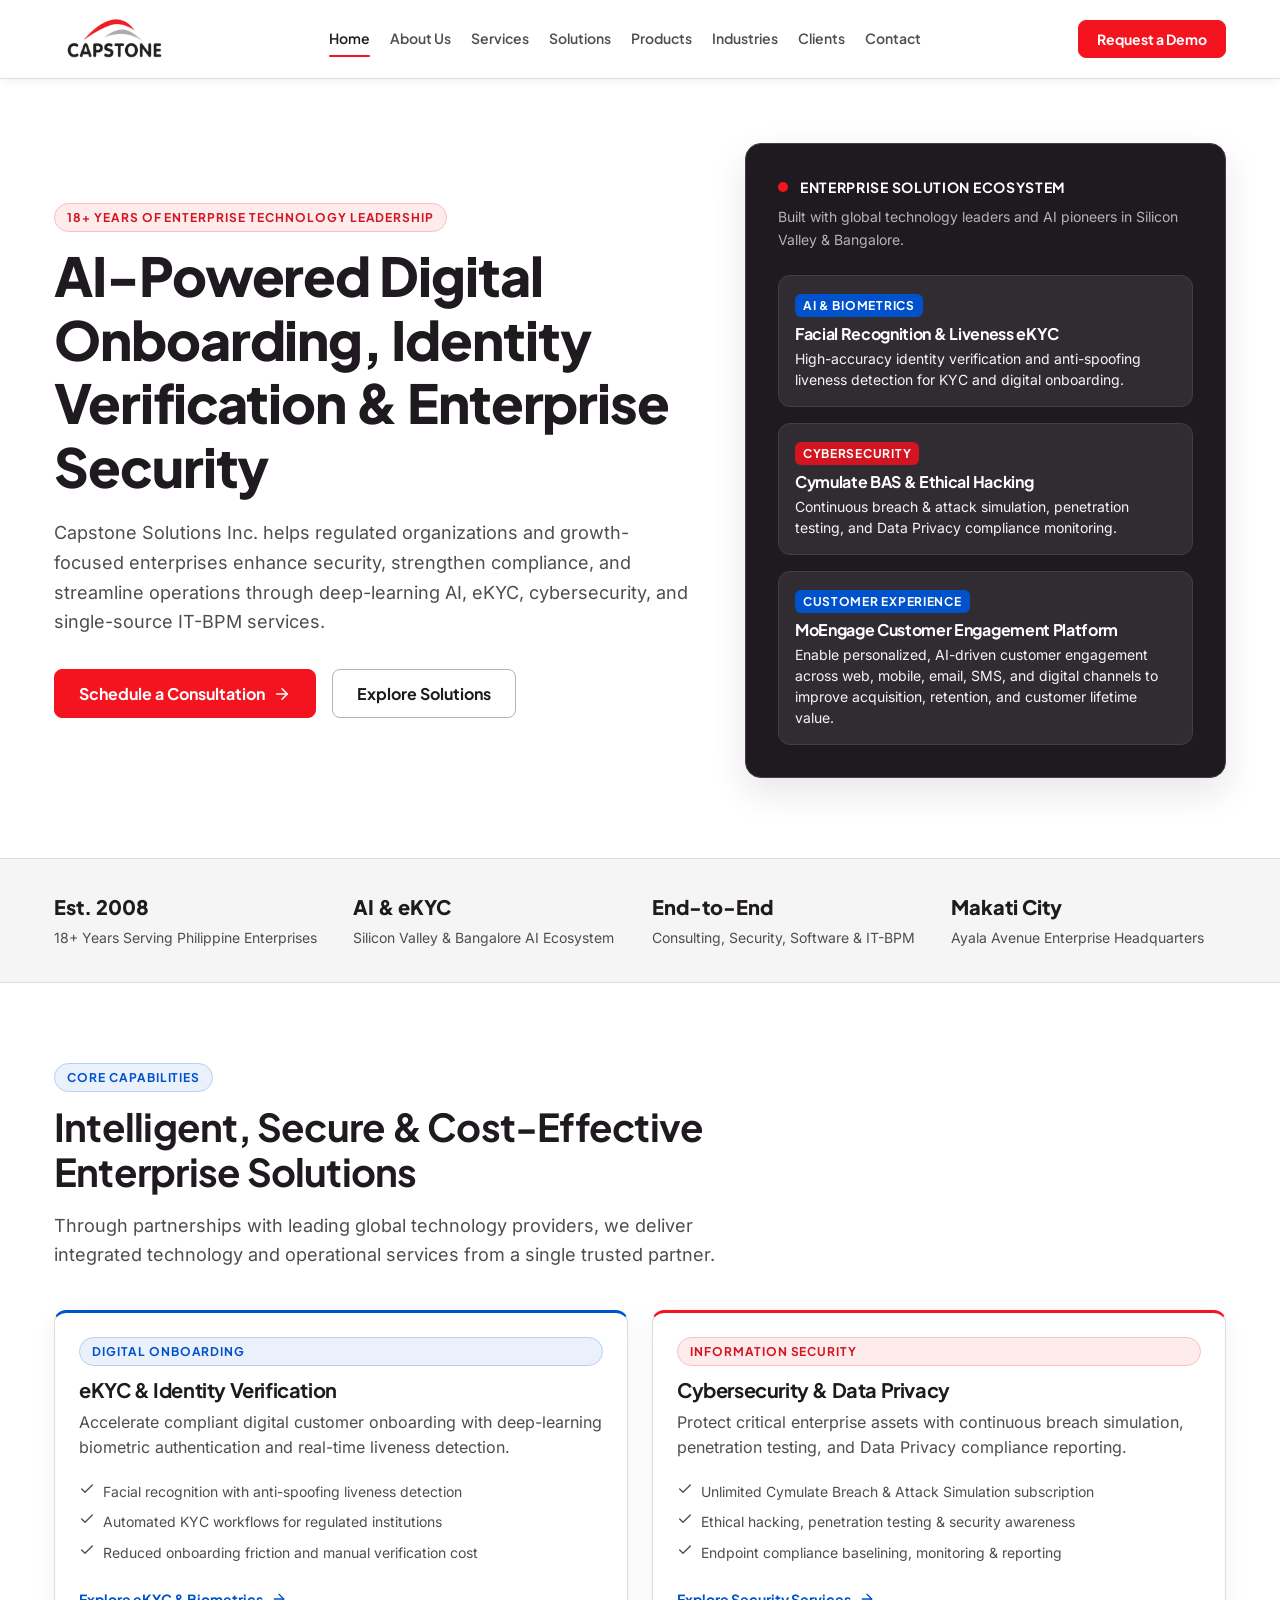
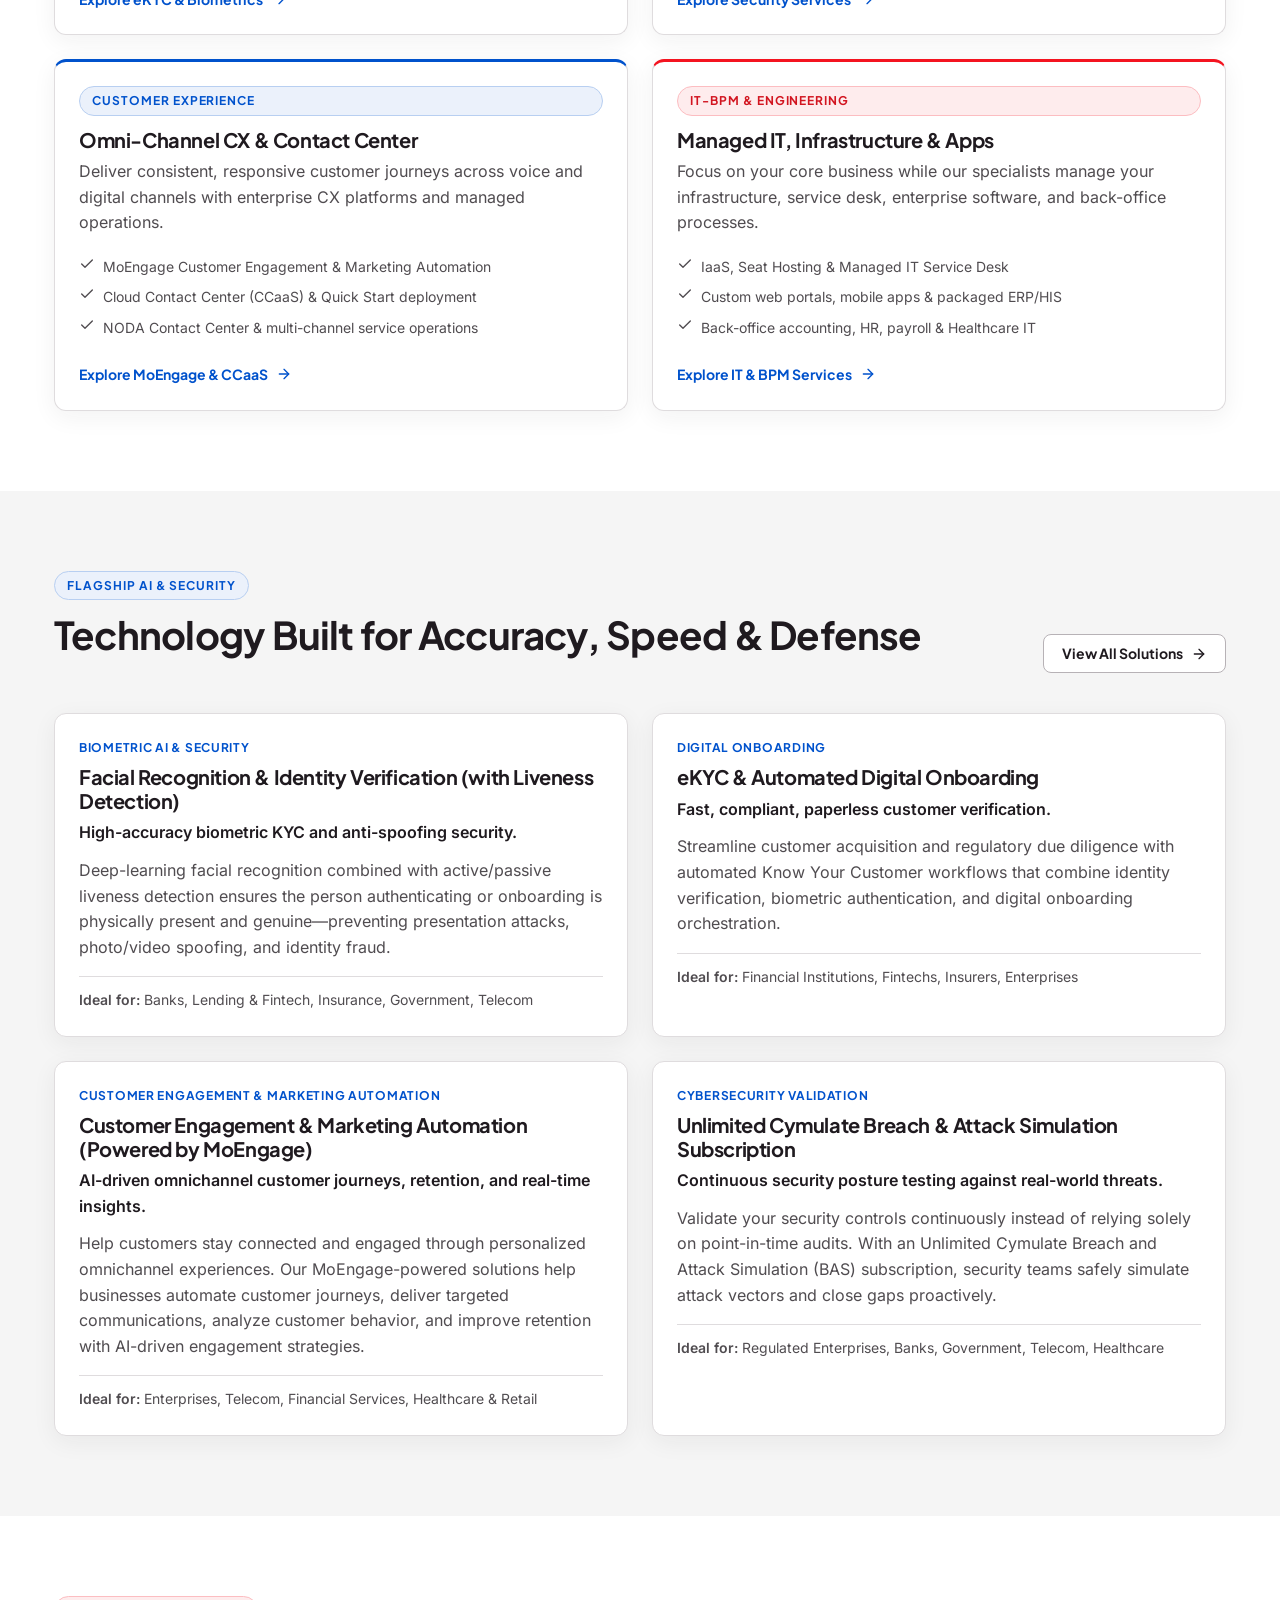
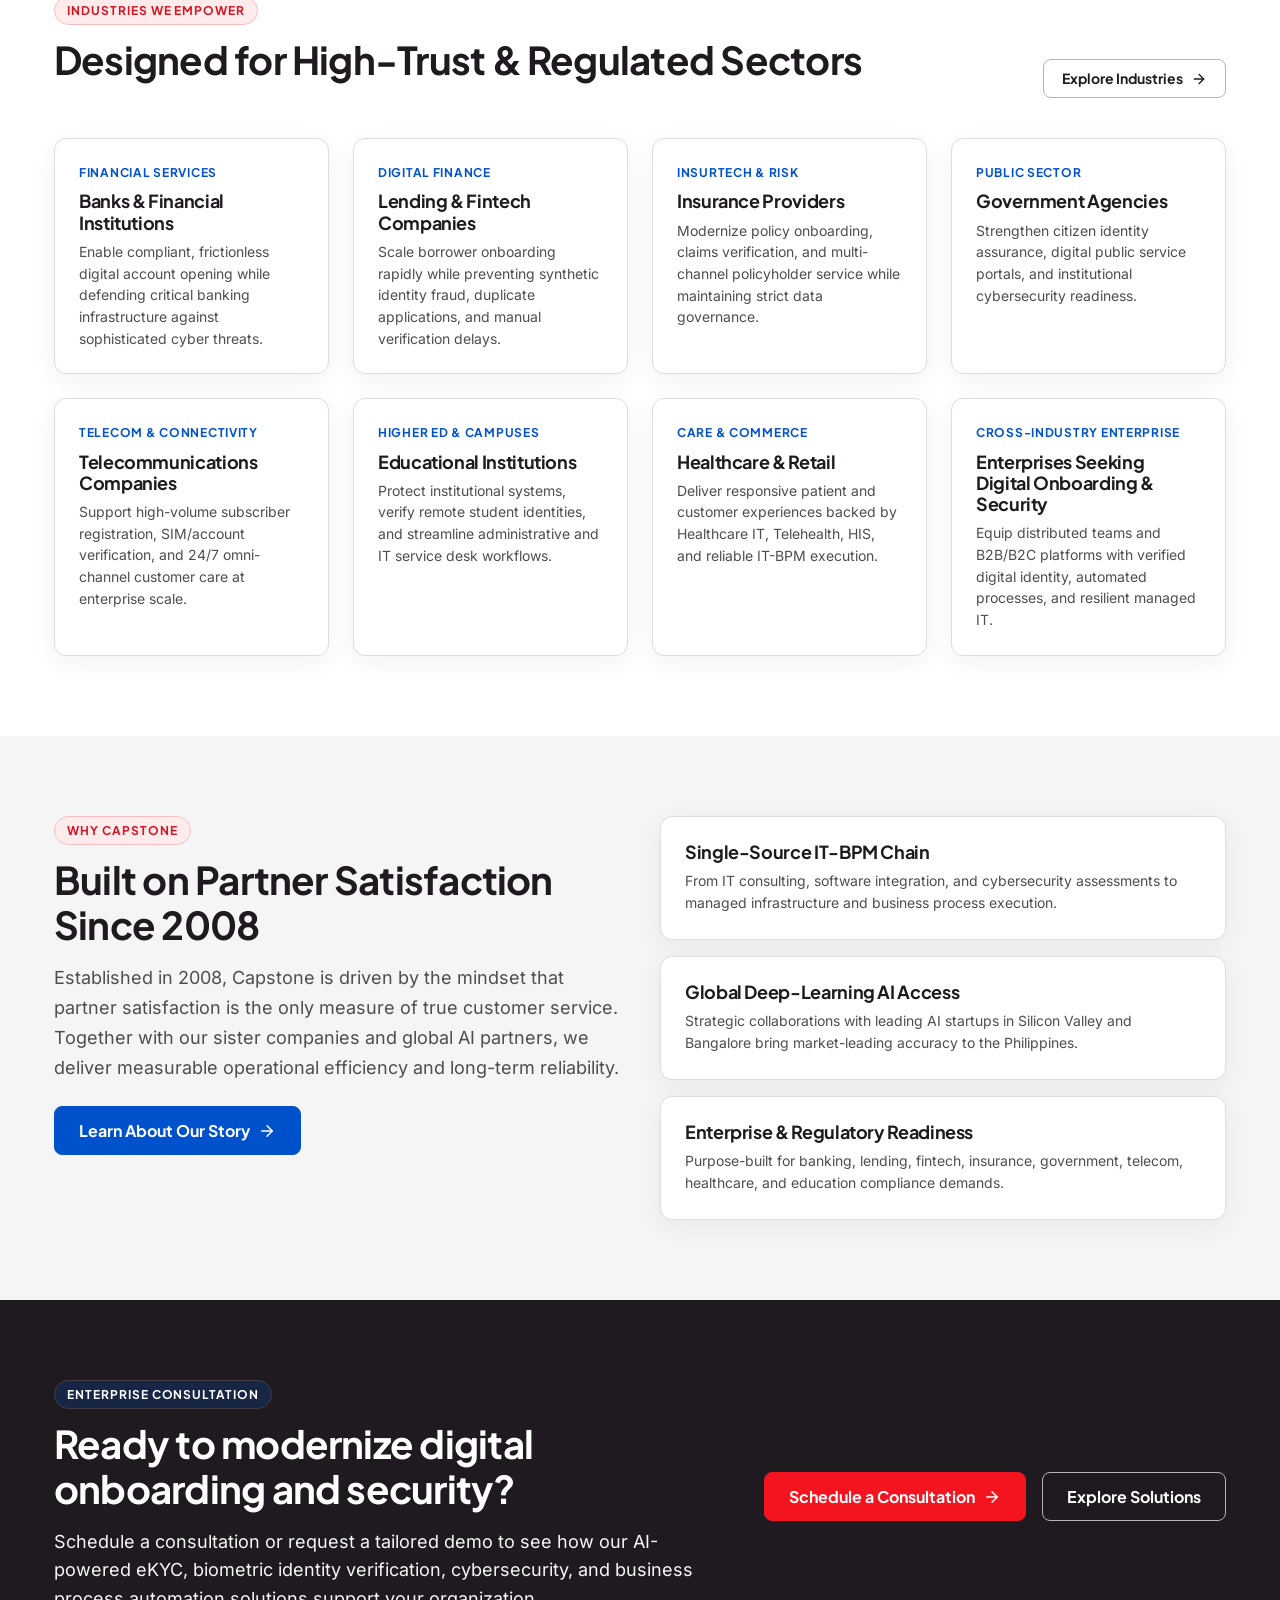
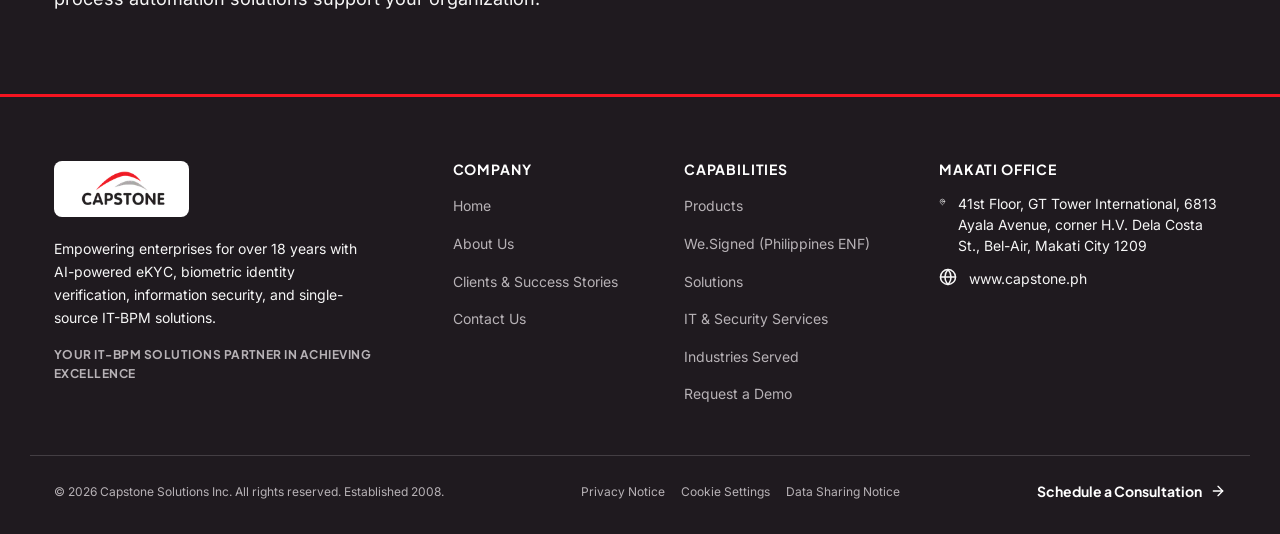
==== commit 7d070426: "Deploy capstone.ph (2026-11-25 06:35:10 UTC)" ====
--- a/index.html
+++ b/index.html
@@ -1,10 +1,10 @@
 <!DOCTYPE html><html lang="en" data-astro-cid-37fxchfa> <head><meta charset="UTF-8"><meta name="viewport" content="width=device-width, initial-scale=1"><title>Home | Capstone Solutions Inc.</title><meta name="description" content="Capstone Solutions Inc. empowers enterprises with AI-powered eKYC, digital onboarding, biometric identity verification, cybersecurity, and IT-BPM services."><link rel="canonical" href="https://capstone.ph/"><link rel="icon" type="image/svg+xml" href="/favicon.svg"><meta property="og:type" content="website"><meta property="og:site_name" content="Capstone Solutions Inc."><meta property="og:title" content="Home | Capstone Solutions Inc."><meta property="og:description" content="Capstone Solutions Inc. empowers enterprises with AI-powered eKYC, digital onboarding, biometric identity verification, cybersecurity, and IT-BPM services."><meta property="og:url" content="https://capstone.ph/"><meta name="twitter:card" content="summary"><meta name="twitter:title" content="Home | Capstone Solutions Inc."><meta name="twitter:description" content="Capstone Solutions Inc. empowers enterprises with AI-powered eKYC, digital onboarding, biometric identity verification, cybersecurity, and IT-BPM services."><link rel="stylesheet" href="/_astro/cookie-settings.lvatCehv.css">
 <style>.cta-banner__inner[data-astro-cid-3dyr47cn]{display:flex;flex-direction:column;gap:var(--space-8);align-items:flex-start;justify-content:space-between}@media(min-width:960px){.cta-banner__inner[data-astro-cid-3dyr47cn]{flex-direction:row;align-items:center}}.cta-banner__copy[data-astro-cid-3dyr47cn]{max-width:40rem}.cta-banner__desc[data-astro-cid-3dyr47cn]{font-size:var(--text-lg);line-height:1.6}.cta-banner__actions[data-astro-cid-3dyr47cn]{display:flex;flex-wrap:wrap;gap:var(--space-4);flex-shrink:0}
 </style>
-<link rel="stylesheet" href="/_astro/index.B2wF_HQ_.css"></head> <body data-astro-cid-37fxchfa> <a href="#main-content" class="skip-link" data-astro-cid-37fxchfa>Skip to main content</a> <header class="site-header" data-astro-cid-3ef6ksr2> <div class="container site-header__inner" data-astro-cid-3ef6ksr2> <a href="/" class="site-header__brand" aria-label="Capstone Solutions Inc." data-astro-cid-3ef6ksr2> <img src="/_astro/capstone-logo.mWWDbuo2_Z1R6G24.webp" alt="Capstone Solutions Inc." loading="eager" data-astro-cid-3ef6ksr2="true" decoding="async" fetchpriority="auto" width="176" height="69" class="site-header__logo"> </a> <nav class="site-nav" aria-label="Primary navigation" data-astro-cid-3ef6ksr2> <ul class="site-nav__list" data-astro-cid-3ef6ksr2> <li data-astro-cid-3ef6ksr2> <a href="/" class="site-nav__link is-active" aria-current="page" data-astro-cid-3ef6ksr2> Home </a> </li><li data-astro-cid-3ef6ksr2> <a href="/about" class="site-nav__link" data-astro-cid-3ef6ksr2> About Us </a> </li><li data-astro-cid-3ef6ksr2> <a href="/services" class="site-nav__link" data-astro-cid-3ef6ksr2> Services </a> </li><li data-astro-cid-3ef6ksr2> <a href="/solutions" class="site-nav__link" data-astro-cid-3ef6ksr2> Solutions </a> </li><li data-astro-cid-3ef6ksr2> <a href="/industries" class="site-nav__link" data-astro-cid-3ef6ksr2> Industries </a> </li><li data-astro-cid-3ef6ksr2> <a href="/clients" class="site-nav__link" data-astro-cid-3ef6ksr2> Clients </a> </li><li data-astro-cid-3ef6ksr2> <a href="/contact" class="site-nav__link" data-astro-cid-3ef6ksr2> Contact </a> </li> </ul> </nav> <div class="site-header__actions" data-astro-cid-3ef6ksr2> <a href="/contact" class="btn btn--primary btn--sm" data-astro-cid-3ef6ksr2> Request a Demo </a> <button type="button" class="mobile-toggle" aria-label="Open navigation menu" aria-expanded="false" aria-controls="mobile-nav-drawer" data-mobile-toggle data-astro-cid-3ef6ksr2> <svg width="24" height="24" viewBox="0 0 24 24" fill="none" stroke="currentColor" stroke-width="2" stroke-linecap="round" stroke-linejoin="round" class aria-hidden="true">           <path d="M4 6h16"></path> <path d="M4 12h16"></path> <path d="M4 18h16"></path>   </svg> </button> </div> </div> <div id="mobile-nav-drawer" class="mobile-drawer" hidden data-mobile-drawer data-astro-cid-3ef6ksr2> <div class="container mobile-drawer__inner" data-astro-cid-3ef6ksr2> <nav aria-label="Mobile navigation" data-astro-cid-3ef6ksr2> <ul class="mobile-drawer__list" data-astro-cid-3ef6ksr2> <li data-astro-cid-3ef6ksr2> <a href="/" class="mobile-drawer__link is-active" aria-current="page" data-astro-cid-3ef6ksr2> Home </a> </li><li data-astro-cid-3ef6ksr2> <a href="/about" class="mobile-drawer__link" data-astro-cid-3ef6ksr2> About Us </a> </li><li data-astro-cid-3ef6ksr2> <a href="/services" class="mobile-drawer__link" data-astro-cid-3ef6ksr2> Services </a> </li><li data-astro-cid-3ef6ksr2> <a href="/solutions" class="mobile-drawer__link" data-astro-cid-3ef6ksr2> Solutions </a> </li><li data-astro-cid-3ef6ksr2> <a href="/industries" class="mobile-drawer__link" data-astro-cid-3ef6ksr2> Industries </a> </li><li data-astro-cid-3ef6ksr2> <a href="/clients" class="mobile-drawer__link" data-astro-cid-3ef6ksr2> Clients </a> </li><li data-astro-cid-3ef6ksr2> <a href="/contact" class="mobile-drawer__link" data-astro-cid-3ef6ksr2> Contact </a> </li> </ul> </nav> <div class="mobile-drawer__cta" data-astro-cid-3ef6ksr2> <a href="/contact" class="btn btn--primary" data-astro-cid-3ef6ksr2> Schedule a Consultation </a> </div> </div> </div> </header> <script type="module">const e=document.querySelector("[data-mobile-toggle]"),t=document.querySelector("[data-mobile-drawer]");if(e instanceof HTMLButtonElement&&t instanceof HTMLElement){const a=()=>{t.hidden=!0,e.setAttribute("aria-expanded","false"),e.setAttribute("aria-label","Open navigation menu")};e.addEventListener("click",()=>{e.getAttribute("aria-expanded")==="true"?a():(t.hidden=!1,e.setAttribute("aria-expanded","true"),e.setAttribute("aria-label","Close navigation menu"))}),document.addEventListener("keydown",n=>{n.key==="Escape"&&e.getAttribute("aria-expanded")==="true"&&(a(),e.focus())})}</script>  <main id="main-content" data-astro-cid-37fxchfa>  <section class="hero" data-astro-cid-j7pv25f6> <div class="container hero__grid" data-astro-cid-j7pv25f6> <div class="hero__content" data-astro-cid-j7pv25f6> <span class="eyebrow eyebrow--brand" data-astro-cid-j7pv25f6>18+ Years of Enterprise Technology Leadership</span> <h1 class="hero__title" data-astro-cid-j7pv25f6>AI-Powered Digital Onboarding, Identity Verification &amp; Enterprise Security</h1> <p class="hero__subtitle" data-astro-cid-j7pv25f6>Capstone Solutions Inc. helps regulated organizations and growth-focused enterprises enhance security, strengthen compliance, and streamline operations through deep-learning AI, eKYC, cybersecurity, and single-source IT-BPM services.</p> <div class="hero__actions" data-astro-cid-j7pv25f6> <a href="/contact" class="btn btn--primary" data-astro-cid-j7pv25f6> Schedule a Consultation <svg width="18" height="18" viewBox="0 0 24 24" fill="none" stroke="currentColor" stroke-width="2" stroke-linecap="round" stroke-linejoin="round" class aria-hidden="true">       <path d="M5 12h14"></path> <path d="m12 5 7 7-7 7"></path>       </svg> </a> <a href="/solutions" class="btn btn--secondary" data-astro-cid-j7pv25f6> Explore Solutions </a> </div> </div> <aside class="hero-panel section--dark" aria-label="Enterprise Solution Ecosystem" data-astro-cid-j7pv25f6> <div class="hero-panel__header" data-astro-cid-j7pv25f6> <span class="hero-panel__dot" aria-hidden="true" data-astro-cid-j7pv25f6></span> <span class="hero-panel__kicker" data-astro-cid-j7pv25f6>Enterprise Solution Ecosystem</span> </div> <p class="hero-panel__sub" data-astro-cid-j7pv25f6>Built with global technology leaders and AI pioneers in Silicon Valley &amp; Bangalore.</p> <div class="hero-panel__list" data-astro-cid-j7pv25f6> <div class="hero-panel__item" data-astro-cid-j7pv25f6> <span class="hero-panel__badge hero-panel__badge--tech" data-astro-cid-j7pv25f6> AI &amp; Biometrics </span> <h2 class="hero-panel__item-title" data-astro-cid-j7pv25f6>Facial Recognition &amp; Liveness eKYC</h2> <p class="hero-panel__item-desc" data-astro-cid-j7pv25f6>High-accuracy identity verification and anti-spoofing liveness detection for KYC and digital onboarding.</p> </div><div class="hero-panel__item" data-astro-cid-j7pv25f6> <span class="hero-panel__badge hero-panel__badge--brand" data-astro-cid-j7pv25f6> Cybersecurity </span> <h2 class="hero-panel__item-title" data-astro-cid-j7pv25f6>Cymulate BAS &amp; Ethical Hacking</h2> <p class="hero-panel__item-desc" data-astro-cid-j7pv25f6>Continuous breach &amp; attack simulation, penetration testing, and Data Privacy compliance monitoring.</p> </div><div class="hero-panel__item" data-astro-cid-j7pv25f6> <span class="hero-panel__badge hero-panel__badge--tech" data-astro-cid-j7pv25f6> Customer Experience </span> <h2 class="hero-panel__item-title" data-astro-cid-j7pv25f6>S360 Omni-Channel &amp; IT-BPM</h2> <p class="hero-panel__item-desc" data-astro-cid-j7pv25f6>Unified customer engagement, CCaaS, managed IT, and custom enterprise application delivery.</p> </div> </div> </aside> </div> </section> <section class="trust-strip section--alt" aria-label="Company trust highlights" data-astro-cid-j7pv25f6> <div class="container trust-strip__grid" data-astro-cid-j7pv25f6> <div class="trust-strip__item" data-astro-cid-j7pv25f6> <p class="trust-strip__value" data-astro-cid-j7pv25f6>Est. 2008</p> <p class="trust-strip__label" data-astro-cid-j7pv25f6>18+ Years Serving Philippine Enterprises</p> </div><div class="trust-strip__item" data-astro-cid-j7pv25f6> <p class="trust-strip__value" data-astro-cid-j7pv25f6>AI &amp; eKYC</p> <p class="trust-strip__label" data-astro-cid-j7pv25f6>Silicon Valley &amp; Bangalore AI Ecosystem</p> </div><div class="trust-strip__item" data-astro-cid-j7pv25f6> <p class="trust-strip__value" data-astro-cid-j7pv25f6>End-to-End</p> <p class="trust-strip__label" data-astro-cid-j7pv25f6>Consulting, Security, Software &amp; IT-BPM</p> </div><div class="trust-strip__item" data-astro-cid-j7pv25f6> <p class="trust-strip__value" data-astro-cid-j7pv25f6>Makati City</p> <p class="trust-strip__label" data-astro-cid-j7pv25f6>Ayala Avenue Enterprise Headquarters</p> </div> </div> </section> <section class="section" data-astro-cid-j7pv25f6> <div class="container" data-astro-cid-j7pv25f6> <div class="section-header" data-astro-cid-j7pv25f6> <span class="eyebrow eyebrow--tech" data-astro-cid-j7pv25f6>Core Capabilities</span> <h2 class="section-title" data-astro-cid-j7pv25f6>Intelligent, Secure &amp; Cost-Effective Enterprise Solutions</h2> <p class="section-subtitle" data-astro-cid-j7pv25f6>Through partnerships with leading global technology providers, we deliver integrated technology and operational services from a single trusted partner.</p> </div> <div class="grid grid--2" data-astro-cid-j7pv25f6> <article class="card pillar-card card--accent-tech" data-astro-cid-j7pv25f6> <span class="eyebrow eyebrow--tech" data-astro-cid-j7pv25f6> Digital Onboarding </span> <h3 class="pillar-card__title" data-astro-cid-j7pv25f6>eKYC &amp; Identity Verification</h3> <p class="pillar-card__desc" data-astro-cid-j7pv25f6>Accelerate compliant digital customer onboarding with deep-learning biometric authentication and real-time liveness detection.</p> <ul class="pillar-card__points" data-astro-cid-j7pv25f6> <li class="pillar-card__point" data-astro-cid-j7pv25f6> <svg width="16" height="16" viewBox="0 0 24 24" fill="none" stroke="currentColor" stroke-width="2" stroke-linecap="round" stroke-linejoin="round" class="pillar-card__check" aria-hidden="true">     <path d="M20 6 9 17l-5-5"></path>       </svg> <span data-astro-cid-j7pv25f6>Facial recognition with anti-spoofing liveness detection</span> </li><li class="pillar-card__point" data-astro-cid-j7pv25f6> <svg width="16" height="16" viewBox="0 0 24 24" fill="none" stroke="currentColor" stroke-width="2" stroke-linecap="round" stroke-linejoin="round" class="pillar-card__check" aria-hidden="true">     <path d="M20 6 9 17l-5-5"></path>       </svg> <span data-astro-cid-j7pv25f6>Automated KYC workflows for regulated institutions</span> </li><li class="pillar-card__point" data-astro-cid-j7pv25f6> <svg width="16" height="16" viewBox="0 0 24 24" fill="none" stroke="currentColor" stroke-width="2" stroke-linecap="round" stroke-linejoin="round" class="pillar-card__check" aria-hidden="true">     <path d="M20 6 9 17l-5-5"></path>       </svg> <span data-astro-cid-j7pv25f6>Reduced onboarding friction and manual verification cost</span> </li> </ul> <a href="/solutions#flagship-solutions" class="pillar-card__link" data-astro-cid-j7pv25f6> Explore eKYC &amp; Biometrics <svg width="16" height="16" viewBox="0 0 24 24" fill="none" stroke="currentColor" stroke-width="2" stroke-linecap="round" stroke-linejoin="round" class aria-hidden="true">       <path d="M5 12h14"></path> <path d="m12 5 7 7-7 7"></path>       </svg> </a> </article><article class="card pillar-card card--accent-brand" data-astro-cid-j7pv25f6> <span class="eyebrow eyebrow--brand" data-astro-cid-j7pv25f6> Information Security </span> <h3 class="pillar-card__title" data-astro-cid-j7pv25f6>Cybersecurity &amp; Data Privacy</h3> <p class="pillar-card__desc" data-astro-cid-j7pv25f6>Protect critical enterprise assets with continuous breach simulation, penetration testing, and Data Privacy compliance reporting.</p> <ul class="pillar-card__points" data-astro-cid-j7pv25f6> <li class="pillar-card__point" data-astro-cid-j7pv25f6> <svg width="16" height="16" viewBox="0 0 24 24" fill="none" stroke="currentColor" stroke-width="2" stroke-linecap="round" stroke-linejoin="round" class="pillar-card__check" aria-hidden="true">     <path d="M20 6 9 17l-5-5"></path>       </svg> <span data-astro-cid-j7pv25f6>Unlimited Cymulate Breach &amp; Attack Simulation subscription</span> </li><li class="pillar-card__point" data-astro-cid-j7pv25f6> <svg width="16" height="16" viewBox="0 0 24 24" fill="none" stroke="currentColor" stroke-width="2" stroke-linecap="round" stroke-linejoin="round" class="pillar-card__check" aria-hidden="true">     <path d="M20 6 9 17l-5-5"></path>       </svg> <span data-astro-cid-j7pv25f6>Ethical hacking, penetration testing &amp; security awareness</span> </li><li class="pillar-card__point" data-astro-cid-j7pv25f6> <svg width="16" height="16" viewBox="0 0 24 24" fill="none" stroke="currentColor" stroke-width="2" stroke-linecap="round" stroke-linejoin="round" class="pillar-card__check" aria-hidden="true">     <path d="M20 6 9 17l-5-5"></path>       </svg> <span data-astro-cid-j7pv25f6>Endpoint compliance baselining, monitoring &amp; reporting</span> </li> </ul> <a href="/services#security-compliance" class="pillar-card__link" data-astro-cid-j7pv25f6> Explore Security Services <svg width="16" height="16" viewBox="0 0 24 24" fill="none" stroke="currentColor" stroke-width="2" stroke-linecap="round" stroke-linejoin="round" class aria-hidden="true">       <path d="M5 12h14"></path> <path d="m12 5 7 7-7 7"></path>       </svg> </a> </article><article class="card pillar-card card--accent-tech" data-astro-cid-j7pv25f6> <span class="eyebrow eyebrow--tech" data-astro-cid-j7pv25f6> Customer Experience </span> <h3 class="pillar-card__title" data-astro-cid-j7pv25f6>Omni-Channel CX &amp; Contact Center</h3> <p class="pillar-card__desc" data-astro-cid-j7pv25f6>Deliver consistent, responsive customer journeys across voice and digital channels with enterprise CX platforms and managed operations.</p> <ul class="pillar-card__points" data-astro-cid-j7pv25f6> <li class="pillar-card__point" data-astro-cid-j7pv25f6> <svg width="16" height="16" viewBox="0 0 24 24" fill="none" stroke="currentColor" stroke-width="2" stroke-linecap="round" stroke-linejoin="round" class="pillar-card__check" aria-hidden="true">     <path d="M20 6 9 17l-5-5"></path>       </svg> <span data-astro-cid-j7pv25f6>S360 Omni-Channel Customer Experience Platform</span> </li><li class="pillar-card__point" data-astro-cid-j7pv25f6> <svg width="16" height="16" viewBox="0 0 24 24" fill="none" stroke="currentColor" stroke-width="2" stroke-linecap="round" stroke-linejoin="round" class="pillar-card__check" aria-hidden="true">     <path d="M20 6 9 17l-5-5"></path>       </svg> <span data-astro-cid-j7pv25f6>Cloud Contact Center (CCaaS) &amp; Quick Start deployment</span> </li><li class="pillar-card__point" data-astro-cid-j7pv25f6> <svg width="16" height="16" viewBox="0 0 24 24" fill="none" stroke="currentColor" stroke-width="2" stroke-linecap="round" stroke-linejoin="round" class="pillar-card__check" aria-hidden="true">     <path d="M20 6 9 17l-5-5"></path>       </svg> <span data-astro-cid-j7pv25f6>NODA Contact Center &amp; multi-channel service operations</span> </li> </ul> <a href="/solutions#flagship-solutions" class="pillar-card__link" data-astro-cid-j7pv25f6> Explore S360 &amp; CCaaS <svg width="16" height="16" viewBox="0 0 24 24" fill="none" stroke="currentColor" stroke-width="2" stroke-linecap="round" stroke-linejoin="round" class aria-hidden="true">       <path d="M5 12h14"></path> <path d="m12 5 7 7-7 7"></path>       </svg> </a> </article><article class="card pillar-card card--accent-brand" data-astro-cid-j7pv25f6> <span class="eyebrow eyebrow--brand" data-astro-cid-j7pv25f6> IT-BPM &amp; Engineering </span> <h3 class="pillar-card__title" data-astro-cid-j7pv25f6>Managed IT, Infrastructure &amp; Apps</h3> <p class="pillar-card__desc" data-astro-cid-j7pv25f6>Focus on your core business while our specialists manage your infrastructure, service desk, enterprise software, and back-office processes.</p> <ul class="pillar-card__points" data-astro-cid-j7pv25f6> <li class="pillar-card__point" data-astro-cid-j7pv25f6> <svg width="16" height="16" viewBox="0 0 24 24" fill="none" stroke="currentColor" stroke-width="2" stroke-linecap="round" stroke-linejoin="round" class="pillar-card__check" aria-hidden="true">     <path d="M20 6 9 17l-5-5"></path>       </svg> <span data-astro-cid-j7pv25f6>IaaS, Seat Hosting &amp; Managed IT Service Desk</span> </li><li class="pillar-card__point" data-astro-cid-j7pv25f6> <svg width="16" height="16" viewBox="0 0 24 24" fill="none" stroke="currentColor" stroke-width="2" stroke-linecap="round" stroke-linejoin="round" class="pillar-card__check" aria-hidden="true">     <path d="M20 6 9 17l-5-5"></path>       </svg> <span data-astro-cid-j7pv25f6>Custom web portals, mobile apps &amp; packaged ERP/HIS</span> </li><li class="pillar-card__point" data-astro-cid-j7pv25f6> <svg width="16" height="16" viewBox="0 0 24 24" fill="none" stroke="currentColor" stroke-width="2" stroke-linecap="round" stroke-linejoin="round" class="pillar-card__check" aria-hidden="true">     <path d="M20 6 9 17l-5-5"></path>       </svg> <span data-astro-cid-j7pv25f6>Back-office accounting, HR, payroll &amp; Healthcare IT</span> </li> </ul> <a href="/services#it-bpm" class="pillar-card__link" data-astro-cid-j7pv25f6> Explore IT &amp; BPM Services <svg width="16" height="16" viewBox="0 0 24 24" fill="none" stroke="currentColor" stroke-width="2" stroke-linecap="round" stroke-linejoin="round" class aria-hidden="true">       <path d="M5 12h14"></path> <path d="m12 5 7 7-7 7"></path>       </svg> </a> </article> </div> </div> </section> <section class="section section--alt" data-astro-cid-j7pv25f6> <div class="container" data-astro-cid-j7pv25f6> <div class="section-split-head" data-astro-cid-j7pv25f6> <div data-astro-cid-j7pv25f6> <span class="eyebrow eyebrow--tech" data-astro-cid-j7pv25f6>Flagship AI & Security</span> <h2 class="section-title" data-astro-cid-j7pv25f6>Technology Built for Accuracy, Speed & Defense</h2> </div> <a href="/solutions" class="btn btn--secondary btn--sm" data-astro-cid-j7pv25f6>
+<link rel="stylesheet" href="/_astro/index.B2wF_HQ_.css"></head> <body data-astro-cid-37fxchfa> <a href="#main-content" class="skip-link" data-astro-cid-37fxchfa>Skip to main content</a> <header class="site-header" data-astro-cid-3ef6ksr2> <div class="container site-header__inner" data-astro-cid-3ef6ksr2> <a href="/" class="site-header__brand" aria-label="Capstone Solutions Inc." data-astro-cid-3ef6ksr2> <img src="/_astro/capstone-logo.mWWDbuo2_Z1R6G24.webp" alt="Capstone Solutions Inc." loading="eager" data-astro-cid-3ef6ksr2="true" decoding="async" fetchpriority="auto" width="176" height="69" class="site-header__logo"> </a> <nav class="site-nav" aria-label="Primary navigation" data-astro-cid-3ef6ksr2> <ul class="site-nav__list" data-astro-cid-3ef6ksr2> <li data-astro-cid-3ef6ksr2> <a href="/" class="site-nav__link is-active" aria-current="page" data-astro-cid-3ef6ksr2> Home </a> </li><li data-astro-cid-3ef6ksr2> <a href="/about" class="site-nav__link" data-astro-cid-3ef6ksr2> About Us </a> </li><li data-astro-cid-3ef6ksr2> <a href="/services" class="site-nav__link" data-astro-cid-3ef6ksr2> Services </a> </li><li data-astro-cid-3ef6ksr2> <a href="/solutions" class="site-nav__link" data-astro-cid-3ef6ksr2> Solutions </a> </li><li data-astro-cid-3ef6ksr2> <a href="/products" class="site-nav__link" data-astro-cid-3ef6ksr2> Products </a> </li><li data-astro-cid-3ef6ksr2> <a href="/industries" class="site-nav__link" data-astro-cid-3ef6ksr2> Industries </a> </li><li data-astro-cid-3ef6ksr2> <a href="/clients" class="site-nav__link" data-astro-cid-3ef6ksr2> Clients </a> </li><li data-astro-cid-3ef6ksr2> <a href="/contact" class="site-nav__link" data-astro-cid-3ef6ksr2> Contact </a> </li> </ul> </nav> <div class="site-header__actions" data-astro-cid-3ef6ksr2> <a href="/contact" class="btn btn--primary btn--sm" data-astro-cid-3ef6ksr2> Request a Demo </a> <button type="button" class="mobile-toggle" aria-label="Open navigation menu" aria-expanded="false" aria-controls="mobile-nav-drawer" data-mobile-toggle data-astro-cid-3ef6ksr2> <svg width="24" height="24" viewBox="0 0 24 24" fill="none" stroke="currentColor" stroke-width="2" stroke-linecap="round" stroke-linejoin="round" class aria-hidden="true">            <path d="M4 6h16"></path> <path d="M4 12h16"></path> <path d="M4 18h16"></path>   </svg> </button> </div> </div> <div id="mobile-nav-drawer" class="mobile-drawer" hidden data-mobile-drawer data-astro-cid-3ef6ksr2> <div class="container mobile-drawer__inner" data-astro-cid-3ef6ksr2> <nav aria-label="Mobile navigation" data-astro-cid-3ef6ksr2> <ul class="mobile-drawer__list" data-astro-cid-3ef6ksr2> <li data-astro-cid-3ef6ksr2> <a href="/" class="mobile-drawer__link is-active" aria-current="page" data-astro-cid-3ef6ksr2> Home </a> </li><li data-astro-cid-3ef6ksr2> <a href="/about" class="mobile-drawer__link" data-astro-cid-3ef6ksr2> About Us </a> </li><li data-astro-cid-3ef6ksr2> <a href="/services" class="mobile-drawer__link" data-astro-cid-3ef6ksr2> Services </a> </li><li data-astro-cid-3ef6ksr2> <a href="/solutions" class="mobile-drawer__link" data-astro-cid-3ef6ksr2> Solutions </a> </li><li data-astro-cid-3ef6ksr2> <a href="/products" class="mobile-drawer__link" data-astro-cid-3ef6ksr2> Products </a> </li><li data-astro-cid-3ef6ksr2> <a href="/industries" class="mobile-drawer__link" data-astro-cid-3ef6ksr2> Industries </a> </li><li data-astro-cid-3ef6ksr2> <a href="/clients" class="mobile-drawer__link" data-astro-cid-3ef6ksr2> Clients </a> </li><li data-astro-cid-3ef6ksr2> <a href="/contact" class="mobile-drawer__link" data-astro-cid-3ef6ksr2> Contact </a> </li> </ul> </nav> <div class="mobile-drawer__cta" data-astro-cid-3ef6ksr2> <a href="/contact" class="btn btn--primary" data-astro-cid-3ef6ksr2> Schedule a Consultation </a> </div> </div> </div> </header> <script type="module">const e=document.querySelector("[data-mobile-toggle]"),t=document.querySelector("[data-mobile-drawer]");if(e instanceof HTMLButtonElement&&t instanceof HTMLElement){const a=()=>{t.hidden=!0,e.setAttribute("aria-expanded","false"),e.setAttribute("aria-label","Open navigation menu")};e.addEventListener("click",()=>{e.getAttribute("aria-expanded")==="true"?a():(t.hidden=!1,e.setAttribute("aria-expanded","true"),e.setAttribute("aria-label","Close navigation menu"))}),document.addEventListener("keydown",n=>{n.key==="Escape"&&e.getAttribute("aria-expanded")==="true"&&(a(),e.focus())})}</script>  <main id="main-content" data-astro-cid-37fxchfa>  <section class="hero" data-astro-cid-j7pv25f6> <div class="container hero__grid" data-astro-cid-j7pv25f6> <div class="hero__content" data-astro-cid-j7pv25f6> <span class="eyebrow eyebrow--brand" data-astro-cid-j7pv25f6>18+ Years of Enterprise Technology Leadership</span> <h1 class="hero__title" data-astro-cid-j7pv25f6>AI-Powered Digital Onboarding, Identity Verification &amp; Enterprise Security</h1> <p class="hero__subtitle" data-astro-cid-j7pv25f6>Capstone Solutions Inc. helps regulated organizations and growth-focused enterprises enhance security, strengthen compliance, and streamline operations through deep-learning AI, eKYC, cybersecurity, and single-source IT-BPM services.</p> <div class="hero__actions" data-astro-cid-j7pv25f6> <a href="/contact" class="btn btn--primary" data-astro-cid-j7pv25f6> Schedule a Consultation <svg width="18" height="18" viewBox="0 0 24 24" fill="none" stroke="currentColor" stroke-width="2" stroke-linecap="round" stroke-linejoin="round" class aria-hidden="true">       <path d="M5 12h14"></path> <path d="m12 5 7 7-7 7"></path>        </svg> </a> <a href="/solutions" class="btn btn--secondary" data-astro-cid-j7pv25f6> Explore Solutions </a> </div> </div> <aside class="hero-panel section--dark" aria-label="Enterprise Solution Ecosystem" data-astro-cid-j7pv25f6> <div class="hero-panel__header" data-astro-cid-j7pv25f6> <span class="hero-panel__dot" aria-hidden="true" data-astro-cid-j7pv25f6></span> <span class="hero-panel__kicker" data-astro-cid-j7pv25f6>Enterprise Solution Ecosystem</span> </div> <p class="hero-panel__sub" data-astro-cid-j7pv25f6>Built with global technology leaders and AI pioneers in Silicon Valley &amp; Bangalore.</p> <div class="hero-panel__list" data-astro-cid-j7pv25f6> <div class="hero-panel__item" data-astro-cid-j7pv25f6> <span class="hero-panel__badge hero-panel__badge--tech" data-astro-cid-j7pv25f6> AI &amp; Biometrics </span> <h2 class="hero-panel__item-title" data-astro-cid-j7pv25f6>Facial Recognition &amp; Liveness eKYC</h2> <p class="hero-panel__item-desc" data-astro-cid-j7pv25f6>High-accuracy identity verification and anti-spoofing liveness detection for KYC and digital onboarding.</p> </div><div class="hero-panel__item" data-astro-cid-j7pv25f6> <span class="hero-panel__badge hero-panel__badge--brand" data-astro-cid-j7pv25f6> Cybersecurity </span> <h2 class="hero-panel__item-title" data-astro-cid-j7pv25f6>Cymulate BAS &amp; Ethical Hacking</h2> <p class="hero-panel__item-desc" data-astro-cid-j7pv25f6>Continuous breach &amp; attack simulation, penetration testing, and Data Privacy compliance monitoring.</p> </div><div class="hero-panel__item" data-astro-cid-j7pv25f6> <span class="hero-panel__badge hero-panel__badge--tech" data-astro-cid-j7pv25f6> Customer Experience </span> <h2 class="hero-panel__item-title" data-astro-cid-j7pv25f6>MoEngage Customer Engagement Platform</h2> <p class="hero-panel__item-desc" data-astro-cid-j7pv25f6>Enable personalized, AI-driven customer engagement across web, mobile, email, SMS, and digital channels to improve acquisition, retention, and customer lifetime value.</p> </div> </div> </aside> </div> </section> <section class="trust-strip section--alt" aria-label="Company trust highlights" data-astro-cid-j7pv25f6> <div class="container trust-strip__grid" data-astro-cid-j7pv25f6> <div class="trust-strip__item" data-astro-cid-j7pv25f6> <p class="trust-strip__value" data-astro-cid-j7pv25f6>Est. 2008</p> <p class="trust-strip__label" data-astro-cid-j7pv25f6>18+ Years Serving Philippine Enterprises</p> </div><div class="trust-strip__item" data-astro-cid-j7pv25f6> <p class="trust-strip__value" data-astro-cid-j7pv25f6>AI &amp; eKYC</p> <p class="trust-strip__label" data-astro-cid-j7pv25f6>Silicon Valley &amp; Bangalore AI Ecosystem</p> </div><div class="trust-strip__item" data-astro-cid-j7pv25f6> <p class="trust-strip__value" data-astro-cid-j7pv25f6>End-to-End</p> <p class="trust-strip__label" data-astro-cid-j7pv25f6>Consulting, Security, Software &amp; IT-BPM</p> </div><div class="trust-strip__item" data-astro-cid-j7pv25f6> <p class="trust-strip__value" data-astro-cid-j7pv25f6>Makati City</p> <p class="trust-strip__label" data-astro-cid-j7pv25f6>Ayala Avenue Enterprise Headquarters</p> </div> </div> </section> <section class="section" data-astro-cid-j7pv25f6> <div class="container" data-astro-cid-j7pv25f6> <div class="section-header" data-astro-cid-j7pv25f6> <span class="eyebrow eyebrow--tech" data-astro-cid-j7pv25f6>Core Capabilities</span> <h2 class="section-title" data-astro-cid-j7pv25f6>Intelligent, Secure &amp; Cost-Effective Enterprise Solutions</h2> <p class="section-subtitle" data-astro-cid-j7pv25f6>Through partnerships with leading global technology providers, we deliver integrated technology and operational services from a single trusted partner.</p> </div> <div class="grid grid--2" data-astro-cid-j7pv25f6> <article class="card pillar-card card--accent-tech" data-astro-cid-j7pv25f6> <span class="eyebrow eyebrow--tech" data-astro-cid-j7pv25f6> Digital Onboarding </span> <h3 class="pillar-card__title" data-astro-cid-j7pv25f6>eKYC &amp; Identity Verification</h3> <p class="pillar-card__desc" data-astro-cid-j7pv25f6>Accelerate compliant digital customer onboarding with deep-learning biometric authentication and real-time liveness detection.</p> <ul class="pillar-card__points" data-astro-cid-j7pv25f6> <li class="pillar-card__point" data-astro-cid-j7pv25f6> <svg width="16" height="16" viewBox="0 0 24 24" fill="none" stroke="currentColor" stroke-width="2" stroke-linecap="round" stroke-linejoin="round" class="pillar-card__check" aria-hidden="true">     <path d="M20 6 9 17l-5-5"></path>        </svg> <span data-astro-cid-j7pv25f6>Facial recognition with anti-spoofing liveness detection</span> </li><li class="pillar-card__point" data-astro-cid-j7pv25f6> <svg width="16" height="16" viewBox="0 0 24 24" fill="none" stroke="currentColor" stroke-width="2" stroke-linecap="round" stroke-linejoin="round" class="pillar-card__check" aria-hidden="true">     <path d="M20 6 9 17l-5-5"></path>        </svg> <span data-astro-cid-j7pv25f6>Automated KYC workflows for regulated institutions</span> </li><li class="pillar-card__point" data-astro-cid-j7pv25f6> <svg width="16" height="16" viewBox="0 0 24 24" fill="none" stroke="currentColor" stroke-width="2" stroke-linecap="round" stroke-linejoin="round" class="pillar-card__check" aria-hidden="true">     <path d="M20 6 9 17l-5-5"></path>        </svg> <span data-astro-cid-j7pv25f6>Reduced onboarding friction and manual verification cost</span> </li> </ul> <a href="/solutions#flagship-solutions" class="pillar-card__link" data-astro-cid-j7pv25f6> Explore eKYC &amp; Biometrics <svg width="16" height="16" viewBox="0 0 24 24" fill="none" stroke="currentColor" stroke-width="2" stroke-linecap="round" stroke-linejoin="round" class aria-hidden="true">       <path d="M5 12h14"></path> <path d="m12 5 7 7-7 7"></path>        </svg> </a> </article><article class="card pillar-card card--accent-brand" data-astro-cid-j7pv25f6> <span class="eyebrow eyebrow--brand" data-astro-cid-j7pv25f6> Information Security </span> <h3 class="pillar-card__title" data-astro-cid-j7pv25f6>Cybersecurity &amp; Data Privacy</h3> <p class="pillar-card__desc" data-astro-cid-j7pv25f6>Protect critical enterprise assets with continuous breach simulation, penetration testing, and Data Privacy compliance reporting.</p> <ul class="pillar-card__points" data-astro-cid-j7pv25f6> <li class="pillar-card__point" data-astro-cid-j7pv25f6> <svg width="16" height="16" viewBox="0 0 24 24" fill="none" stroke="currentColor" stroke-width="2" stroke-linecap="round" stroke-linejoin="round" class="pillar-card__check" aria-hidden="true">     <path d="M20 6 9 17l-5-5"></path>        </svg> <span data-astro-cid-j7pv25f6>Unlimited Cymulate Breach &amp; Attack Simulation subscription</span> </li><li class="pillar-card__point" data-astro-cid-j7pv25f6> <svg width="16" height="16" viewBox="0 0 24 24" fill="none" stroke="currentColor" stroke-width="2" stroke-linecap="round" stroke-linejoin="round" class="pillar-card__check" aria-hidden="true">     <path d="M20 6 9 17l-5-5"></path>        </svg> <span data-astro-cid-j7pv25f6>Ethical hacking, penetration testing &amp; security awareness</span> </li><li class="pillar-card__point" data-astro-cid-j7pv25f6> <svg width="16" height="16" viewBox="0 0 24 24" fill="none" stroke="currentColor" stroke-width="2" stroke-linecap="round" stroke-linejoin="round" class="pillar-card__check" aria-hidden="true">     <path d="M20 6 9 17l-5-5"></path>        </svg> <span data-astro-cid-j7pv25f6>Endpoint compliance baselining, monitoring &amp; reporting</span> </li> </ul> <a href="/services#security-compliance" class="pillar-card__link" data-astro-cid-j7pv25f6> Explore Security Services <svg width="16" height="16" viewBox="0 0 24 24" fill="none" stroke="currentColor" stroke-width="2" stroke-linecap="round" stroke-linejoin="round" class aria-hidden="true">       <path d="M5 12h14"></path> <path d="m12 5 7 7-7 7"></path>        </svg> </a> </article><article class="card pillar-card card--accent-tech" data-astro-cid-j7pv25f6> <span class="eyebrow eyebrow--tech" data-astro-cid-j7pv25f6> Customer Experience </span> <h3 class="pillar-card__title" data-astro-cid-j7pv25f6>Omni-Channel CX &amp; Contact Center</h3> <p class="pillar-card__desc" data-astro-cid-j7pv25f6>Deliver consistent, responsive customer journeys across voice and digital channels with enterprise CX platforms and managed operations.</p> <ul class="pillar-card__points" data-astro-cid-j7pv25f6> <li class="pillar-card__point" data-astro-cid-j7pv25f6> <svg width="16" height="16" viewBox="0 0 24 24" fill="none" stroke="currentColor" stroke-width="2" stroke-linecap="round" stroke-linejoin="round" class="pillar-card__check" aria-hidden="true">     <path d="M20 6 9 17l-5-5"></path>        </svg> <span data-astro-cid-j7pv25f6>MoEngage Customer Engagement &amp; Marketing Automation</span> </li><li class="pillar-card__point" data-astro-cid-j7pv25f6> <svg width="16" height="16" viewBox="0 0 24 24" fill="none" stroke="currentColor" stroke-width="2" stroke-linecap="round" stroke-linejoin="round" class="pillar-card__check" aria-hidden="true">     <path d="M20 6 9 17l-5-5"></path>        </svg> <span data-astro-cid-j7pv25f6>Cloud Contact Center (CCaaS) &amp; Quick Start deployment</span> </li><li class="pillar-card__point" data-astro-cid-j7pv25f6> <svg width="16" height="16" viewBox="0 0 24 24" fill="none" stroke="currentColor" stroke-width="2" stroke-linecap="round" stroke-linejoin="round" class="pillar-card__check" aria-hidden="true">     <path d="M20 6 9 17l-5-5"></path>        </svg> <span data-astro-cid-j7pv25f6>NODA Contact Center &amp; multi-channel service operations</span> </li> </ul> <a href="/solutions#flagship-solutions" class="pillar-card__link" data-astro-cid-j7pv25f6> Explore MoEngage &amp; CCaaS <svg width="16" height="16" viewBox="0 0 24 24" fill="none" stroke="currentColor" stroke-width="2" stroke-linecap="round" stroke-linejoin="round" class aria-hidden="true">       <path d="M5 12h14"></path> <path d="m12 5 7 7-7 7"></path>        </svg> </a> </article><article class="card pillar-card card--accent-brand" data-astro-cid-j7pv25f6> <span class="eyebrow eyebrow--brand" data-astro-cid-j7pv25f6> IT-BPM &amp; Engineering </span> <h3 class="pillar-card__title" data-astro-cid-j7pv25f6>Managed IT, Infrastructure &amp; Apps</h3> <p class="pillar-card__desc" data-astro-cid-j7pv25f6>Focus on your core business while our specialists manage your infrastructure, service desk, enterprise software, and back-office processes.</p> <ul class="pillar-card__points" data-astro-cid-j7pv25f6> <li class="pillar-card__point" data-astro-cid-j7pv25f6> <svg width="16" height="16" viewBox="0 0 24 24" fill="none" stroke="currentColor" stroke-width="2" stroke-linecap="round" stroke-linejoin="round" class="pillar-card__check" aria-hidden="true">     <path d="M20 6 9 17l-5-5"></path>        </svg> <span data-astro-cid-j7pv25f6>IaaS, Seat Hosting &amp; Managed IT Service Desk</span> </li><li class="pillar-card__point" data-astro-cid-j7pv25f6> <svg width="16" height="16" viewBox="0 0 24 24" fill="none" stroke="currentColor" stroke-width="2" stroke-linecap="round" stroke-linejoin="round" class="pillar-card__check" aria-hidden="true">     <path d="M20 6 9 17l-5-5"></path>        </svg> <span data-astro-cid-j7pv25f6>Custom web portals, mobile apps &amp; packaged ERP/HIS</span> </li><li class="pillar-card__point" data-astro-cid-j7pv25f6> <svg width="16" height="16" viewBox="0 0 24 24" fill="none" stroke="currentColor" stroke-width="2" stroke-linecap="round" stroke-linejoin="round" class="pillar-card__check" aria-hidden="true">     <path d="M20 6 9 17l-5-5"></path>        </svg> <span data-astro-cid-j7pv25f6>Back-office accounting, HR, payroll &amp; Healthcare IT</span> </li> </ul> <a href="/services#it-bpm" class="pillar-card__link" data-astro-cid-j7pv25f6> Explore IT &amp; BPM Services <svg width="16" height="16" viewBox="0 0 24 24" fill="none" stroke="currentColor" stroke-width="2" stroke-linecap="round" stroke-linejoin="round" class aria-hidden="true">       <path d="M5 12h14"></path> <path d="m12 5 7 7-7 7"></path>        </svg> </a> </article> </div> </div> </section> <section class="section section--alt" data-astro-cid-j7pv25f6> <div class="container" data-astro-cid-j7pv25f6> <div class="section-split-head" data-astro-cid-j7pv25f6> <div data-astro-cid-j7pv25f6> <span class="eyebrow eyebrow--tech" data-astro-cid-j7pv25f6>Flagship AI & Security</span> <h2 class="section-title" data-astro-cid-j7pv25f6>Technology Built for Accuracy, Speed & Defense</h2> </div> <a href="/solutions" class="btn btn--secondary btn--sm" data-astro-cid-j7pv25f6>
 View All Solutions
-<svg width="16" height="16" viewBox="0 0 24 24" fill="none" stroke="currentColor" stroke-width="2" stroke-linecap="round" stroke-linejoin="round" class aria-hidden="true">       <path d="M5 12h14"></path> <path d="m12 5 7 7-7 7"></path>       </svg> </a> </div> <div class="grid grid--2" data-astro-cid-j7pv25f6> <article class="card solution-preview" data-astro-cid-j7pv25f6> <p class="solution-preview__cat" data-astro-cid-j7pv25f6>Biometric AI &amp; Security</p> <h3 class="solution-preview__title" data-astro-cid-j7pv25f6>Facial Recognition &amp; Identity Verification (with Liveness Detection)</h3> <p class="solution-preview__tagline" data-astro-cid-j7pv25f6>High-accuracy biometric KYC and anti-spoofing security.</p> <p class="solution-preview__desc" data-astro-cid-j7pv25f6>Deep-learning facial recognition combined with active/passive liveness detection ensures the person authenticating or onboarding is physically present and genuine—preventing presentation attacks, photo/video spoofing, and identity fraud.</p> <p class="solution-preview__fit" data-astro-cid-j7pv25f6> <strong data-astro-cid-j7pv25f6>Ideal for:</strong> Banks, Lending &amp; Fintech, Insurance, Government, Telecom </p> </article><article class="card solution-preview" data-astro-cid-j7pv25f6> <p class="solution-preview__cat" data-astro-cid-j7pv25f6>Digital Onboarding</p> <h3 class="solution-preview__title" data-astro-cid-j7pv25f6>eKYC &amp; Automated Digital Onboarding</h3> <p class="solution-preview__tagline" data-astro-cid-j7pv25f6>Fast, compliant, paperless customer verification.</p> <p class="solution-preview__desc" data-astro-cid-j7pv25f6>Streamline customer acquisition and regulatory due diligence with automated Know Your Customer workflows that combine identity verification, biometric authentication, and digital onboarding orchestration.</p> <p class="solution-preview__fit" data-astro-cid-j7pv25f6> <strong data-astro-cid-j7pv25f6>Ideal for:</strong> Financial Institutions, Fintechs, Insurers, Enterprises </p> </article><article class="card solution-preview" data-astro-cid-j7pv25f6> <p class="solution-preview__cat" data-astro-cid-j7pv25f6>Customer Experience</p> <h3 class="solution-preview__title" data-astro-cid-j7pv25f6>S360 Omni-Channel Customer Experience Platform</h3> <p class="solution-preview__tagline" data-astro-cid-j7pv25f6>Unified customer engagement across every touchpoint.</p> <p class="solution-preview__desc" data-astro-cid-j7pv25f6>Connect voice, digital messaging, and service workflows inside a cohesive omni-channel experience platform so teams respond faster with full customer context.</p> <p class="solution-preview__fit" data-astro-cid-j7pv25f6> <strong data-astro-cid-j7pv25f6>Ideal for:</strong> Enterprises, Telecom, Financial Services, Healthcare &amp; Retail </p> </article><article class="card solution-preview" data-astro-cid-j7pv25f6> <p class="solution-preview__cat" data-astro-cid-j7pv25f6>Cybersecurity Validation</p> <h3 class="solution-preview__title" data-astro-cid-j7pv25f6>Unlimited Cymulate Breach &amp; Attack Simulation Subscription</h3> <p class="solution-preview__tagline" data-astro-cid-j7pv25f6>Continuous security posture testing against real-world threats.</p> <p class="solution-preview__desc" data-astro-cid-j7pv25f6>Validate your security controls continuously instead of relying solely on point-in-time audits. With an Unlimited Cymulate Breach and Attack Simulation (BAS) subscription, security teams safely simulate attack vectors and close gaps proactively.</p> <p class="solution-preview__fit" data-astro-cid-j7pv25f6> <strong data-astro-cid-j7pv25f6>Ideal for:</strong> Regulated Enterprises, Banks, Government, Telecom, Healthcare </p> </article> </div> </div> </section> <section class="section" data-astro-cid-j7pv25f6> <div class="container" data-astro-cid-j7pv25f6> <div class="section-split-head" data-astro-cid-j7pv25f6> <div data-astro-cid-j7pv25f6> <span class="eyebrow eyebrow--brand" data-astro-cid-j7pv25f6>Industries We Empower</span> <h2 class="section-title" data-astro-cid-j7pv25f6>Designed for High-Trust & Regulated Sectors</h2> </div> <a href="/industries" class="btn btn--secondary btn--sm" data-astro-cid-j7pv25f6>
+<svg width="16" height="16" viewBox="0 0 24 24" fill="none" stroke="currentColor" stroke-width="2" stroke-linecap="round" stroke-linejoin="round" class aria-hidden="true">       <path d="M5 12h14"></path> <path d="m12 5 7 7-7 7"></path>        </svg> </a> </div> <div class="grid grid--2" data-astro-cid-j7pv25f6> <article class="card solution-preview" data-astro-cid-j7pv25f6> <p class="solution-preview__cat" data-astro-cid-j7pv25f6>Biometric AI &amp; Security</p> <h3 class="solution-preview__title" data-astro-cid-j7pv25f6>Facial Recognition &amp; Identity Verification (with Liveness Detection)</h3> <p class="solution-preview__tagline" data-astro-cid-j7pv25f6>High-accuracy biometric KYC and anti-spoofing security.</p> <p class="solution-preview__desc" data-astro-cid-j7pv25f6>Deep-learning facial recognition combined with active/passive liveness detection ensures the person authenticating or onboarding is physically present and genuine—preventing presentation attacks, photo/video spoofing, and identity fraud.</p> <p class="solution-preview__fit" data-astro-cid-j7pv25f6> <strong data-astro-cid-j7pv25f6>Ideal for:</strong> Banks, Lending &amp; Fintech, Insurance, Government, Telecom </p> </article><article class="card solution-preview" data-astro-cid-j7pv25f6> <p class="solution-preview__cat" data-astro-cid-j7pv25f6>Digital Onboarding</p> <h3 class="solution-preview__title" data-astro-cid-j7pv25f6>eKYC &amp; Automated Digital Onboarding</h3> <p class="solution-preview__tagline" data-astro-cid-j7pv25f6>Fast, compliant, paperless customer verification.</p> <p class="solution-preview__desc" data-astro-cid-j7pv25f6>Streamline customer acquisition and regulatory due diligence with automated Know Your Customer workflows that combine identity verification, biometric authentication, and digital onboarding orchestration.</p> <p class="solution-preview__fit" data-astro-cid-j7pv25f6> <strong data-astro-cid-j7pv25f6>Ideal for:</strong> Financial Institutions, Fintechs, Insurers, Enterprises </p> </article><article class="card solution-preview" data-astro-cid-j7pv25f6> <p class="solution-preview__cat" data-astro-cid-j7pv25f6>Customer Engagement &amp; Marketing Automation</p> <h3 class="solution-preview__title" data-astro-cid-j7pv25f6>Customer Engagement &amp; Marketing Automation (Powered by MoEngage)</h3> <p class="solution-preview__tagline" data-astro-cid-j7pv25f6>AI-driven omnichannel customer journeys, retention, and real-time insights.</p> <p class="solution-preview__desc" data-astro-cid-j7pv25f6>Help customers stay connected and engaged through personalized omnichannel experiences. Our MoEngage-powered solutions help businesses automate customer journeys, deliver targeted communications, analyze customer behavior, and improve retention with AI-driven engagement strategies.</p> <p class="solution-preview__fit" data-astro-cid-j7pv25f6> <strong data-astro-cid-j7pv25f6>Ideal for:</strong> Enterprises, Telecom, Financial Services, Healthcare &amp; Retail </p> </article><article class="card solution-preview" data-astro-cid-j7pv25f6> <p class="solution-preview__cat" data-astro-cid-j7pv25f6>Cybersecurity Validation</p> <h3 class="solution-preview__title" data-astro-cid-j7pv25f6>Unlimited Cymulate Breach &amp; Attack Simulation Subscription</h3> <p class="solution-preview__tagline" data-astro-cid-j7pv25f6>Continuous security posture testing against real-world threats.</p> <p class="solution-preview__desc" data-astro-cid-j7pv25f6>Validate your security controls continuously instead of relying solely on point-in-time audits. With an Unlimited Cymulate Breach and Attack Simulation (BAS) subscription, security teams safely simulate attack vectors and close gaps proactively.</p> <p class="solution-preview__fit" data-astro-cid-j7pv25f6> <strong data-astro-cid-j7pv25f6>Ideal for:</strong> Regulated Enterprises, Banks, Government, Telecom, Healthcare </p> </article> </div> </div> </section> <section class="section" data-astro-cid-j7pv25f6> <div class="container" data-astro-cid-j7pv25f6> <div class="section-split-head" data-astro-cid-j7pv25f6> <div data-astro-cid-j7pv25f6> <span class="eyebrow eyebrow--brand" data-astro-cid-j7pv25f6>Industries We Empower</span> <h2 class="section-title" data-astro-cid-j7pv25f6>Designed for High-Trust & Regulated Sectors</h2> </div> <a href="/industries" class="btn btn--secondary btn--sm" data-astro-cid-j7pv25f6>
 Explore Industries
-<svg width="16" height="16" viewBox="0 0 24 24" fill="none" stroke="currentColor" stroke-width="2" stroke-linecap="round" stroke-linejoin="round" class aria-hidden="true">       <path d="M5 12h14"></path> <path d="m12 5 7 7-7 7"></path>       </svg> </a> </div> <div class="grid grid--4" data-astro-cid-j7pv25f6> <a href="/industries#banking-financial" class="card industry-tile" data-astro-cid-j7pv25f6> <span class="industry-tile__eyebrow" data-astro-cid-j7pv25f6>Financial Services</span> <h3 class="industry-tile__title" data-astro-cid-j7pv25f6>Banks &amp; Financial Institutions</h3> <p class="industry-tile__desc" data-astro-cid-j7pv25f6>Enable compliant, frictionless digital account opening while defending critical banking infrastructure against sophisticated cyber threats.</p> </a><a href="/industries#lending-fintech" class="card industry-tile" data-astro-cid-j7pv25f6> <span class="industry-tile__eyebrow" data-astro-cid-j7pv25f6>Digital Finance</span> <h3 class="industry-tile__title" data-astro-cid-j7pv25f6>Lending &amp; Fintech Companies</h3> <p class="industry-tile__desc" data-astro-cid-j7pv25f6>Scale borrower onboarding rapidly while preventing synthetic identity fraud, duplicate applications, and manual verification delays.</p> </a><a href="/industries#insurance" class="card industry-tile" data-astro-cid-j7pv25f6> <span class="industry-tile__eyebrow" data-astro-cid-j7pv25f6>InsurTech &amp; Risk</span> <h3 class="industry-tile__title" data-astro-cid-j7pv25f6>Insurance Providers</h3> <p class="industry-tile__desc" data-astro-cid-j7pv25f6>Modernize policy onboarding, claims verification, and multi-channel policyholder service while maintaining strict data governance.</p> </a><a href="/industries#government" class="card industry-tile" data-astro-cid-j7pv25f6> <span class="industry-tile__eyebrow" data-astro-cid-j7pv25f6>Public Sector</span> <h3 class="industry-tile__title" data-astro-cid-j7pv25f6>Government Agencies</h3> <p class="industry-tile__desc" data-astro-cid-j7pv25f6>Strengthen citizen identity assurance, digital public service portals, and institutional cybersecurity readiness.</p> </a><a href="/industries#telecommunications" class="card industry-tile" data-astro-cid-j7pv25f6> <span class="industry-tile__eyebrow" data-astro-cid-j7pv25f6>Telecom &amp; Connectivity</span> <h3 class="industry-tile__title" data-astro-cid-j7pv25f6>Telecommunications Companies</h3> <p class="industry-tile__desc" data-astro-cid-j7pv25f6>Support high-volume subscriber registration, SIM/account verification, and 24/7 omni-channel customer care at enterprise scale.</p> </a><a href="/industries#education" class="card industry-tile" data-astro-cid-j7pv25f6> <span class="industry-tile__eyebrow" data-astro-cid-j7pv25f6>Higher Ed &amp; Campuses</span> <h3 class="industry-tile__title" data-astro-cid-j7pv25f6>Educational Institutions</h3> <p class="industry-tile__desc" data-astro-cid-j7pv25f6>Protect institutional systems, verify remote student identities, and streamline administrative and IT service desk workflows.</p> </a><a href="/industries#healthcare-retail" class="card industry-tile" data-astro-cid-j7pv25f6> <span class="industry-tile__eyebrow" data-astro-cid-j7pv25f6>Care &amp; Commerce</span> <h3 class="industry-tile__title" data-astro-cid-j7pv25f6>Healthcare &amp; Retail</h3> <p class="industry-tile__desc" data-astro-cid-j7pv25f6>Deliver responsive patient and customer experiences backed by Healthcare IT, Telehealth, HIS, and reliable IT-BPM execution.</p> </a><a href="/industries#enterprise" class="card industry-tile" data-astro-cid-j7pv25f6> <span class="industry-tile__eyebrow" data-astro-cid-j7pv25f6>Cross-Industry Enterprise</span> <h3 class="industry-tile__title" data-astro-cid-j7pv25f6>Enterprises Seeking Digital Onboarding &amp; Security</h3> <p class="industry-tile__desc" data-astro-cid-j7pv25f6>Equip distributed teams and B2B/B2C platforms with verified digital identity, automated processes, and resilient managed IT.</p> </a> </div> </div> </section> <section class="section section--alt" data-astro-cid-j7pv25f6> <div class="container why-grid" data-astro-cid-j7pv25f6> <div class="why-grid__intro" data-astro-cid-j7pv25f6> <span class="eyebrow eyebrow--brand" data-astro-cid-j7pv25f6>Why Capstone</span> <h2 class="section-title" data-astro-cid-j7pv25f6>Built on Partner Satisfaction Since 2008</h2> <p class="section-subtitle" data-astro-cid-j7pv25f6>Established in 2008, Capstone is driven by the mindset that partner satisfaction is the only measure of true customer service. Together with our sister companies and global AI partners, we deliver measurable operational efficiency and long-term reliability.</p> <div class="why-grid__action" data-astro-cid-j7pv25f6> <a href="/about" class="btn btn--tech" data-astro-cid-j7pv25f6> Learn About Our Story <svg width="18" height="18" viewBox="0 0 24 24" fill="none" stroke="currentColor" stroke-width="2" stroke-linecap="round" stroke-linejoin="round" class aria-hidden="true">       <path d="M5 12h14"></path> <path d="m12 5 7 7-7 7"></path>       </svg> </a> </div> </div> <div class="why-grid__cards" data-astro-cid-j7pv25f6> <article class="card" data-astro-cid-j7pv25f6> <h3 class="why-card__title" data-astro-cid-j7pv25f6>Single-Source IT-BPM Chain</h3> <p class="why-card__desc" data-astro-cid-j7pv25f6>From IT consulting, software integration, and cybersecurity assessments to managed infrastructure and business process execution.</p> </article><article class="card" data-astro-cid-j7pv25f6> <h3 class="why-card__title" data-astro-cid-j7pv25f6>Global Deep-Learning AI Access</h3> <p class="why-card__desc" data-astro-cid-j7pv25f6>Strategic collaborations with leading AI startups in Silicon Valley and Bangalore bring market-leading accuracy to the Philippines.</p> </article><article class="card" data-astro-cid-j7pv25f6> <h3 class="why-card__title" data-astro-cid-j7pv25f6>Enterprise &amp; Regulatory Readiness</h3> <p class="why-card__desc" data-astro-cid-j7pv25f6>Purpose-built for banking, lending, fintech, insurance, government, telecom, healthcare, and education compliance demands.</p> </article> </div> </div> </section> <section class="section section--dark cta-banner" data-astro-cid-3dyr47cn> <div class="container cta-banner__inner" data-astro-cid-3dyr47cn> <div class="cta-banner__copy" data-astro-cid-3dyr47cn> <span class="eyebrow eyebrow--dark" data-astro-cid-3dyr47cn>Enterprise Consultation</span> <h2 class="section-title" data-astro-cid-3dyr47cn>Ready to modernize digital onboarding and security?</h2> <p class="cta-banner__desc" data-astro-cid-3dyr47cn>Schedule a consultation or request a tailored demo to see how our AI-powered eKYC, biometric identity verification, cybersecurity, and business process automation solutions support your organization.</p> </div> <div class="cta-banner__actions" data-astro-cid-3dyr47cn> <a href="/contact" class="btn btn--primary" data-astro-cid-3dyr47cn> Schedule a Consultation <svg width="18" height="18" viewBox="0 0 24 24" fill="none" stroke="currentColor" stroke-width="2" stroke-linecap="round" stroke-linejoin="round" class aria-hidden="true">       <path d="M5 12h14"></path> <path d="m12 5 7 7-7 7"></path>       </svg> </a> <a href="/solutions" class="btn btn--ghost-light" data-astro-cid-3dyr47cn> Explore Solutions </a> </div> </div> </section>   </main> <footer class="site-footer section--dark" data-astro-cid-sz7xmlte> <div class="container site-footer__grid" data-astro-cid-sz7xmlte> <div class="site-footer__brand-col" data-astro-cid-sz7xmlte> <a href="/" class="site-footer__logo-pill" aria-label="Capstone Solutions Inc." data-astro-cid-sz7xmlte> <img src="/_astro/capstone-logo.mWWDbuo2_18FJ9M.webp" alt="Capstone Solutions Inc." data-astro-cid-sz7xmlte="true" loading="lazy" decoding="async" fetchpriority="auto" width="160" height="62" class="site-footer__logo"> </a> <p class="site-footer__summary" data-astro-cid-sz7xmlte>Empowering enterprises for over 18 years with AI-powered eKYC, biometric identity verification, information security, and single-source IT-BPM solutions.</p> <p class="site-footer__tagline" data-astro-cid-sz7xmlte>Your IT-BPM Solutions Partner in Achieving Excellence</p> </div> <div class="site-footer__col" data-astro-cid-sz7xmlte> <h2 class="site-footer__heading" data-astro-cid-sz7xmlte>Company</h2> <ul class="site-footer__links" data-astro-cid-sz7xmlte> <li data-astro-cid-sz7xmlte> <a href="/" class="site-footer__link" data-astro-cid-sz7xmlte> Home </a> </li><li data-astro-cid-sz7xmlte> <a href="/about" class="site-footer__link" data-astro-cid-sz7xmlte> About Us </a> </li><li data-astro-cid-sz7xmlte> <a href="/clients" class="site-footer__link" data-astro-cid-sz7xmlte> Clients &amp; Success Stories </a> </li><li data-astro-cid-sz7xmlte> <a href="/contact" class="site-footer__link" data-astro-cid-sz7xmlte> Contact Us </a> </li> </ul> </div><div class="site-footer__col" data-astro-cid-sz7xmlte> <h2 class="site-footer__heading" data-astro-cid-sz7xmlte>Capabilities</h2> <ul class="site-footer__links" data-astro-cid-sz7xmlte> <li data-astro-cid-sz7xmlte> <a href="/solutions" class="site-footer__link" data-astro-cid-sz7xmlte> Solutions &amp; AI Products </a> </li><li data-astro-cid-sz7xmlte> <a href="/services" class="site-footer__link" data-astro-cid-sz7xmlte> IT &amp; Security Services </a> </li><li data-astro-cid-sz7xmlte> <a href="/industries" class="site-footer__link" data-astro-cid-sz7xmlte> Industries Served </a> </li><li data-astro-cid-sz7xmlte> <a href="/contact" class="site-footer__link" data-astro-cid-sz7xmlte> Request a Demo </a> </li> </ul> </div> <div class="site-footer__col" data-astro-cid-sz7xmlte> <h2 class="site-footer__heading" data-astro-cid-sz7xmlte>Makati Office</h2> <ul class="site-footer__contact" data-astro-cid-sz7xmlte> <li class="site-footer__contact-item" data-astro-cid-sz7xmlte> <svg width="18" height="18" viewBox="0 0 24 24" fill="none" stroke="currentColor" stroke-width="2" stroke-linecap="round" stroke-linejoin="round" class="site-footer__icon" aria-hidden="true">        <path d="M20 10c0 6-8 12-8 12s-8-6-8-12a8 8 0 0 1 16 0z"></path> <circle cx="12" cy="10" r="3"></circle>      </svg> <span data-astro-cid-sz7xmlte>41st Floor, GT Tower International, 6813 Ayala Avenue, corner H.V. Dela Costa St., Bel-Air, Makati City 1209</span> </li> <li class="site-footer__contact-item" data-astro-cid-sz7xmlte> <svg width="18" height="18" viewBox="0 0 24 24" fill="none" stroke="currentColor" stroke-width="2" stroke-linecap="round" stroke-linejoin="round" class="site-footer__icon" aria-hidden="true">         <circle cx="12" cy="12" r="10"></circle> <path d="M2 12h20"></path> <path d="M12 2a15.3 15.3 0 0 1 4 10 15.3 15.3 0 0 1-4 10 15.3 15.3 0 0 1-4-10 15.3 15.3 0 0 1 4-10z"></path>     </svg> <span data-astro-cid-sz7xmlte>www.capstone.ph</span> </li> </ul> </div> </div> <div class="container site-footer__bottom" data-astro-cid-sz7xmlte> <p class="site-footer__copyright" data-astro-cid-sz7xmlte>
+<svg width="16" height="16" viewBox="0 0 24 24" fill="none" stroke="currentColor" stroke-width="2" stroke-linecap="round" stroke-linejoin="round" class aria-hidden="true">       <path d="M5 12h14"></path> <path d="m12 5 7 7-7 7"></path>        </svg> </a> </div> <div class="grid grid--4" data-astro-cid-j7pv25f6> <a href="/industries#banking-financial" class="card industry-tile" data-astro-cid-j7pv25f6> <span class="industry-tile__eyebrow" data-astro-cid-j7pv25f6>Financial Services</span> <h3 class="industry-tile__title" data-astro-cid-j7pv25f6>Banks &amp; Financial Institutions</h3> <p class="industry-tile__desc" data-astro-cid-j7pv25f6>Enable compliant, frictionless digital account opening while defending critical banking infrastructure against sophisticated cyber threats.</p> </a><a href="/industries#lending-fintech" class="card industry-tile" data-astro-cid-j7pv25f6> <span class="industry-tile__eyebrow" data-astro-cid-j7pv25f6>Digital Finance</span> <h3 class="industry-tile__title" data-astro-cid-j7pv25f6>Lending &amp; Fintech Companies</h3> <p class="industry-tile__desc" data-astro-cid-j7pv25f6>Scale borrower onboarding rapidly while preventing synthetic identity fraud, duplicate applications, and manual verification delays.</p> </a><a href="/industries#insurance" class="card industry-tile" data-astro-cid-j7pv25f6> <span class="industry-tile__eyebrow" data-astro-cid-j7pv25f6>InsurTech &amp; Risk</span> <h3 class="industry-tile__title" data-astro-cid-j7pv25f6>Insurance Providers</h3> <p class="industry-tile__desc" data-astro-cid-j7pv25f6>Modernize policy onboarding, claims verification, and multi-channel policyholder service while maintaining strict data governance.</p> </a><a href="/industries#government" class="card industry-tile" data-astro-cid-j7pv25f6> <span class="industry-tile__eyebrow" data-astro-cid-j7pv25f6>Public Sector</span> <h3 class="industry-tile__title" data-astro-cid-j7pv25f6>Government Agencies</h3> <p class="industry-tile__desc" data-astro-cid-j7pv25f6>Strengthen citizen identity assurance, digital public service portals, and institutional cybersecurity readiness.</p> </a><a href="/industries#telecommunications" class="card industry-tile" data-astro-cid-j7pv25f6> <span class="industry-tile__eyebrow" data-astro-cid-j7pv25f6>Telecom &amp; Connectivity</span> <h3 class="industry-tile__title" data-astro-cid-j7pv25f6>Telecommunications Companies</h3> <p class="industry-tile__desc" data-astro-cid-j7pv25f6>Support high-volume subscriber registration, SIM/account verification, and 24/7 omni-channel customer care at enterprise scale.</p> </a><a href="/industries#education" class="card industry-tile" data-astro-cid-j7pv25f6> <span class="industry-tile__eyebrow" data-astro-cid-j7pv25f6>Higher Ed &amp; Campuses</span> <h3 class="industry-tile__title" data-astro-cid-j7pv25f6>Educational Institutions</h3> <p class="industry-tile__desc" data-astro-cid-j7pv25f6>Protect institutional systems, verify remote student identities, and streamline administrative and IT service desk workflows.</p> </a><a href="/industries#healthcare-retail" class="card industry-tile" data-astro-cid-j7pv25f6> <span class="industry-tile__eyebrow" data-astro-cid-j7pv25f6>Care &amp; Commerce</span> <h3 class="industry-tile__title" data-astro-cid-j7pv25f6>Healthcare &amp; Retail</h3> <p class="industry-tile__desc" data-astro-cid-j7pv25f6>Deliver responsive patient and customer experiences backed by Healthcare IT, Telehealth, HIS, and reliable IT-BPM execution.</p> </a><a href="/industries#enterprise" class="card industry-tile" data-astro-cid-j7pv25f6> <span class="industry-tile__eyebrow" data-astro-cid-j7pv25f6>Cross-Industry Enterprise</span> <h3 class="industry-tile__title" data-astro-cid-j7pv25f6>Enterprises Seeking Digital Onboarding &amp; Security</h3> <p class="industry-tile__desc" data-astro-cid-j7pv25f6>Equip distributed teams and B2B/B2C platforms with verified digital identity, automated processes, and resilient managed IT.</p> </a> </div> </div> </section> <section class="section section--alt" data-astro-cid-j7pv25f6> <div class="container why-grid" data-astro-cid-j7pv25f6> <div class="why-grid__intro" data-astro-cid-j7pv25f6> <span class="eyebrow eyebrow--brand" data-astro-cid-j7pv25f6>Why Capstone</span> <h2 class="section-title" data-astro-cid-j7pv25f6>Built on Partner Satisfaction Since 2008</h2> <p class="section-subtitle" data-astro-cid-j7pv25f6>Established in 2008, Capstone is driven by the mindset that partner satisfaction is the only measure of true customer service. Together with our sister companies and global AI partners, we deliver measurable operational efficiency and long-term reliability.</p> <div class="why-grid__action" data-astro-cid-j7pv25f6> <a href="/about" class="btn btn--tech" data-astro-cid-j7pv25f6> Learn About Our Story <svg width="18" height="18" viewBox="0 0 24 24" fill="none" stroke="currentColor" stroke-width="2" stroke-linecap="round" stroke-linejoin="round" class aria-hidden="true">       <path d="M5 12h14"></path> <path d="m12 5 7 7-7 7"></path>        </svg> </a> </div> </div> <div class="why-grid__cards" data-astro-cid-j7pv25f6> <article class="card" data-astro-cid-j7pv25f6> <h3 class="why-card__title" data-astro-cid-j7pv25f6>Single-Source IT-BPM Chain</h3> <p class="why-card__desc" data-astro-cid-j7pv25f6>From IT consulting, software integration, and cybersecurity assessments to managed infrastructure and business process execution.</p> </article><article class="card" data-astro-cid-j7pv25f6> <h3 class="why-card__title" data-astro-cid-j7pv25f6>Global Deep-Learning AI Access</h3> <p class="why-card__desc" data-astro-cid-j7pv25f6>Strategic collaborations with leading AI startups in Silicon Valley and Bangalore bring market-leading accuracy to the Philippines.</p> </article><article class="card" data-astro-cid-j7pv25f6> <h3 class="why-card__title" data-astro-cid-j7pv25f6>Enterprise &amp; Regulatory Readiness</h3> <p class="why-card__desc" data-astro-cid-j7pv25f6>Purpose-built for banking, lending, fintech, insurance, government, telecom, healthcare, and education compliance demands.</p> </article> </div> </div> </section> <section class="section section--dark cta-banner" data-astro-cid-3dyr47cn> <div class="container cta-banner__inner" data-astro-cid-3dyr47cn> <div class="cta-banner__copy" data-astro-cid-3dyr47cn> <span class="eyebrow eyebrow--dark" data-astro-cid-3dyr47cn>Enterprise Consultation</span> <h2 class="section-title" data-astro-cid-3dyr47cn>Ready to modernize digital onboarding and security?</h2> <p class="cta-banner__desc" data-astro-cid-3dyr47cn>Schedule a consultation or request a tailored demo to see how our AI-powered eKYC, biometric identity verification, cybersecurity, and business process automation solutions support your organization.</p> </div> <div class="cta-banner__actions" data-astro-cid-3dyr47cn> <a href="/contact" class="btn btn--primary" data-astro-cid-3dyr47cn> Schedule a Consultation <svg width="18" height="18" viewBox="0 0 24 24" fill="none" stroke="currentColor" stroke-width="2" stroke-linecap="round" stroke-linejoin="round" class aria-hidden="true">       <path d="M5 12h14"></path> <path d="m12 5 7 7-7 7"></path>        </svg> </a> <a href="/solutions" class="btn btn--ghost-light" data-astro-cid-3dyr47cn> Explore Solutions </a> </div> </div> </section>   </main> <footer class="site-footer section--dark" data-astro-cid-sz7xmlte> <div class="container site-footer__grid" data-astro-cid-sz7xmlte> <div class="site-footer__brand-col" data-astro-cid-sz7xmlte> <a href="/" class="site-footer__logo-pill" aria-label="Capstone Solutions Inc." data-astro-cid-sz7xmlte> <img src="/_astro/capstone-logo.mWWDbuo2_18FJ9M.webp" alt="Capstone Solutions Inc." data-astro-cid-sz7xmlte="true" loading="lazy" decoding="async" fetchpriority="auto" width="160" height="62" class="site-footer__logo"> </a> <p class="site-footer__summary" data-astro-cid-sz7xmlte>Empowering enterprises for over 18 years with AI-powered eKYC, biometric identity verification, information security, and single-source IT-BPM solutions.</p> <p class="site-footer__tagline" data-astro-cid-sz7xmlte>Your IT-BPM Solutions Partner in Achieving Excellence</p> </div> <div class="site-footer__col" data-astro-cid-sz7xmlte> <h2 class="site-footer__heading" data-astro-cid-sz7xmlte>Company</h2> <ul class="site-footer__links" data-astro-cid-sz7xmlte> <li data-astro-cid-sz7xmlte> <a href="/" class="site-footer__link" data-astro-cid-sz7xmlte> Home </a> </li><li data-astro-cid-sz7xmlte> <a href="/about" class="site-footer__link" data-astro-cid-sz7xmlte> About Us </a> </li><li data-astro-cid-sz7xmlte> <a href="/clients" class="site-footer__link" data-astro-cid-sz7xmlte> Clients &amp; Success Stories </a> </li><li data-astro-cid-sz7xmlte> <a href="/contact" class="site-footer__link" data-astro-cid-sz7xmlte> Contact Us </a> </li> </ul> </div><div class="site-footer__col" data-astro-cid-sz7xmlte> <h2 class="site-footer__heading" data-astro-cid-sz7xmlte>Capabilities</h2> <ul class="site-footer__links" data-astro-cid-sz7xmlte> <li data-astro-cid-sz7xmlte> <a href="/products" class="site-footer__link" data-astro-cid-sz7xmlte> Products </a> </li><li data-astro-cid-sz7xmlte> <a href="https://enotary.capstone.ph" class="site-footer__link" target="_blank" rel="noopener noreferrer" data-astro-cid-sz7xmlte> We.Signed (Philippines ENF) </a> </li><li data-astro-cid-sz7xmlte> <a href="/solutions" class="site-footer__link" data-astro-cid-sz7xmlte> Solutions </a> </li><li data-astro-cid-sz7xmlte> <a href="/services" class="site-footer__link" data-astro-cid-sz7xmlte> IT &amp; Security Services </a> </li><li data-astro-cid-sz7xmlte> <a href="/industries" class="site-footer__link" data-astro-cid-sz7xmlte> Industries Served </a> </li><li data-astro-cid-sz7xmlte> <a href="/contact" class="site-footer__link" data-astro-cid-sz7xmlte> Request a Demo </a> </li> </ul> </div> <div class="site-footer__col" data-astro-cid-sz7xmlte> <h2 class="site-footer__heading" data-astro-cid-sz7xmlte>Makati Office</h2> <ul class="site-footer__contact" data-astro-cid-sz7xmlte> <li class="site-footer__contact-item" data-astro-cid-sz7xmlte> <svg width="18" height="18" viewBox="0 0 24 24" fill="none" stroke="currentColor" stroke-width="2" stroke-linecap="round" stroke-linejoin="round" class="site-footer__icon" aria-hidden="true">         <path d="M20 10c0 6-8 12-8 12s-8-6-8-12a8 8 0 0 1 16 0z"></path> <circle cx="12" cy="10" r="3"></circle>      </svg> <span data-astro-cid-sz7xmlte>41st Floor, GT Tower International, 6813 Ayala Avenue, corner H.V. Dela Costa St., Bel-Air, Makati City 1209</span> </li> <li class="site-footer__contact-item" data-astro-cid-sz7xmlte> <svg width="18" height="18" viewBox="0 0 24 24" fill="none" stroke="currentColor" stroke-width="2" stroke-linecap="round" stroke-linejoin="round" class="site-footer__icon" aria-hidden="true">          <circle cx="12" cy="12" r="10"></circle> <path d="M2 12h20"></path> <path d="M12 2a15.3 15.3 0 0 1 4 10 15.3 15.3 0 0 1-4 10 15.3 15.3 0 0 1-4-10 15.3 15.3 0 0 1 4-10z"></path>     </svg> <span data-astro-cid-sz7xmlte>www.capstone.ph</span> </li> </ul> </div> </div> <div class="container site-footer__bottom" data-astro-cid-sz7xmlte> <p class="site-footer__copyright" data-astro-cid-sz7xmlte>
 &copy; 2026 Capstone Solutions Inc. All rights reserved. Established 2008.
-</p> <nav class="site-footer__legal" aria-label="Legal notices" data-astro-cid-sz7xmlte> <a href="/privacy-notice" class="site-footer__legal-link" data-astro-cid-sz7xmlte> Privacy Notice </a><a href="/cookie-settings" class="site-footer__legal-link" data-astro-cid-sz7xmlte> Cookie Settings </a><a href="/data-sharing-notice" class="site-footer__legal-link" data-astro-cid-sz7xmlte> Data Sharing Notice </a> </nav> <a href="/contact" class="site-footer__cta-link" data-astro-cid-sz7xmlte> Schedule a Consultation <svg width="16" height="16" viewBox="0 0 24 24" fill="none" stroke="currentColor" stroke-width="2" stroke-linecap="round" stroke-linejoin="round" class aria-hidden="true">       <path d="M5 12h14"></path> <path d="m12 5 7 7-7 7"></path>       </svg> </a> </div> </footer>  </body></html> +</p> <nav class="site-footer__legal" aria-label="Legal notices" data-astro-cid-sz7xmlte> <a href="/privacy-notice" class="site-footer__legal-link" data-astro-cid-sz7xmlte> Privacy Notice </a><a href="/cookie-settings" class="site-footer__legal-link" data-astro-cid-sz7xmlte> Cookie Settings </a><a href="/data-sharing-notice" class="site-footer__legal-link" data-astro-cid-sz7xmlte> Data Sharing Notice </a> </nav> <a href="/contact" class="site-footer__cta-link" data-astro-cid-sz7xmlte> Schedule a Consultation <svg width="16" height="16" viewBox="0 0 24 24" fill="none" stroke="currentColor" stroke-width="2" stroke-linecap="round" stroke-linejoin="round" class aria-hidden="true">       <path d="M5 12h14"></path> <path d="m12 5 7 7-7 7"></path>        </svg> </a> </div> </footer>  </body></html> 
